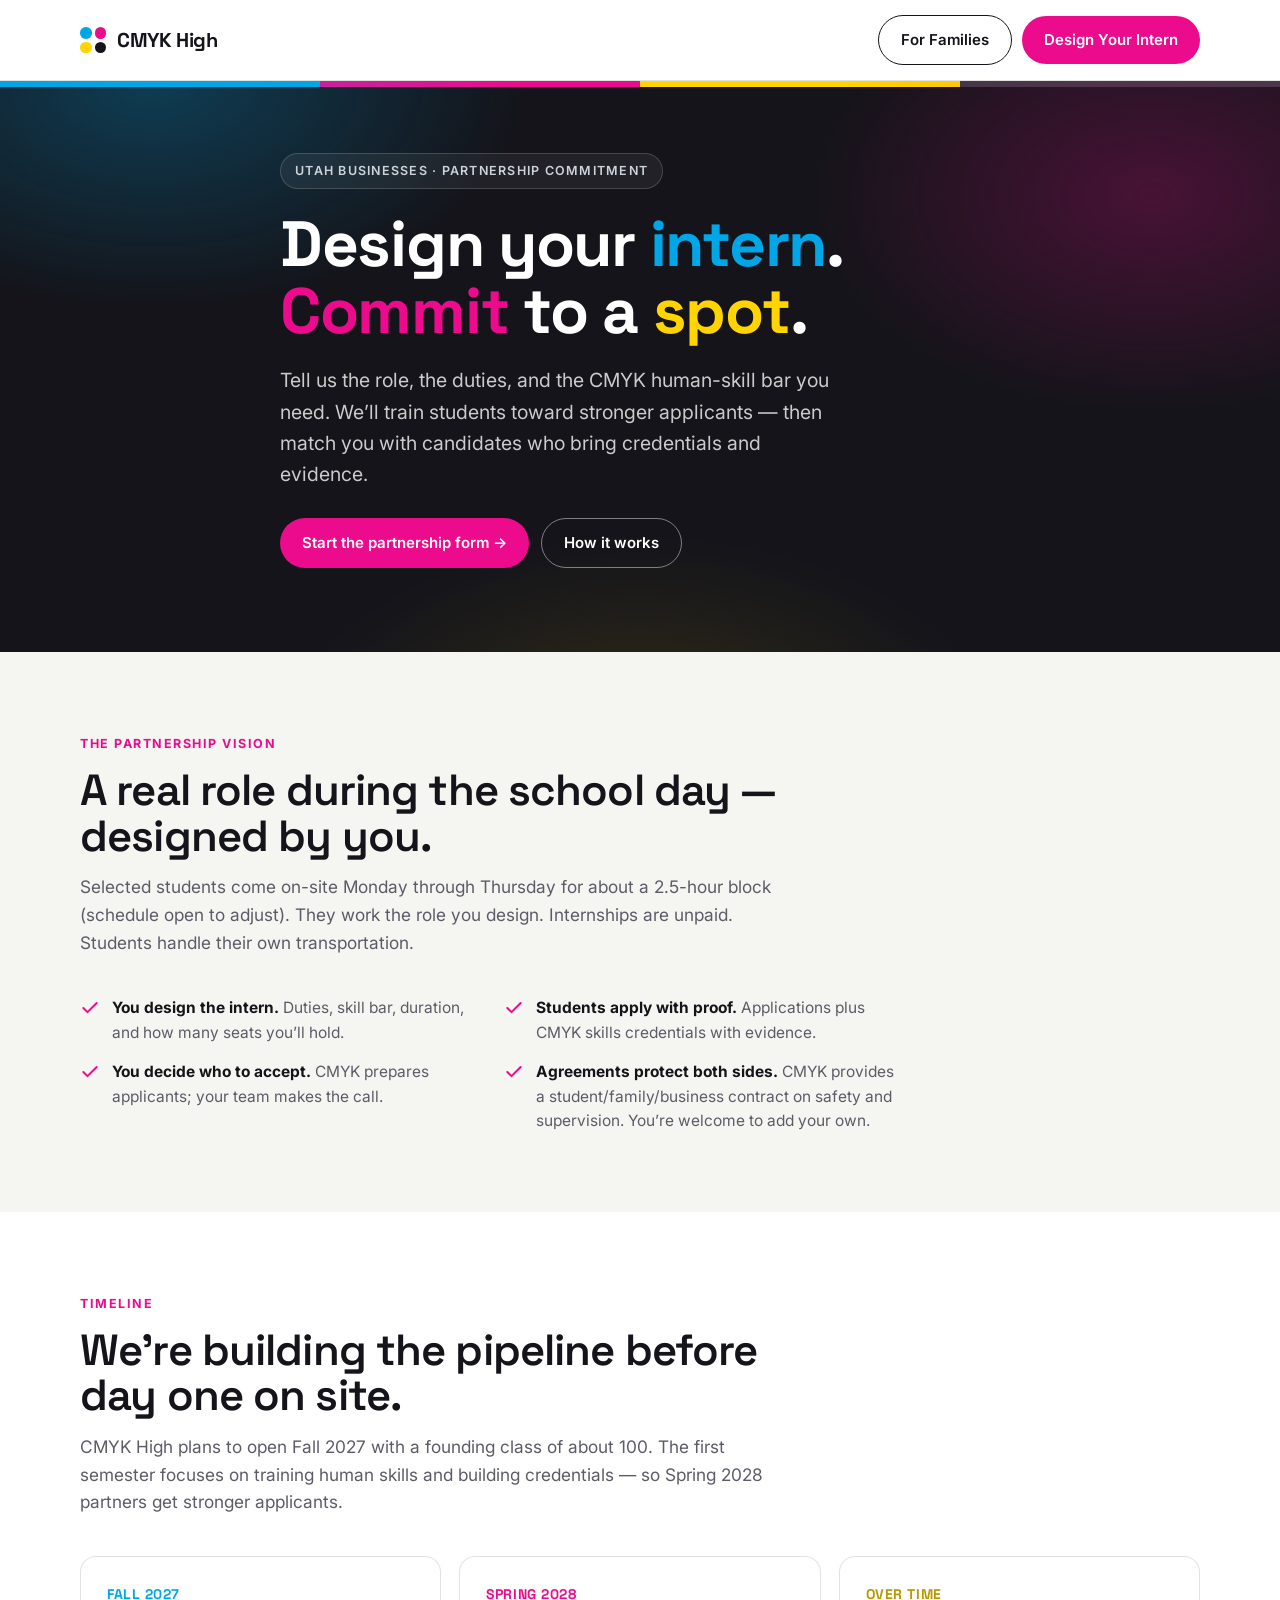
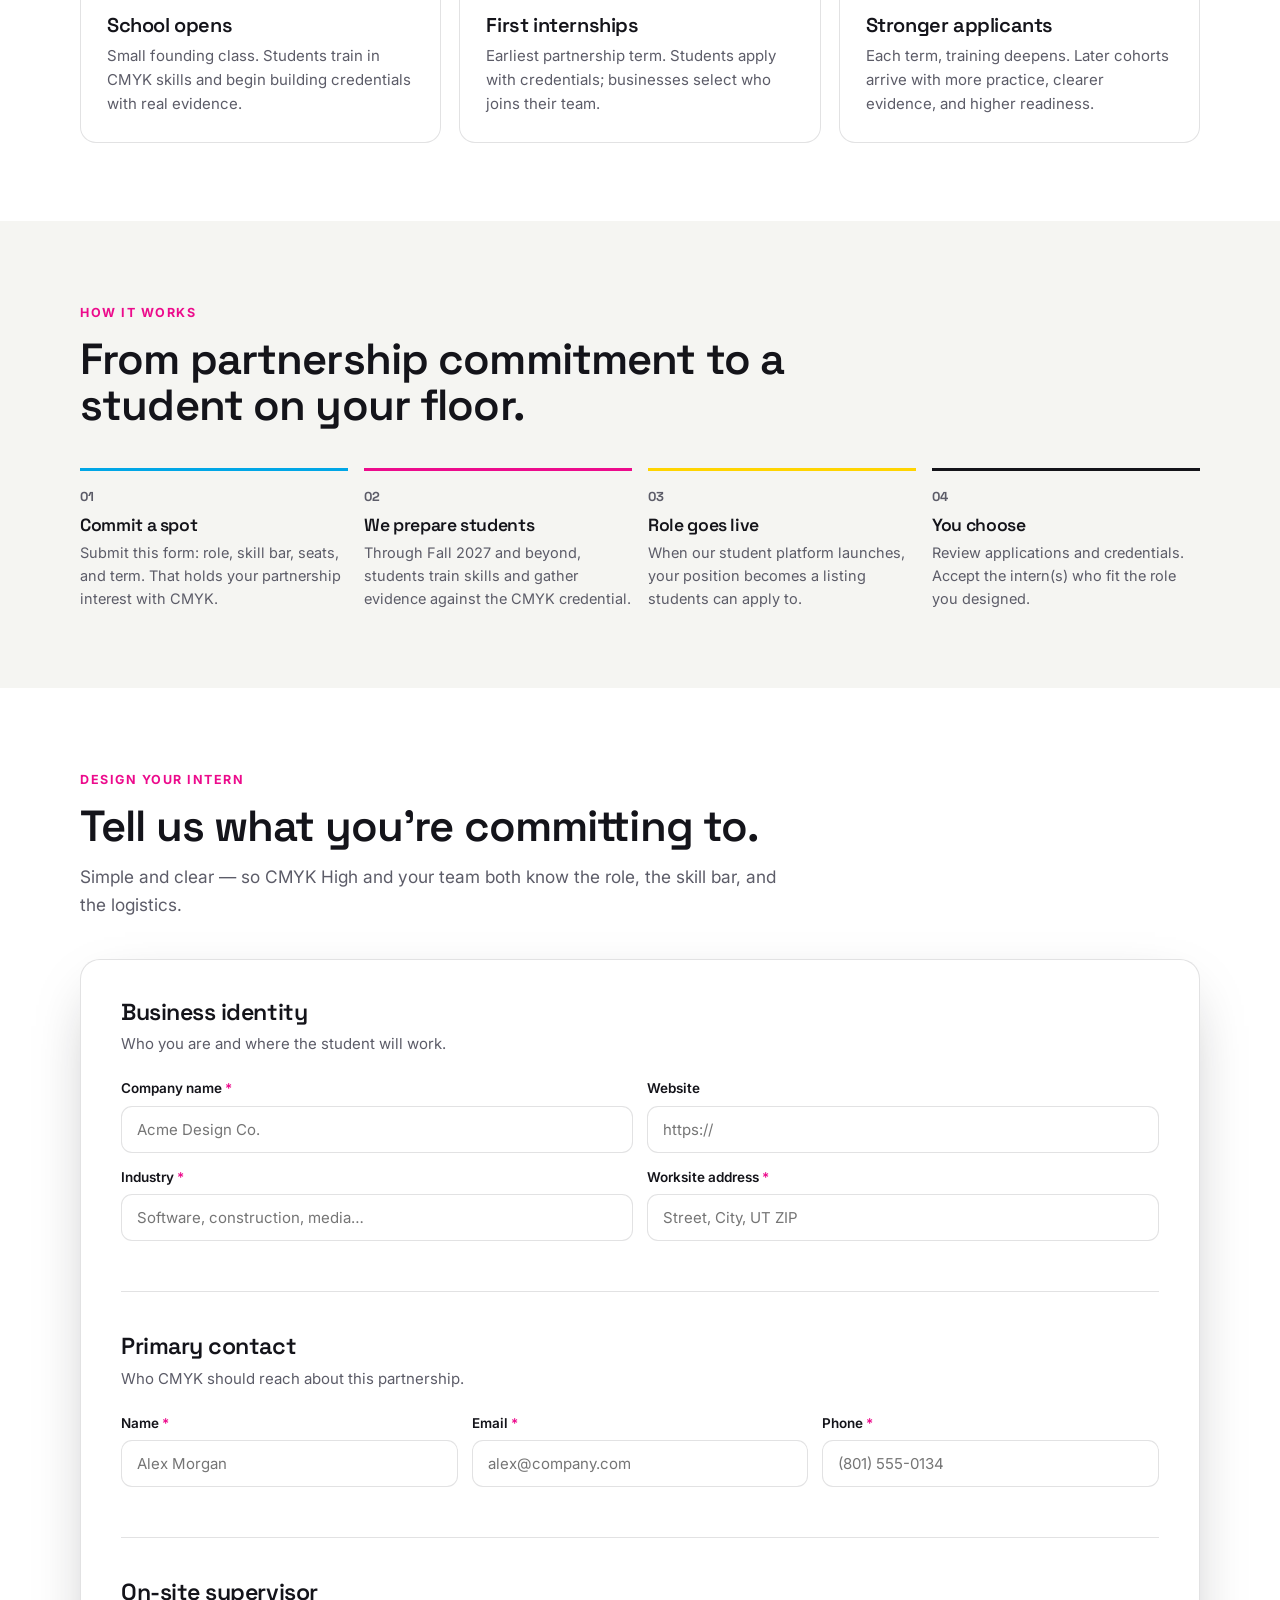
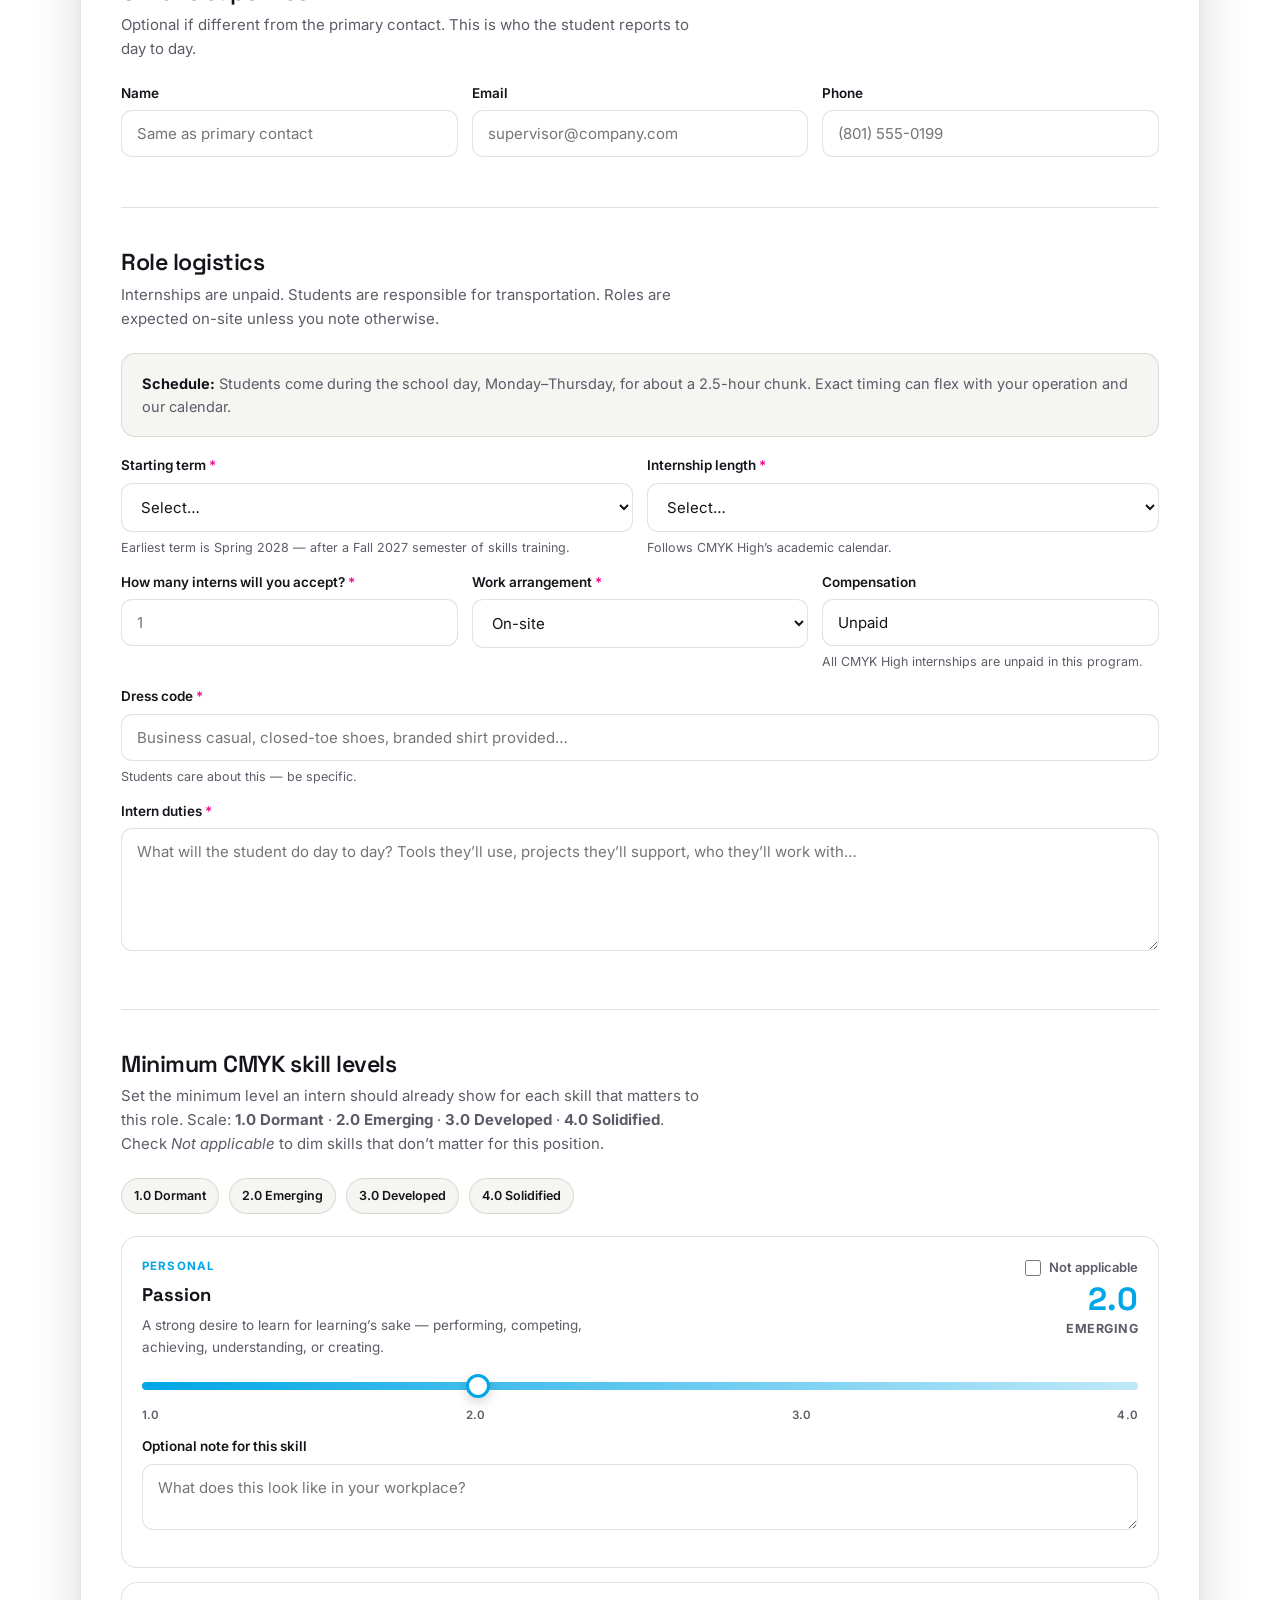
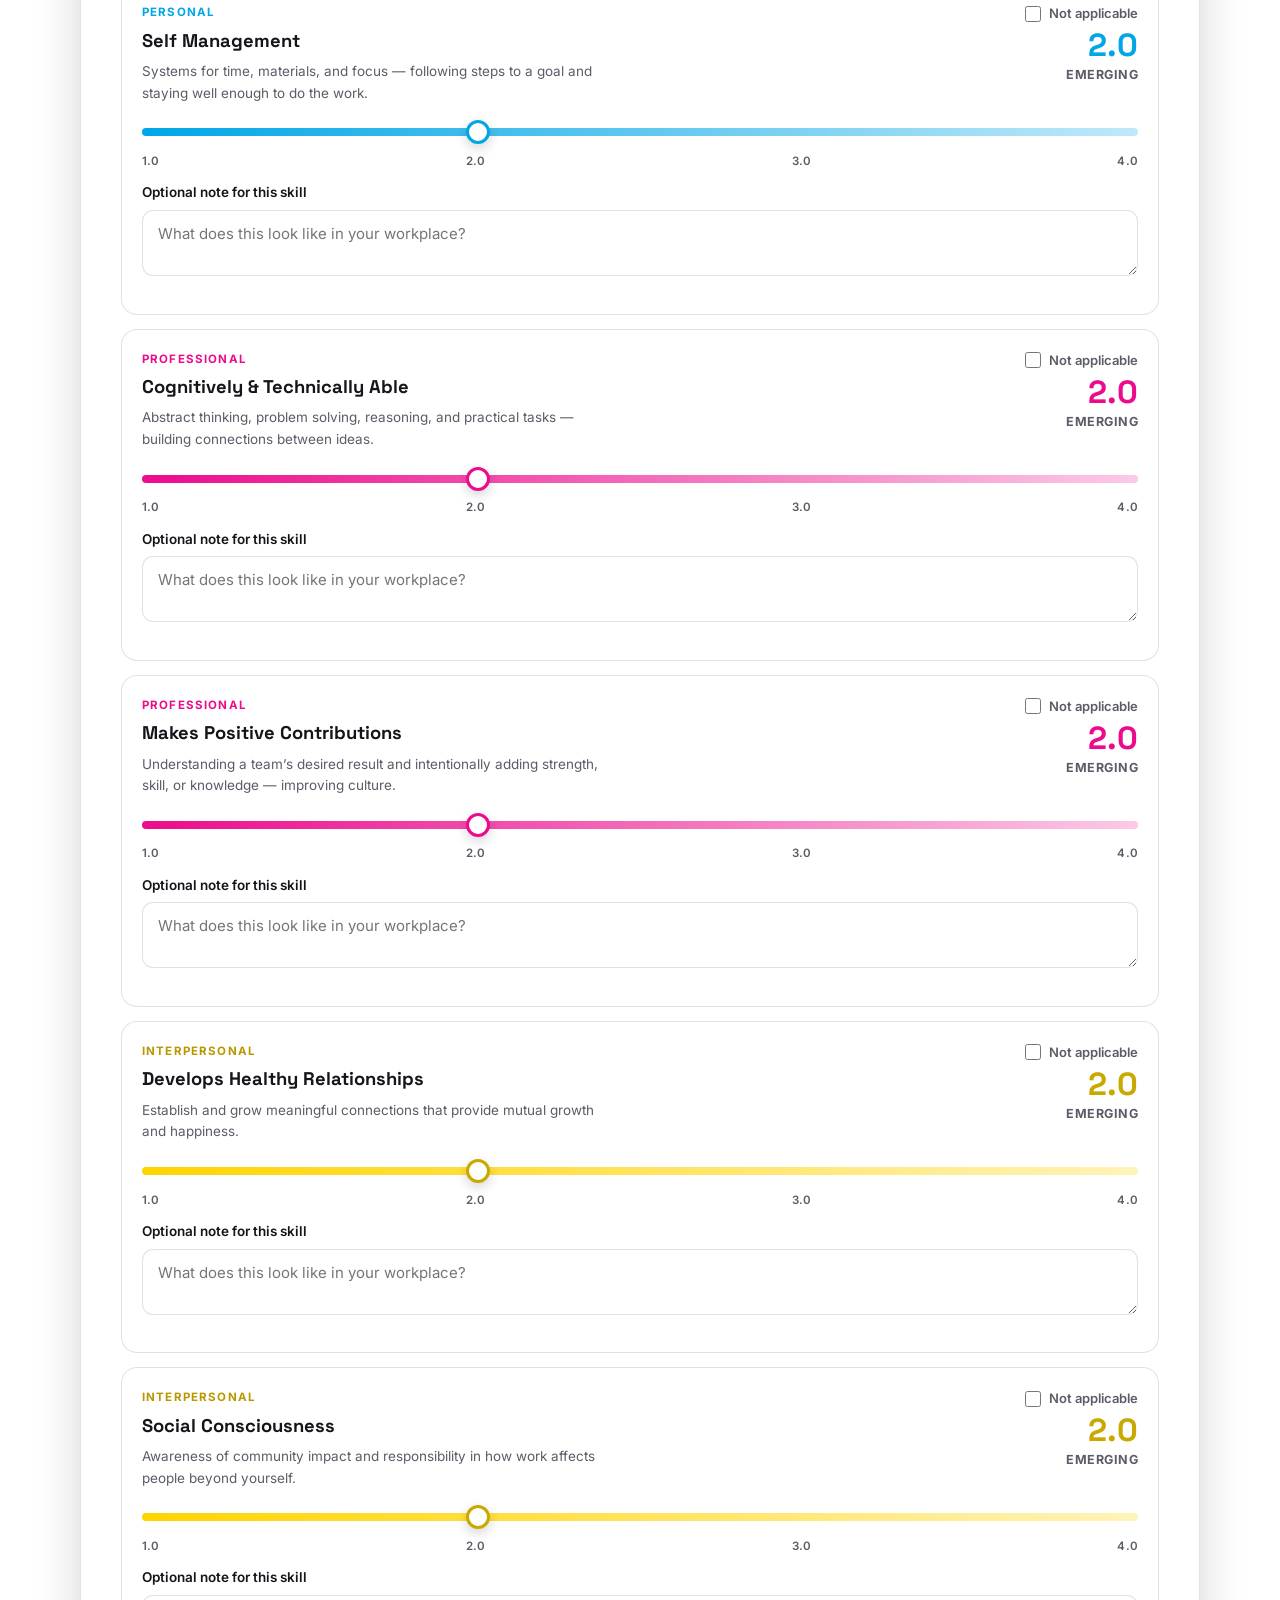
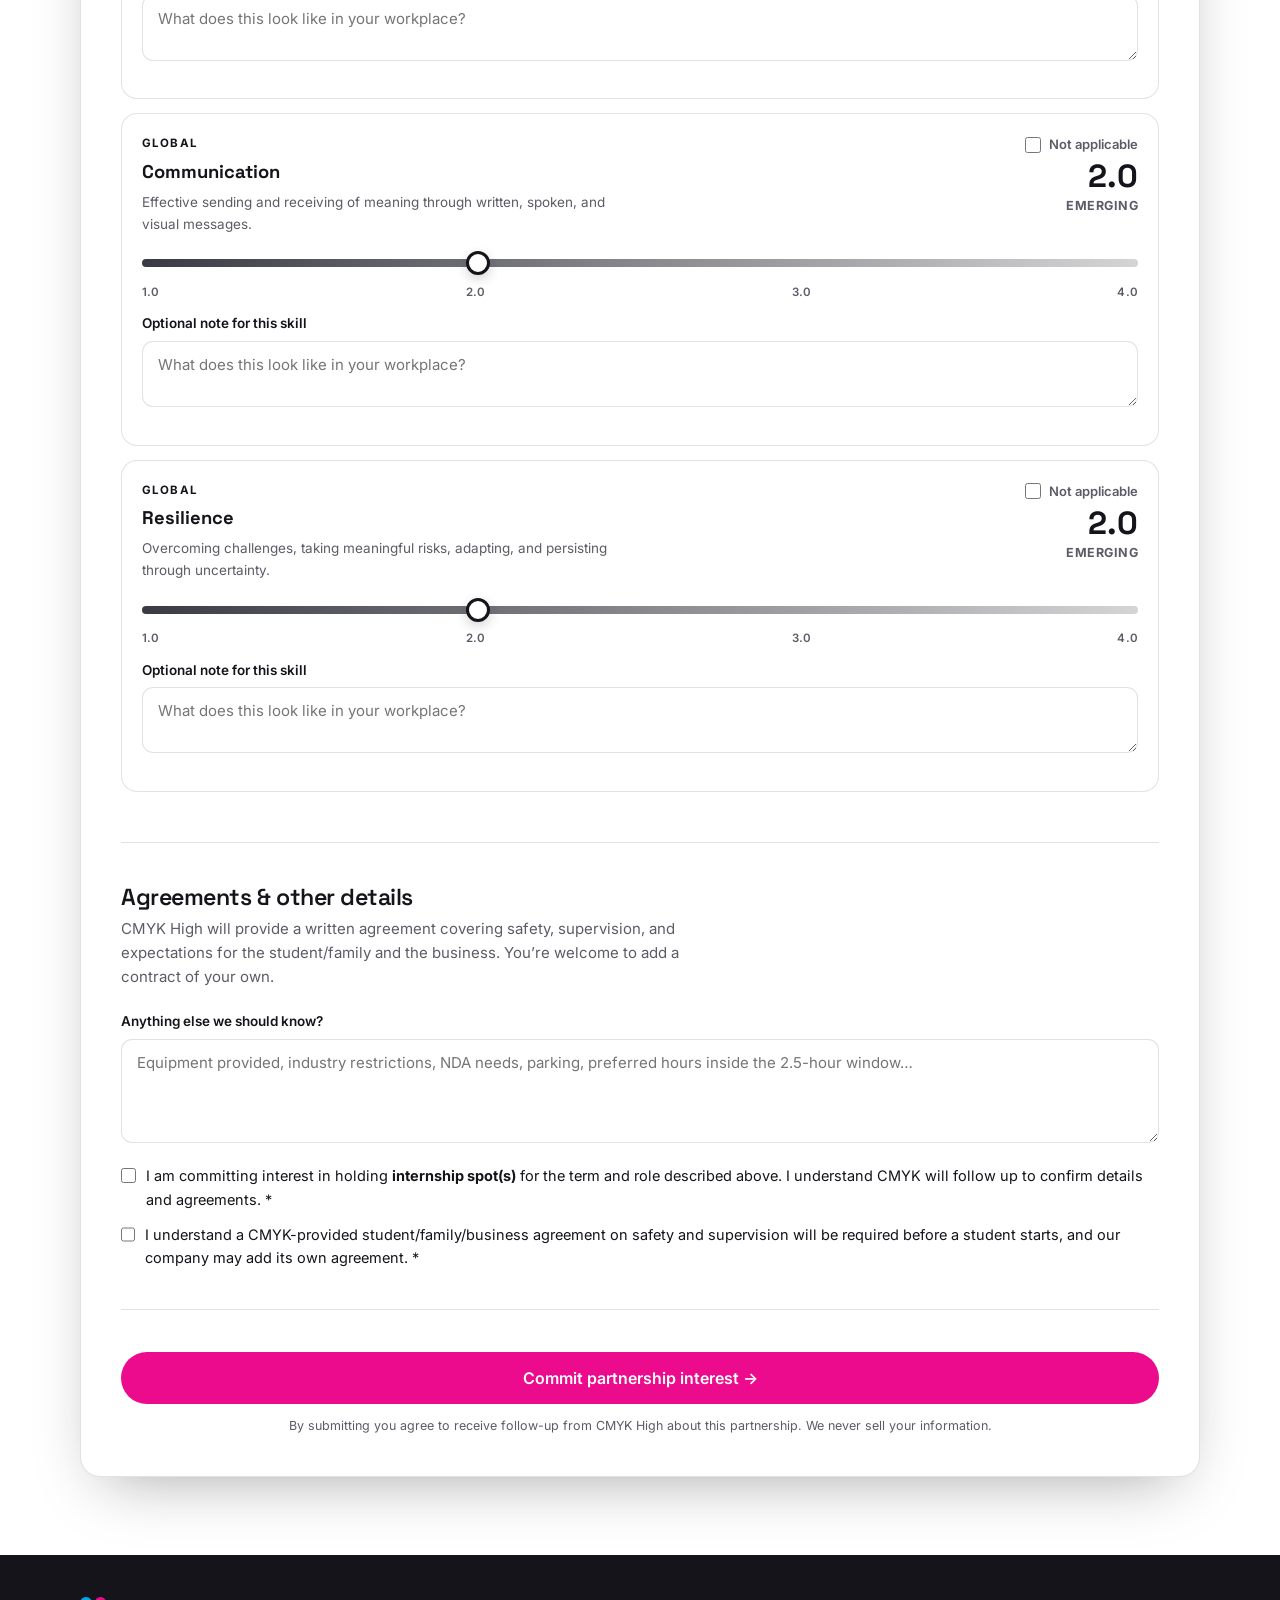
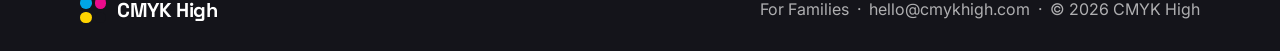
==== business.html @ a4247d94 "Add business partnership page with design-your-intern form Introduce Partner With Us next to the fam" ====
<!DOCTYPE html>
<html lang="en">
<head>
<meta charset="UTF-8" />
<meta name="viewport" content="width=device-width, initial-scale=1.0" />
<title>Partner With Us — Design Your Intern | CMYK High</title>
<link rel="icon" type="image/svg+xml" href="favicon.svg" />
<meta name="description" content="Utah businesses: design a high school intern role around CMYK human skills. Commit to a partnership spot starting Spring 2028." />
<link rel="preconnect" href="https://fonts.googleapis.com" />
<link rel="preconnect" href="https://fonts.gstatic.com" crossorigin />
<link href="https://fonts.googleapis.com/css2?family=Space+Grotesk:wght@400;500;600;700&family=Inter:wght@400;500;600;700&display=swap" rel="stylesheet" />
<style>
  :root {
    --cyan: #00A6E6;
    --magenta: #EC0B8C;
    --yellow: #FFD400;
    --key: #14141a;
    --ink: #14141a;
    --muted: #5c5c68;
    --paper: #ffffff;
    --paper-2: #f5f5f2;
    --line: rgba(20, 20, 26, 0.12);
    --shadow: 0 22px 60px -24px rgba(20, 20, 26, 0.4);
    --radius: 16px;
  }

  * { box-sizing: border-box; margin: 0; padding: 0; }
  html { scroll-behavior: smooth; }
  body {
    font-family: 'Inter', system-ui, -apple-system, sans-serif;
    color: var(--ink); background: var(--paper); line-height: 1.6;
    -webkit-font-smoothing: antialiased;
  }
  h1, h2, h3, .brand { font-family: 'Space Grotesk', system-ui, sans-serif; line-height: 1.05; font-weight: 600; letter-spacing: -0.02em; }
  a { color: inherit; text-decoration: none; }
  .wrap { width: min(1120px, 92vw); margin: 0 auto; }

  .mark { display: inline-grid; grid-template-columns: 1fr 1fr; gap: 3px; width: 26px; height: 26px; flex: none; }
  .mark span { border-radius: 50%; display: block; width: 100%; aspect-ratio: 1; }
  .mark .c { background: var(--cyan); }
  .mark .m { background: var(--magenta); }
  .mark .y { background: var(--yellow); }
  .mark .k { background: var(--key); }

  header.nav { position: sticky; top: 0; z-index: 50; background: rgba(255,255,255,.85); backdrop-filter: blur(12px); border-bottom: 1px solid var(--line); }
  .nav-inner { display: flex; align-items: center; justify-content: space-between; padding: 15px 0; gap: 16px; }
  .brand { display: flex; align-items: center; gap: 11px; font-size: 20px; font-weight: 700; }
  .nav-cta { display: flex; gap: 10px; align-items: center; flex-wrap: wrap; justify-content: flex-end; }
  .btn {
    display: inline-flex; align-items: center; justify-content: center; gap: 8px;
    background: var(--key); color: #fff; padding: 12px 22px; border-radius: 999px;
    font-weight: 600; font-size: 15px; border: none; cursor: pointer;
    transition: transform .15s ease, background .2s ease; font-family: 'Inter', sans-serif;
  }
  .btn:hover { transform: translateY(-1px); }
  .btn.magenta { background: var(--magenta); color: #fff; }
  .btn.ghost { background: transparent; color: var(--ink); border: 1.5px solid var(--ink); }
  .btn.ghost:hover { background: var(--ink); color: #fff; }
  .btn:disabled { opacity: .55; cursor: wait; transform: none; }

  .hero {
    position: relative; overflow: hidden; background: var(--key); color: #fff;
    padding: 72px 0 84px;
  }
  .hero .bars { position: absolute; top: 0; left: 0; right: 0; height: 6px; display: flex; }
  .hero .bars i { flex: 1; }
  .hero .bars .c { background: var(--cyan); } .hero .bars .m { background: var(--magenta); }
  .hero .bars .y { background: var(--yellow); } .hero .bars .k { background: #3a3a44; }
  .hero::after {
    content: ""; position: absolute; inset: 0; pointer-events: none;
    background:
      radial-gradient(620px 380px at 12% 0%, rgba(0,166,230,.28), transparent 60%),
      radial-gradient(560px 360px at 90% 20%, rgba(236,11,140,.24), transparent 62%),
      radial-gradient(640px 400px at 50% 120%, rgba(255,212,0,.14), transparent 58%);
  }
  .hero-inner { position: relative; z-index: 2; max-width: 720px; }
  .eyebrow {
    display: inline-flex; align-items: center; gap: 9px; font-size: 12.5px; font-weight: 600;
    letter-spacing: .1em; text-transform: uppercase; color: #cdd3da;
    background: rgba(255,255,255,.06); border: 1px solid rgba(255,255,255,.16);
    padding: 7px 14px; border-radius: 999px; margin-bottom: 22px;
  }
  .hero h1 { font-size: clamp(2.4rem, 5.5vw, 4rem); font-weight: 700; }
  .hero h1 .c { color: var(--cyan); } .hero h1 .m { color: var(--magenta); } .hero h1 .y { color: var(--yellow); }
  .hero p.lead { margin-top: 20px; font-size: clamp(1.05rem, 1.6vw, 1.22rem); color: rgba(255,255,255,.78); max-width: 46ch; }
  .hero-cta { margin-top: 28px; display: flex; gap: 12px; flex-wrap: wrap; }
  .hero-cta .btn.ghost { color: #fff; border-color: rgba(255,255,255,.45); }
  .hero-cta .btn.ghost:hover { background: #fff; color: var(--ink); }

  section { padding: 78px 0; }
  .band { background: var(--paper-2); }
  .sec-head { max-width: 720px; margin-bottom: 40px; }
  .sec-head .tag { font-size: 12.5px; font-weight: 700; letter-spacing: .12em; text-transform: uppercase; color: var(--magenta); }
  .sec-head h2 { font-size: clamp(1.9rem, 3.4vw, 2.8rem); margin-top: 12px; }
  .sec-head p { font-size: 1.08rem; color: var(--muted); margin-top: 14px; }

  .timeline {
    display: grid; grid-template-columns: repeat(3, 1fr); gap: 18px;
  }
  @media (max-width: 820px) { .timeline { grid-template-columns: 1fr; } }
  .timeline article {
    background: #fff; border: 1px solid var(--line); border-radius: var(--radius); padding: 26px;
    transition: transform .2s ease, box-shadow .2s ease;
  }
  .timeline article:hover { transform: translateY(-2px); box-shadow: var(--shadow); }
  .timeline .when {
    font-family: 'Space Grotesk', sans-serif; font-weight: 700; font-size: 14px;
    letter-spacing: .04em; text-transform: uppercase; margin-bottom: 10px;
  }
  .timeline .when.c { color: var(--cyan); }
  .timeline .when.m { color: var(--magenta); }
  .timeline .when.y { color: #b89700; }
  .timeline h3 { font-size: 1.25rem; margin-bottom: 8px; }
  .timeline p { color: var(--muted); font-size: 15px; }

  .flow {
    display: grid; grid-template-columns: repeat(4, 1fr); gap: 16px;
  }
  @media (max-width: 900px) { .flow { grid-template-columns: 1fr 1fr; } }
  @media (max-width: 520px) { .flow { grid-template-columns: 1fr; } }
  .flow .step {
    border-top: 3px solid var(--key); padding-top: 16px;
  }
  .flow .step:nth-child(1) { border-color: var(--cyan); }
  .flow .step:nth-child(2) { border-color: var(--magenta); }
  .flow .step:nth-child(3) { border-color: var(--yellow); }
  .flow .n { font-family: 'Space Grotesk', sans-serif; font-weight: 700; font-size: 13px; color: var(--muted); margin-bottom: 8px; }
  .flow h3 { font-size: 1.1rem; margin-bottom: 6px; }
  .flow p { font-size: 14.5px; color: var(--muted); }

  .facts {
    display: grid; grid-template-columns: repeat(2, 1fr); gap: 14px 28px;
    max-width: 820px;
  }
  @media (max-width: 640px) { .facts { grid-template-columns: 1fr; } }
  .facts li {
    list-style: none; display: flex; gap: 12px; align-items: flex-start;
    font-size: 15.5px; color: var(--muted);
  }
  .facts b { color: var(--ink); }
  .facts svg { flex: none; width: 20px; height: 20px; margin-top: 2px; color: var(--magenta); }

  .form-shell {
    background: #fff; border: 1px solid var(--line); border-radius: 20px;
    padding: clamp(24px, 4vw, 40px); box-shadow: var(--shadow);
  }
  .form-block { margin-bottom: 42px; padding-bottom: 36px; border-bottom: 1px solid var(--line); }
  .form-block:last-of-type { border-bottom: none; margin-bottom: 24px; padding-bottom: 0; }
  .form-block h3 { font-size: 1.45rem; margin-bottom: 8px; }
  .form-block > .hint { color: var(--muted); font-size: 15px; margin-bottom: 22px; max-width: 65ch; }

  .row2 { display: grid; grid-template-columns: 1fr 1fr; gap: 14px; }
  .row3 { display: grid; grid-template-columns: 1fr 1fr 1fr; gap: 14px; }
  @media (max-width: 720px) { .row2, .row3 { grid-template-columns: 1fr; } }

  .field { margin-bottom: 14px; }
  .field label { display: block; font-size: 13.5px; font-weight: 600; margin-bottom: 6px; }
  .field .req { color: var(--magenta); }
  .field input, .field select, .field textarea {
    width: 100%; padding: 13px 15px; border: 1.5px solid var(--line); border-radius: 11px;
    font-family: inherit; font-size: 15px; color: var(--ink); background: #fff;
    transition: border-color .2s, box-shadow .2s;
  }
  .field input:focus, .field select:focus, .field textarea:focus {
    outline: none; border-color: var(--magenta); box-shadow: 0 0 0 3px rgba(236,11,140,.14);
  }
  .field .note { margin-top: 6px; font-size: 12.5px; color: var(--muted); }
  .check-row {
    display: flex; gap: 10px; align-items: flex-start; margin: 12px 0 4px;
    font-size: 14.5px; color: var(--ink);
  }
  .check-row input { margin-top: 3px; width: 17px; height: 17px; accent-color: var(--magenta); }

  .scale-legend {
    display: flex; flex-wrap: wrap; gap: 10px; margin-bottom: 22px;
  }
  .scale-legend span {
    font-size: 12.5px; font-weight: 600; padding: 7px 12px; border-radius: 999px;
    border: 1px solid var(--line); background: var(--paper-2);
  }

  .skill {
    border: 1px solid var(--line); border-radius: 16px; padding: 20px 20px 16px;
    margin-bottom: 14px; background: #fff;
    transition: opacity .25s ease, background .25s ease, border-color .25s ease;
  }
  .skill.na { opacity: .42; background: var(--paper-2); }
  .skill.na .slider-wrap { pointer-events: none; }
  .skill-top { display: flex; justify-content: space-between; gap: 16px; align-items: flex-start; margin-bottom: 8px; }
  .skill-meta .family {
    font-size: 11.5px; font-weight: 700; letter-spacing: .1em; text-transform: uppercase; margin-bottom: 4px;
  }
  .skill-meta .family.c { color: var(--cyan); }
  .skill-meta .family.m { color: var(--magenta); }
  .skill-meta .family.y { color: #b89700; }
  .skill-meta .family.k { color: var(--key); }
  .skill-meta h4 { font-size: 1.15rem; font-family: 'Space Grotesk', sans-serif; }
  .skill-meta p { margin-top: 6px; font-size: 13.5px; color: var(--muted); max-width: 52ch; }
  .skill-value {
    text-align: right; min-width: 96px;
  }
  .skill-value .num {
    font-family: 'Space Grotesk', sans-serif; font-size: 2rem; font-weight: 700; line-height: 1;
    transition: color .2s;
  }
  .skill.c .skill-value .num { color: var(--cyan); }
  .skill.m .skill-value .num { color: var(--magenta); }
  .skill.y .skill-value .num { color: #c9a800; }
  .skill.k .skill-value .num { color: var(--key); }
  .skill-value .label {
    margin-top: 4px; font-size: 12.5px; font-weight: 700; letter-spacing: .04em; text-transform: uppercase; color: var(--muted);
  }
  .na-toggle {
    display: inline-flex; align-items: center; gap: 8px; font-size: 13px; font-weight: 600; color: var(--muted);
    cursor: pointer; user-select: none; white-space: nowrap;
  }
  .na-toggle input { width: 16px; height: 16px; accent-color: var(--key); }

  .slider-wrap { margin-top: 14px; }
  .slider-wrap input[type="range"] {
    -webkit-appearance: none; appearance: none; width: 100%; height: 8px; border-radius: 999px;
    background: linear-gradient(90deg, #d7d7dc, #d7d7dc);
    outline: none; cursor: pointer;
  }
  .skill.c .slider-wrap input[type="range"] {
    background: linear-gradient(90deg, var(--cyan), rgba(0,166,230,.25));
  }
  .skill.m .slider-wrap input[type="range"] {
    background: linear-gradient(90deg, var(--magenta), rgba(236,11,140,.22));
  }
  .skill.y .slider-wrap input[type="range"] {
    background: linear-gradient(90deg, var(--yellow), rgba(255,212,0,.28));
  }
  .skill.k .slider-wrap input[type="range"] {
    background: linear-gradient(90deg, #3a3a44, rgba(20,20,26,.18));
  }
  .slider-wrap input[type="range"]::-webkit-slider-thumb {
    -webkit-appearance: none; appearance: none; width: 24px; height: 24px; border-radius: 50%;
    background: #fff; border: 3px solid var(--ink); box-shadow: 0 4px 12px rgba(20,20,26,.18);
    transition: transform .15s ease;
  }
  .slider-wrap input[type="range"]::-moz-range-thumb {
    width: 24px; height: 24px; border-radius: 50%;
    background: #fff; border: 3px solid var(--ink); box-shadow: 0 4px 12px rgba(20,20,26,.18);
  }
  .skill.c .slider-wrap input[type="range"]::-webkit-slider-thumb { border-color: var(--cyan); }
  .skill.m .slider-wrap input[type="range"]::-webkit-slider-thumb { border-color: var(--magenta); }
  .skill.y .slider-wrap input[type="range"]::-webkit-slider-thumb { border-color: #c9a800; }
  .skill.k .slider-wrap input[type="range"]::-webkit-slider-thumb { border-color: var(--key); }
  .slider-wrap input[type="range"]:hover::-webkit-slider-thumb { transform: scale(1.08); }
  .ticks {
    display: flex; justify-content: space-between; margin-top: 8px;
    font-size: 11.5px; font-weight: 600; color: var(--muted); letter-spacing: .02em;
  }
  .skill-note { margin-top: 12px; }
  .skill-note textarea { min-height: 64px; resize: vertical; }

  .notice {
    background: var(--paper-2); border: 1px solid var(--line); border-radius: 14px;
    padding: 18px 20px; font-size: 14.5px; color: var(--muted); margin-bottom: 18px;
  }
  .notice strong { color: var(--ink); }

  .form-actions { display: flex; flex-direction: column; gap: 12px; align-items: stretch; }
  .form-actions .btn { width: 100%; padding: 16px; font-size: 16px; }
  .form-note { font-size: 12.5px; color: var(--muted); text-align: center; }

  .form-success { display: none; text-align: center; padding: 36px 12px; }
  .form-success .badge {
    width: 64px; height: 64px; border-radius: 50%; background: rgba(236,11,140,.12);
    color: var(--magenta); display: grid; place-items: center; margin: 0 auto 16px;
  }
  .form-success .badge svg { width: 30px; height: 30px; }
  .form-success h3 { font-size: 1.7rem; }
  .form-success p { color: var(--muted); margin-top: 10px; max-width: 46ch; margin-left: auto; margin-right: auto; }

  footer { background: var(--key); color: rgba(255,255,255,.66); padding: 42px 0 28px; }
  .foot-inner { display: flex; justify-content: space-between; gap: 20px; flex-wrap: wrap; align-items: center; }
  footer .brand { color: #fff; }
  footer a:hover { color: var(--cyan); }
</style>
</head>
<body>

<header class="nav">
  <div class="wrap nav-inner">
    <a href="index.html" class="brand">
      <span class="mark"><span class="c"></span><span class="m"></span><span class="y"></span><span class="k"></span></span>
      <span class="name">CMYK High</span>
    </a>
    <div class="nav-cta">
      <a href="index.html" class="btn ghost">For Families</a>
      <a href="#design" class="btn magenta">Design Your Intern</a>
    </div>
  </div>
</header>

<section class="hero">
  <div class="bars"><i class="c"></i><i class="m"></i><i class="y"></i><i class="k"></i></div>
  <div class="wrap hero-inner">
    <span class="eyebrow">Utah businesses · Partnership commitment</span>
    <h1>Design your <span class="c">intern</span>. <span class="m">Commit</span> to a <span class="y">spot</span>.</h1>
    <p class="lead">Tell us the role, the duties, and the CMYK human-skill bar you need. We’ll train students toward stronger applicants — then match you with candidates who bring credentials and evidence.</p>
    <div class="hero-cta">
      <a href="#design" class="btn magenta">Start the partnership form →</a>
      <a href="#how-it-works" class="btn ghost">How it works</a>
    </div>
  </div>
</section>

<section class="band" id="vision">
  <div class="wrap">
    <div class="sec-head">
      <span class="tag">The partnership vision</span>
      <h2>A real role during the school day — designed by you.</h2>
      <p>Selected students come on-site Monday through Thursday for about a 2.5-hour block (schedule open to adjust). They work the role you design. Internships are unpaid. Students handle their own transportation.</p>
    </div>
    <ul class="facts">
      <li>
        <svg viewBox="0 0 24 24" fill="none"><path d="M20 6L9 17l-5-5" stroke="currentColor" stroke-width="2.4" stroke-linecap="round" stroke-linejoin="round"/></svg>
        <span><b>You design the intern.</b> Duties, skill bar, duration, and how many seats you’ll hold.</span>
      </li>
      <li>
        <svg viewBox="0 0 24 24" fill="none"><path d="M20 6L9 17l-5-5" stroke="currentColor" stroke-width="2.4" stroke-linecap="round" stroke-linejoin="round"/></svg>
        <span><b>Students apply with proof.</b> Applications plus CMYK skills credentials with evidence.</span>
      </li>
      <li>
        <svg viewBox="0 0 24 24" fill="none"><path d="M20 6L9 17l-5-5" stroke="currentColor" stroke-width="2.4" stroke-linecap="round" stroke-linejoin="round"/></svg>
        <span><b>You decide who to accept.</b> CMYK prepares applicants; your team makes the call.</span>
      </li>
      <li>
        <svg viewBox="0 0 24 24" fill="none"><path d="M20 6L9 17l-5-5" stroke="currentColor" stroke-width="2.4" stroke-linecap="round" stroke-linejoin="round"/></svg>
        <span><b>Agreements protect both sides.</b> CMYK provides a student/family/business contract on safety and supervision. You’re welcome to add your own.</span>
      </li>
    </ul>
  </div>
</section>

<section id="timeline">
  <div class="wrap">
    <div class="sec-head">
      <span class="tag">Timeline</span>
      <h2>We’re building the pipeline before day one on site.</h2>
      <p>CMYK High plans to open Fall 2027 with a founding class of about 100. The first semester focuses on training human skills and building credentials — so Spring 2028 partners get stronger applicants.</p>
    </div>
    <div class="timeline">
      <article>
        <div class="when c">Fall 2027</div>
        <h3>School opens</h3>
        <p>Small founding class. Students train in CMYK skills and begin building credentials with real evidence.</p>
      </article>
      <article>
        <div class="when m">Spring 2028</div>
        <h3>First internships</h3>
        <p>Earliest partnership term. Students apply with credentials; businesses select who joins their team.</p>
      </article>
      <article>
        <div class="when y">Over time</div>
        <h3>Stronger applicants</h3>
        <p>Each term, training deepens. Later cohorts arrive with more practice, clearer evidence, and higher readiness.</p>
      </article>
    </div>
  </div>
</section>

<section class="band" id="how-it-works">
  <div class="wrap">
    <div class="sec-head">
      <span class="tag">How it works</span>
      <h2>From partnership commitment to a student on your floor.</h2>
    </div>
    <div class="flow">
      <div class="step">
        <div class="n">01</div>
        <h3>Commit a spot</h3>
        <p>Submit this form: role, skill bar, seats, and term. That holds your partnership interest with CMYK.</p>
      </div>
      <div class="step">
        <div class="n">02</div>
        <h3>We prepare students</h3>
        <p>Through Fall 2027 and beyond, students train skills and gather evidence against the CMYK credential.</p>
      </div>
      <div class="step">
        <div class="n">03</div>
        <h3>Role goes live</h3>
        <p>When our student platform launches, your position becomes a listing students can apply to.</p>
      </div>
      <div class="step">
        <div class="n">04</div>
        <h3>You choose</h3>
        <p>Review applications and credentials. Accept the intern(s) who fit the role you designed.</p>
      </div>
    </div>
  </div>
</section>

<section id="design">
  <div class="wrap">
    <div class="sec-head">
      <span class="tag">Design your intern</span>
      <h2>Tell us what you’re committing to.</h2>
      <p>Simple and clear — so CMYK High and your team both know the role, the skill bar, and the logistics.</p>
    </div>

    <div class="form-shell">
      <form id="partnerForm" novalidate>
        <div class="form-block">
          <h3>Business identity</h3>
          <p class="hint">Who you are and where the student will work.</p>
          <div class="row2">
            <div class="field">
              <label for="companyName">Company name <span class="req">*</span></label>
              <input id="companyName" name="companyName" required placeholder="Acme Design Co." />
            </div>
            <div class="field">
              <label for="website">Website</label>
              <input id="website" name="website" type="url" placeholder="https://" />
            </div>
          </div>
          <div class="row2">
            <div class="field">
              <label for="industry">Industry <span class="req">*</span></label>
              <input id="industry" name="industry" required placeholder="Software, construction, media…" />
            </div>
            <div class="field">
              <label for="worksite">Worksite address <span class="req">*</span></label>
              <input id="worksite" name="worksite" required placeholder="Street, City, UT ZIP" />
            </div>
          </div>
        </div>

        <div class="form-block">
          <h3>Primary contact</h3>
          <p class="hint">Who CMYK should reach about this partnership.</p>
          <div class="row3">
            <div class="field">
              <label for="contactName">Name <span class="req">*</span></label>
              <input id="contactName" name="contactName" required placeholder="Alex Morgan" />
            </div>
            <div class="field">
              <label for="contactEmail">Email <span class="req">*</span></label>
              <input id="contactEmail" name="contactEmail" type="email" required placeholder="alex@company.com" />
            </div>
            <div class="field">
              <label for="contactPhone">Phone <span class="req">*</span></label>
              <input id="contactPhone" name="contactPhone" type="tel" required placeholder="(801) 555-0134" />
            </div>
          </div>
        </div>

        <div class="form-block">
          <h3>On-site supervisor</h3>
          <p class="hint">Optional if different from the primary contact. This is who the student reports to day to day.</p>
          <div class="row3">
            <div class="field">
              <label for="supervisorName">Name</label>
              <input id="supervisorName" name="supervisorName" placeholder="Same as primary contact" />
            </div>
            <div class="field">
              <label for="supervisorEmail">Email</label>
              <input id="supervisorEmail" name="supervisorEmail" type="email" placeholder="supervisor@company.com" />
            </div>
            <div class="field">
              <label for="supervisorPhone">Phone</label>
              <input id="supervisorPhone" name="supervisorPhone" type="tel" placeholder="(801) 555-0199" />
            </div>
          </div>
        </div>

        <div class="form-block">
          <h3>Role logistics</h3>
          <p class="hint">Internships are unpaid. Students are responsible for transportation. Roles are expected on-site unless you note otherwise.</p>
          <div class="notice">
            <strong>Schedule:</strong> Students come during the school day, Monday–Thursday, for about a 2.5-hour chunk. Exact timing can flex with your operation and our calendar.
          </div>
          <div class="row2">
            <div class="field">
              <label for="startTerm">Starting term <span class="req">*</span></label>
              <select id="startTerm" name="startTerm" required>
                <option value="" disabled selected>Select…</option>
                <option>Spring 2028</option>
                <option>Fall 2028</option>
                <option>Spring 2029</option>
                <option>Fall 2029</option>
                <option>Spring 2030</option>
                <option>Fall 2030</option>
                <option>Spring 2031</option>
                <option>Fall 2031</option>
              </select>
              <p class="note">Earliest term is Spring 2028 — after a Fall 2027 semester of skills training.</p>
            </div>
            <div class="field">
              <label for="duration">Internship length <span class="req">*</span></label>
              <select id="duration" name="duration" required>
                <option value="" disabled selected>Select…</option>
                <option value="Quarter (9 weeks)">Quarter (9 weeks)</option>
                <option value="Semester (18 weeks)">Semester (18 weeks)</option>
              </select>
              <p class="note">Follows CMYK High’s academic calendar.</p>
            </div>
          </div>
          <div class="row3">
            <div class="field">
              <label for="internCount">How many interns will you accept? <span class="req">*</span></label>
              <input id="internCount" name="internCount" type="number" min="1" max="50" step="1" required placeholder="1" />
            </div>
            <div class="field">
              <label for="locationType">Work arrangement <span class="req">*</span></label>
              <select id="locationType" name="locationType" required>
                <option value="On-site" selected>On-site</option>
                <option value="Mostly on-site / hybrid">Mostly on-site / hybrid</option>
                <option value="Remote (exception)">Remote (exception)</option>
              </select>
            </div>
            <div class="field">
              <label for="compensation">Compensation</label>
              <input id="compensation" name="compensation" value="Unpaid" readonly />
              <p class="note">All CMYK High internships are unpaid in this program.</p>
            </div>
          </div>
          <div class="field">
            <label for="dressCode">Dress code <span class="req">*</span></label>
            <input id="dressCode" name="dressCode" required placeholder="Business casual, closed-toe shoes, branded shirt provided…" />
            <p class="note">Students care about this — be specific.</p>
          </div>
          <div class="field">
            <label for="duties">Intern duties <span class="req">*</span></label>
            <textarea id="duties" name="duties" rows="5" required placeholder="What will the student do day to day? Tools they’ll use, projects they’ll support, who they’ll work with…"></textarea>
          </div>
        </div>

        <div class="form-block">
          <h3>Minimum CMYK skill levels</h3>
          <p class="hint">Set the minimum level an intern should already show for each skill that matters to this role. Scale: <strong>1.0 Dormant</strong> · <strong>2.0 Emerging</strong> · <strong>3.0 Developed</strong> · <strong>4.0 Solidified</strong>. Check <em>Not applicable</em> to dim skills that don’t matter for this position.</p>
          <div class="scale-legend">
            <span>1.0 Dormant</span>
            <span>2.0 Emerging</span>
            <span>3.0 Developed</span>
            <span>4.0 Solidified</span>
          </div>
          <div id="skillsRoot"></div>
        </div>

        <div class="form-block">
          <h3>Agreements &amp; other details</h3>
          <p class="hint">CMYK High will provide a written agreement covering safety, supervision, and expectations for the student/family and the business. You’re welcome to add a contract of your own.</p>
          <div class="field">
            <label for="otherInfo">Anything else we should know?</label>
            <textarea id="otherInfo" name="otherInfo" rows="4" placeholder="Equipment provided, industry restrictions, NDA needs, parking, preferred hours inside the 2.5-hour window…"></textarea>
          </div>
          <label class="check-row">
            <input type="checkbox" id="commitSpot" name="commitSpot" required />
            <span>I am committing interest in holding <strong>internship spot(s)</strong> for the term and role described above. I understand CMYK will follow up to confirm details and agreements. <span class="req">*</span></span>
          </label>
          <label class="check-row">
            <input type="checkbox" id="agreeContract" name="agreeContract" required />
            <span>I understand a CMYK-provided student/family/business agreement on safety and supervision will be required before a student starts, and our company may add its own agreement. <span class="req">*</span></span>
          </label>
        </div>

        <div class="form-actions">
          <button type="submit" class="btn magenta" id="submitBtn">Commit partnership interest →</button>
          <p class="form-note">By submitting you agree to receive follow-up from CMYK High about this partnership. We never sell your information.</p>
        </div>
      </form>

      <div class="form-success" id="formSuccess">
        <div class="badge">
          <svg viewBox="0 0 24 24" fill="none"><path d="M20 6L9 17l-5-5" stroke="currentColor" stroke-width="2.6" stroke-linecap="round" stroke-linejoin="round"/></svg>
        </div>
        <h3>Partnership interest received.</h3>
        <p>Thanks — we’ve logged your role design and spot commitment. CMYK High will follow up to confirm details, agreements, and next steps toward a Spring 2028+ placement.</p>
        <p style="margin-top:18px;"><a href="index.html" class="btn ghost">Back to CMYK High</a></p>
      </div>
    </div>
  </div>
</section>

<footer>
  <div class="wrap foot-inner">
    <a href="index.html" class="brand">
      <span class="mark"><span class="c"></span><span class="m"></span><span class="y"></span><span class="k"></span></span>
      <span class="name">CMYK High</span>
    </a>
    <div>
      <a href="index.html">For Families</a>
      &nbsp;·&nbsp;
      <a href="mailto:hello@cmykhigh.com">hello@cmykhigh.com</a>
      &nbsp;·&nbsp;
      <span>© 2026 CMYK High</span>
    </div>
  </div>
</footer>

<script>
(function () {
  var LEVELS = {
    1: 'Dormant',
    2: 'Emerging',
    3: 'Developed',
    4: 'Solidified'
  };

  var SKILLS = [
    {
      id: 'passion',
      family: 'Personal',
      color: 'c',
      name: 'Passion',
      definition: 'A strong desire to learn for learning’s sake — performing, competing, achieving, understanding, or creating.'
    },
    {
      id: 'selfManagement',
      family: 'Personal',
      color: 'c',
      name: 'Self Management',
      definition: 'Systems for time, materials, and focus — following steps to a goal and staying well enough to do the work.'
    },
    {
      id: 'cognitivelyTechnicallyAble',
      family: 'Professional',
      color: 'm',
      name: 'Cognitively & Technically Able',
      definition: 'Abstract thinking, problem solving, reasoning, and practical tasks — building connections between ideas.'
    },
    {
      id: 'makesPositiveContributions',
      family: 'Professional',
      color: 'm',
      name: 'Makes Positive Contributions',
      definition: 'Understanding a team’s desired result and intentionally adding strength, skill, or knowledge — improving culture.'
    },
    {
      id: 'developsHealthyRelationships',
      family: 'Interpersonal',
      color: 'y',
      name: 'Develops Healthy Relationships',
      definition: 'Establish and grow meaningful connections that provide mutual growth and happiness.'
    },
    {
      id: 'socialConsciousness',
      family: 'Interpersonal',
      color: 'y',
      name: 'Social Consciousness',
      definition: 'Awareness of community impact and responsibility in how work affects people beyond yourself.'
    },
    {
      id: 'communication',
      family: 'Global',
      color: 'k',
      name: 'Communication',
      definition: 'Effective sending and receiving of meaning through written, spoken, and visual messages.'
    },
    {
      id: 'resilience',
      family: 'Global',
      color: 'k',
      name: 'Resilience',
      definition: 'Overcoming challenges, taking meaningful risks, adapting, and persisting through uncertainty.'
    }
  ];

  function levelLabel(value) {
    var n = Math.round(Number(value));
    if (n < 1) n = 1;
    if (n > 4) n = 4;
    return LEVELS[n] || '';
  }

  function renderSkills() {
    var root = document.getElementById('skillsRoot');
    root.innerHTML = SKILLS.map(function (skill) {
      return (
        '<div class="skill ' + skill.color + '" data-skill="' + skill.id + '">' +
          '<div class="skill-top">' +
            '<div class="skill-meta">' +
              '<div class="family ' + skill.color + '">' + skill.family + '</div>' +
              '<h4>' + skill.name + '</h4>' +
              '<p>' + skill.definition + '</p>' +
            '</div>' +
            '<div>' +
              '<label class="na-toggle"><input type="checkbox" data-na="' + skill.id + '" /> Not applicable</label>' +
              '<div class="skill-value" data-value-wrap="' + skill.id + '">' +
                '<div class="num" data-num="' + skill.id + '">2.0</div>' +
                '<div class="label" data-label="' + skill.id + '">Emerging</div>' +
              '</div>' +
            '</div>' +
          '</div>' +
          '<div class="slider-wrap">' +
            '<input type="range" min="1" max="4" step="0.1" value="2.0" data-slider="' + skill.id + '" aria-label="' + skill.name + ' minimum level" />' +
            '<div class="ticks"><span>1.0</span><span>2.0</span><span>3.0</span><span>4.0</span></div>' +
          '</div>' +
          '<div class="field skill-note">' +
            '<label for="note-' + skill.id + '">Optional note for this skill</label>' +
            '<textarea id="note-' + skill.id + '" data-note="' + skill.id + '" rows="2" placeholder="What does this look like in your workplace?"></textarea>' +
          '</div>' +
        '</div>'
      );
    }).join('');

    root.querySelectorAll('[data-slider]').forEach(function (slider) {
      var id = slider.getAttribute('data-slider');
      var numEl = root.querySelector('[data-num="' + id + '"]');
      var labelEl = root.querySelector('[data-label="' + id + '"]');
      function sync() {
        var v = Number(slider.value).toFixed(1);
        numEl.textContent = v;
        labelEl.textContent = levelLabel(v);
      }
      slider.addEventListener('input', sync);
      sync();
    });

    root.querySelectorAll('[data-na]').forEach(function (box) {
      box.addEventListener('change', function () {
        var id = box.getAttribute('data-na');
        var card = root.querySelector('[data-skill="' + id + '"]');
        var slider = root.querySelector('[data-slider="' + id + '"]');
        card.classList.toggle('na', box.checked);
        slider.disabled = box.checked;
      });
    });
  }

  function collectSkills() {
    return SKILLS.map(function (skill) {
      var na = document.querySelector('[data-na="' + skill.id + '"]').checked;
      var slider = document.querySelector('[data-slider="' + skill.id + '"]');
      var note = document.querySelector('[data-note="' + skill.id + '"]').value.trim();
      return {
        id: skill.id,
        name: skill.name,
        family: skill.family,
        applicable: !na,
        minimumLevel: na ? null : Number(Number(slider.value).toFixed(1)),
        minimumLabel: na ? 'Not applicable' : levelLabel(slider.value),
        note: note
      };
    });
  }

  renderSkills();

  var form = document.getElementById('partnerForm');
  var success = document.getElementById('formSuccess');
  var submitBtn = document.getElementById('submitBtn');
  var STORAGE_KEY = 'cmyk_business_partners';

  // Google Apps Script Web App endpoint (writes to the business-partners sheet + notification emails).
  // Deploy scripts/business-partner.gs, then paste the /exec URL here.
  var ENDPOINT = '';

  form.addEventListener('submit', function (e) {
    e.preventDefault();
    if (!form.checkValidity()) { form.reportValidity(); return; }

    var applicableSkills = collectSkills().filter(function (s) { return s.applicable; });
    if (applicableSkills.length === 0) {
      alert('Please set a minimum level for at least one CMYK skill (or leave it applicable). A role needs at least one relevant skill.');
      return;
    }

    var entry = {
      type: 'business_partner',
      companyName: form.companyName.value.trim(),
      website: form.website.value.trim(),
      industry: form.industry.value.trim(),
      worksite: form.worksite.value.trim(),
      contactName: form.contactName.value.trim(),
      contactEmail: form.contactEmail.value.trim(),
      contactPhone: form.contactPhone.value.trim(),
      supervisorName: form.supervisorName.value.trim(),
      supervisorEmail: form.supervisorEmail.value.trim(),
      supervisorPhone: form.supervisorPhone.value.trim(),
      startTerm: form.startTerm.value,
      duration: form.duration.value,
      internCount: Number(form.internCount.value),
      locationType: form.locationType.value,
      compensation: 'Unpaid',
      dressCode: form.dressCode.value.trim(),
      duties: form.duties.value.trim(),
      otherInfo: form.otherInfo.value.trim(),
      skills: collectSkills(),
      commitSpot: !!form.commitSpot.checked,
      agreeContract: !!form.agreeContract.checked,
      submittedAt: new Date().toISOString()
    };

    try {
      var existing = JSON.parse(localStorage.getItem(STORAGE_KEY) || '[]');
      existing.push(entry);
      localStorage.setItem(STORAGE_KEY, JSON.stringify(existing));
    } catch (err) {}

    function showSuccess() {
      form.style.display = 'none';
      success.style.display = 'block';
      success.scrollIntoView({ behavior: 'smooth', block: 'center' });
    }

    submitBtn.disabled = true;
    submitBtn.textContent = 'Submitting…';

    if (ENDPOINT) {
      fetch(ENDPOINT, {
        method: 'POST',
        body: JSON.stringify(entry)
      }).then(showSuccess).catch(showSuccess);
    } else {
      showSuccess();
    }
  });
})();
</script>
</body>
</html>
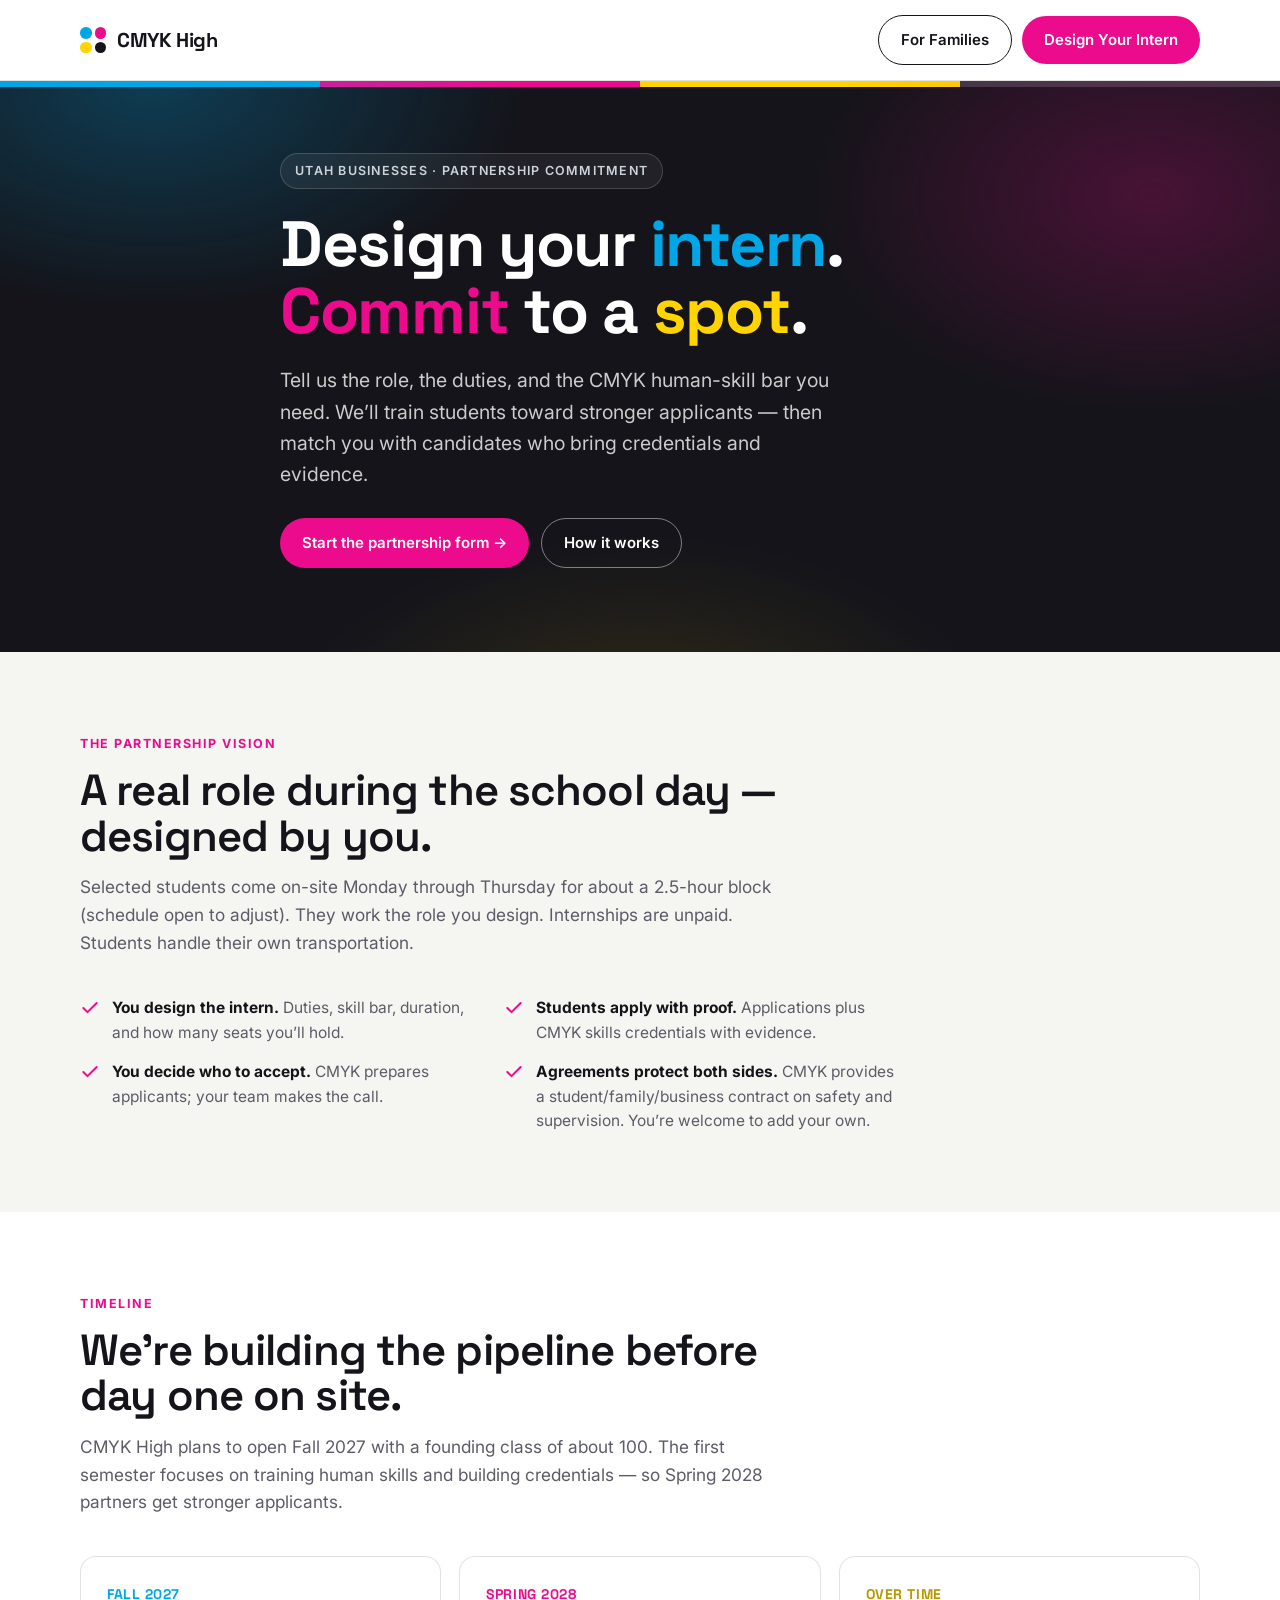
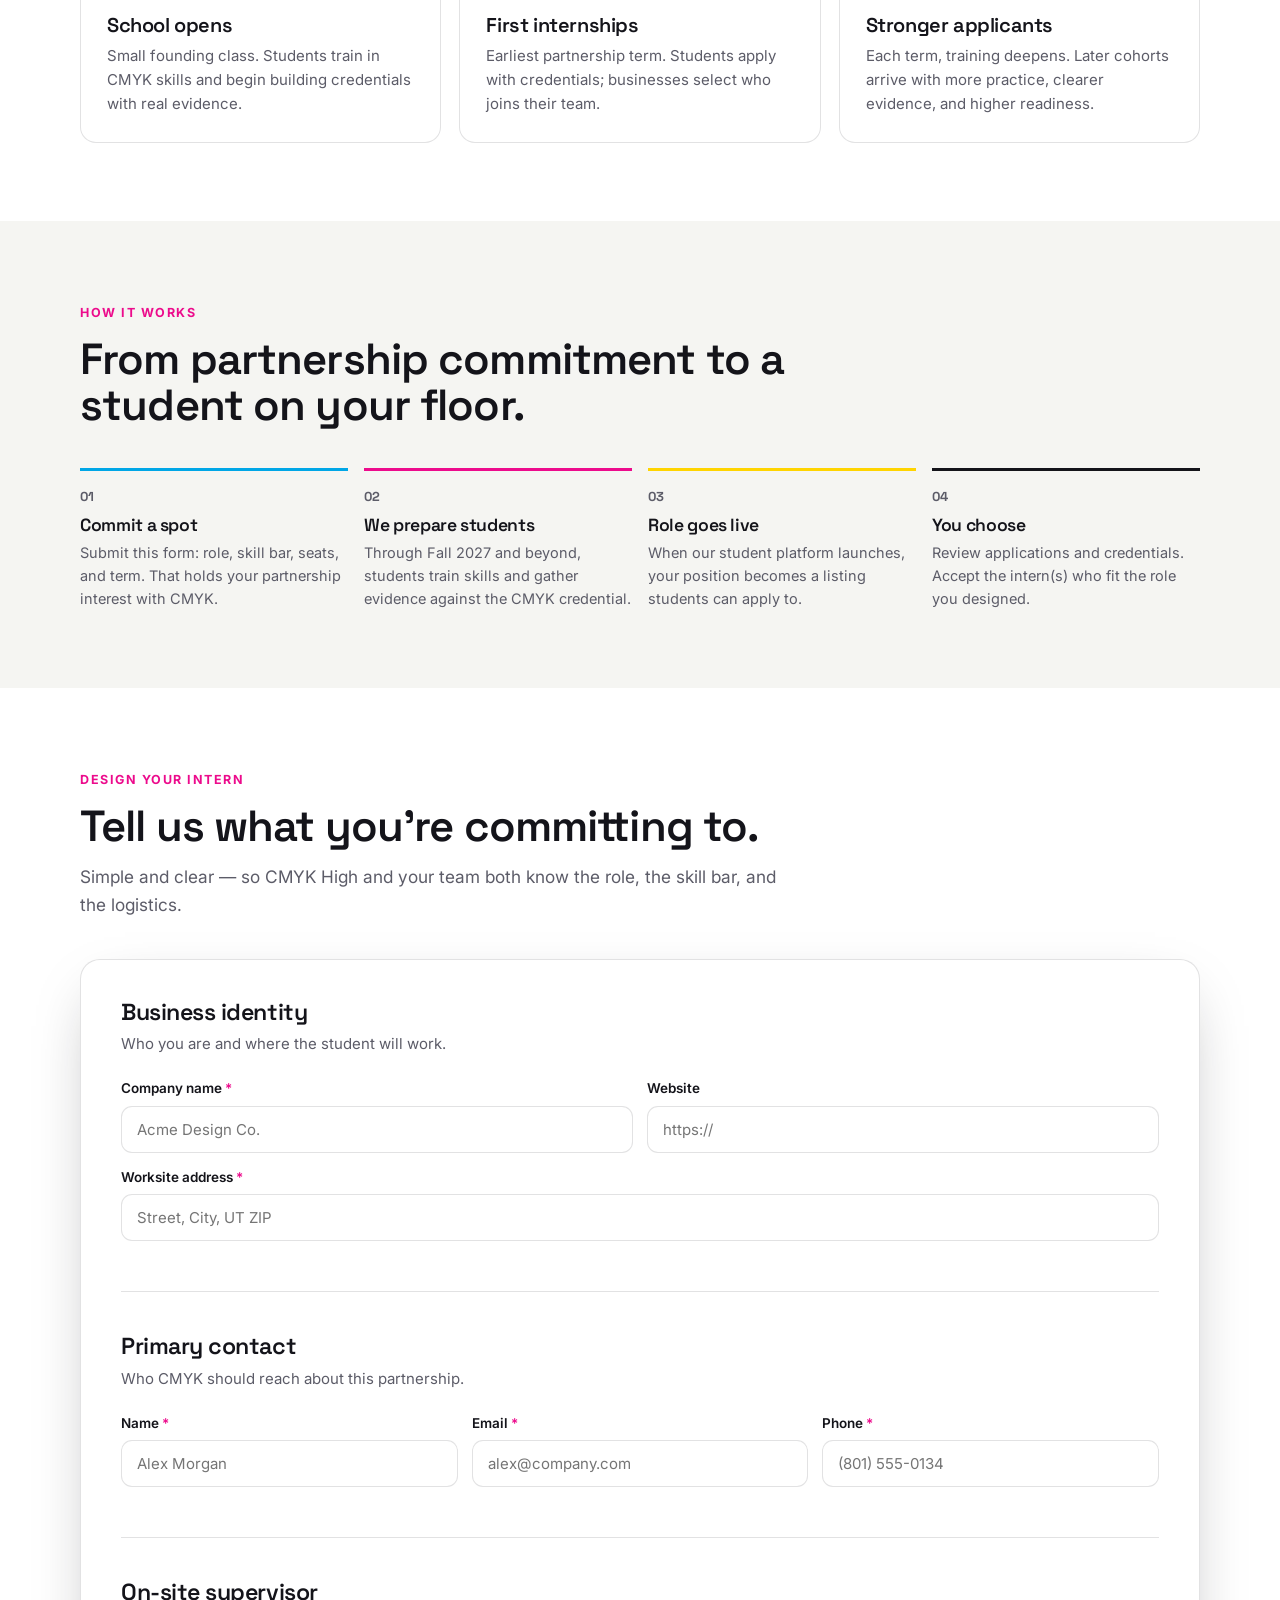
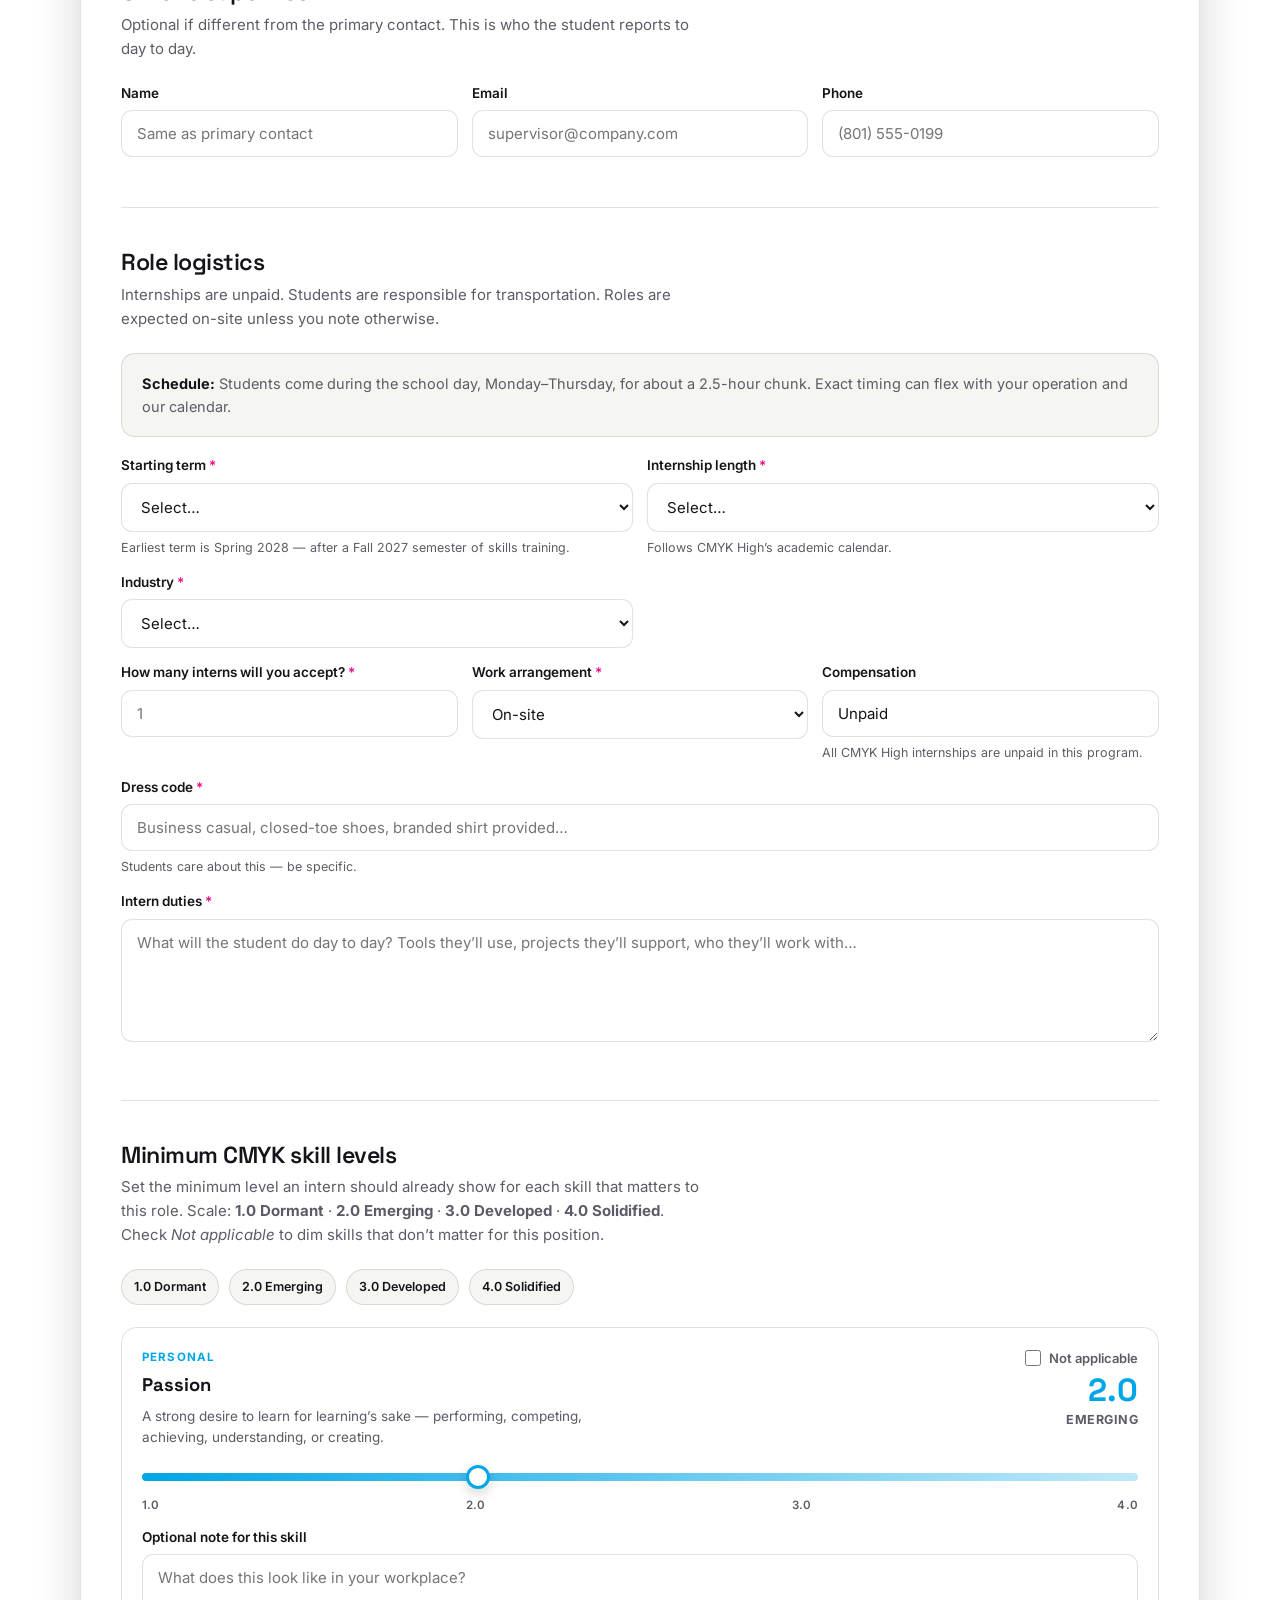
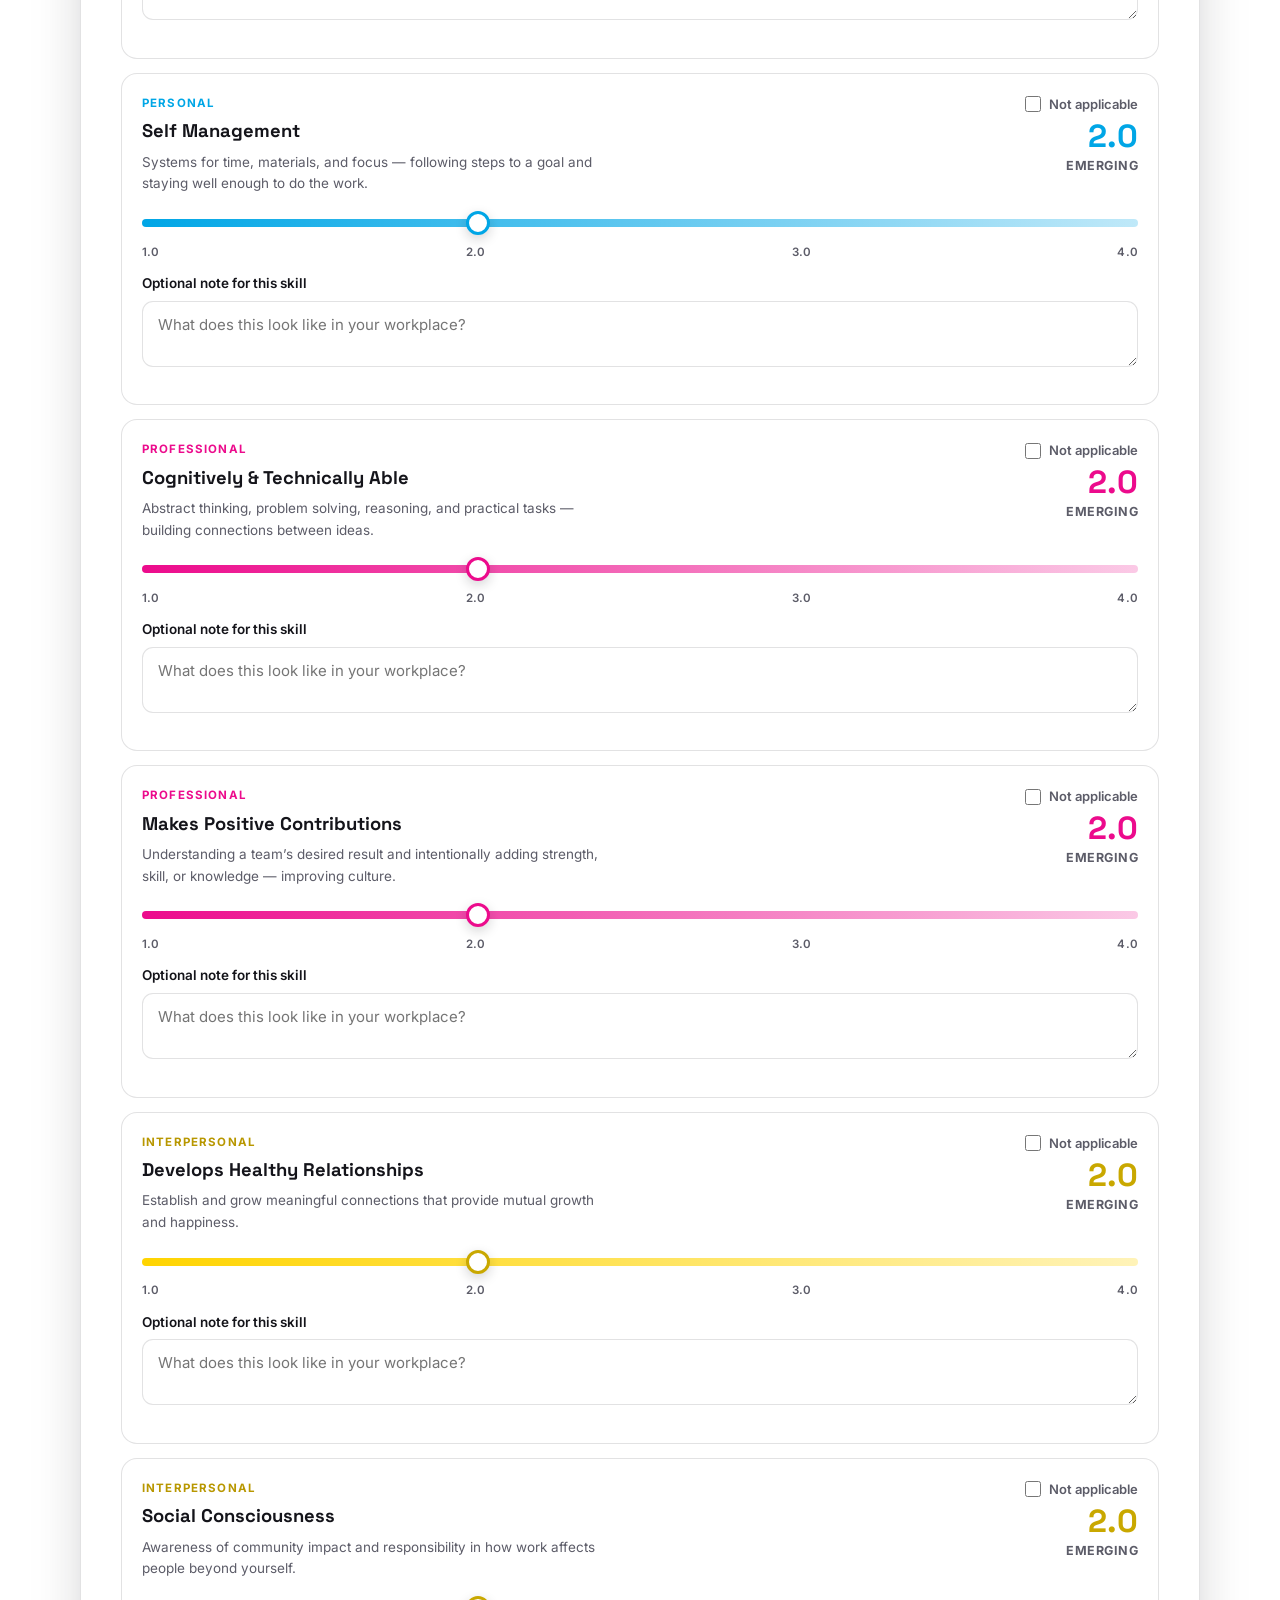
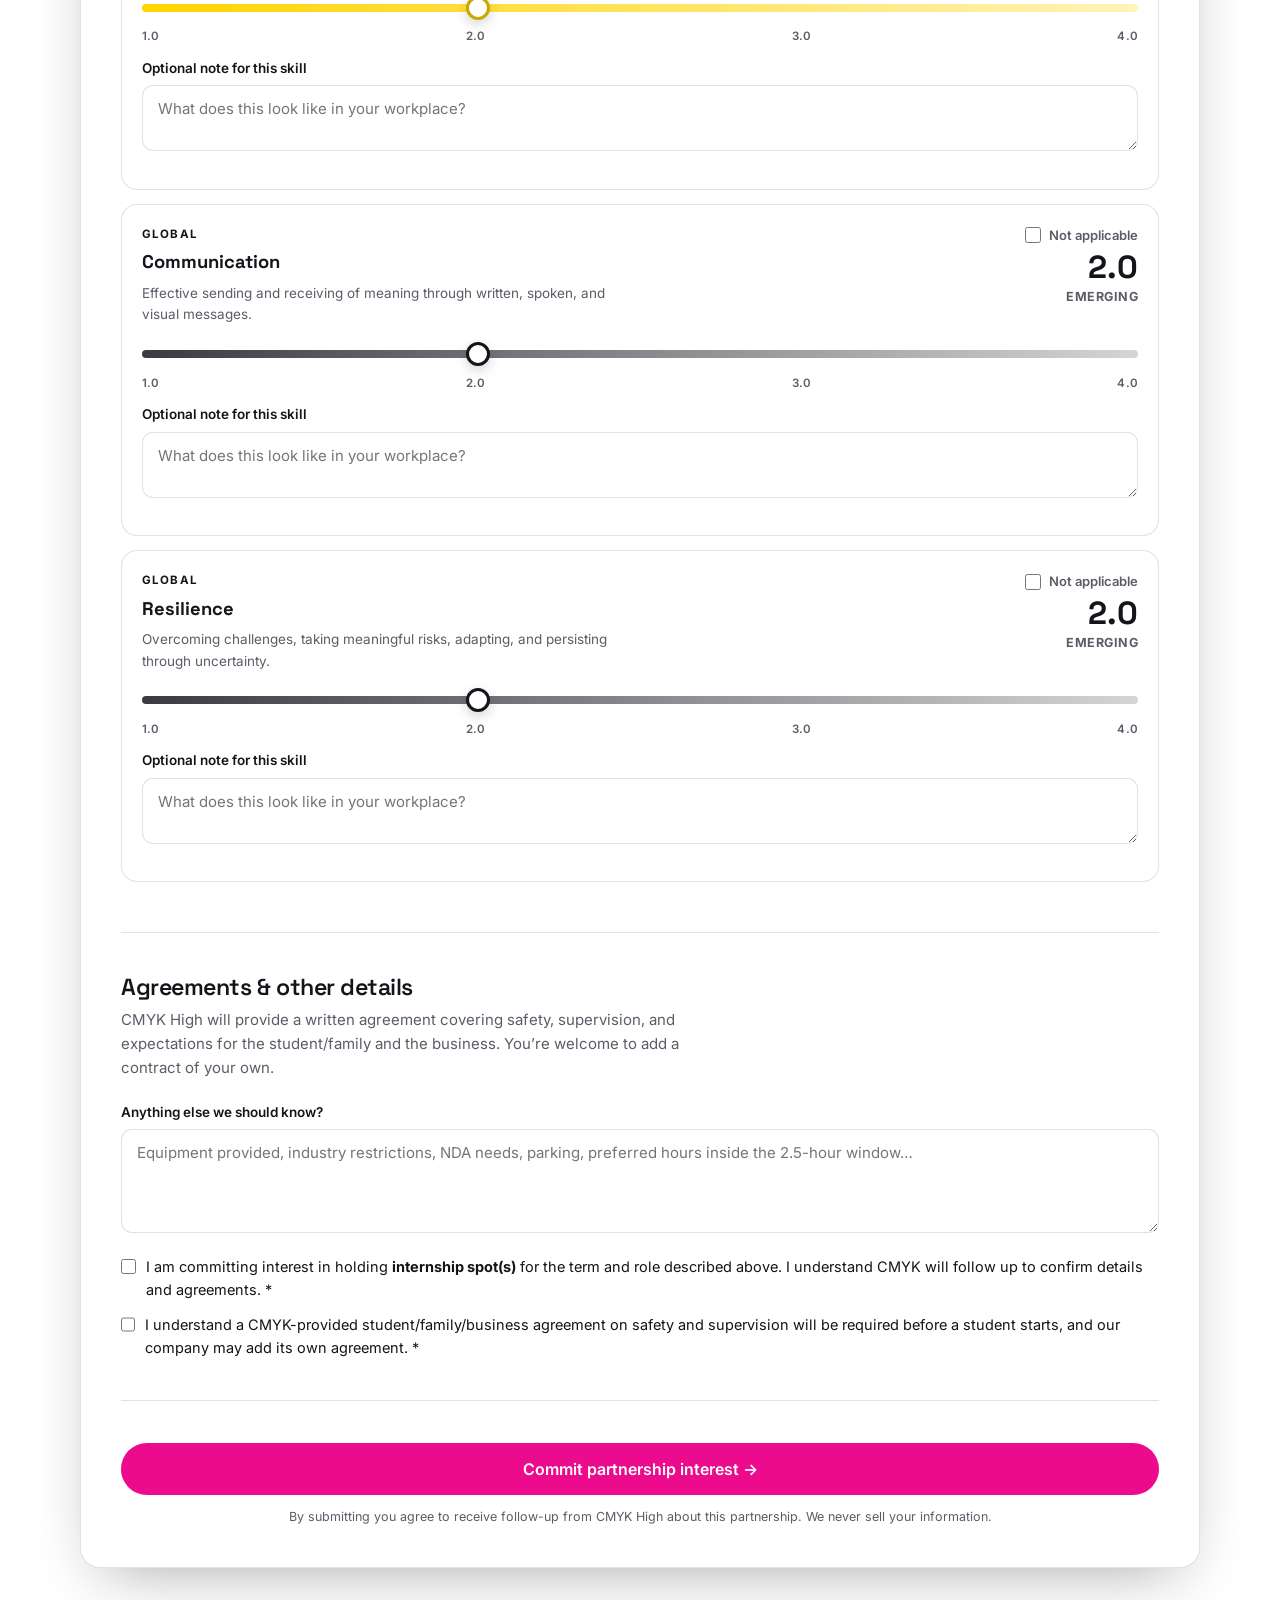
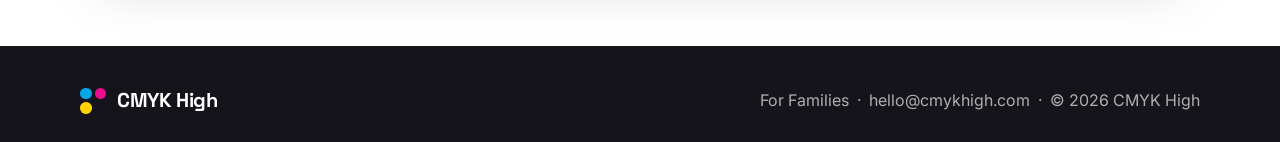
==== commit ffb63115: "Add industry dropdown with Other fill-in on business form Place Industry under internship length as " ====
--- a/business.html
+++ b/business.html
@@ -417,15 +417,9 @@
               <input id="website" name="website" type="url" placeholder="https://" />
             </div>
           </div>
-          <div class="row2">
-            <div class="field">
-              <label for="industry">Industry <span class="req">*</span></label>
-              <input id="industry" name="industry" required placeholder="Software, construction, media…" />
-            </div>
-            <div class="field">
-              <label for="worksite">Worksite address <span class="req">*</span></label>
-              <input id="worksite" name="worksite" required placeholder="Street, City, UT ZIP" />
-            </div>
+          <div class="field">
+            <label for="worksite">Worksite address <span class="req">*</span></label>
+            <input id="worksite" name="worksite" required placeholder="Street, City, UT ZIP" />
           </div>
         </div>
 
@@ -497,6 +491,31 @@
                 <option value="Semester (18 weeks)">Semester (18 weeks)</option>
               </select>
               <p class="note">Follows CMYK High’s academic calendar.</p>
+            </div>
+          </div>
+          <div class="row2">
+            <div class="field">
+              <label for="industry">Industry <span class="req">*</span></label>
+              <select id="industry" name="industry" required>
+                <option value="" disabled selected>Select…</option>
+                <option>Technology / Software</option>
+                <option>Design / Creative / Media</option>
+                <option>Marketing / Advertising</option>
+                <option>Engineering</option>
+                <option>Construction / Skilled Trades</option>
+                <option>Manufacturing</option>
+                <option>Healthcare</option>
+                <option>Finance / Professional Services</option>
+                <option>Education / Nonprofit</option>
+                <option>Retail / Hospitality</option>
+                <option>Government / Public Sector</option>
+                <option>Agriculture / Outdoor / Recreation</option>
+                <option value="Other">Other</option>
+              </select>
+            </div>
+            <div class="field" id="industryOtherField" hidden>
+              <label for="industryOther">Describe your industry <span class="req">*</span></label>
+              <input id="industryOther" name="industryOther" placeholder="Type your industry" />
             </div>
           </div>
           <div class="row3">
@@ -744,7 +763,26 @@
   var form = document.getElementById('partnerForm');
   var success = document.getElementById('formSuccess');
   var submitBtn = document.getElementById('submitBtn');
+  var industrySelect = document.getElementById('industry');
+  var industryOtherField = document.getElementById('industryOtherField');
+  var industryOtherInput = document.getElementById('industryOther');
   var STORAGE_KEY = 'cmyk_business_partners';
+
+  function syncIndustryOther() {
+    var isOther = industrySelect.value === 'Other';
+    industryOtherField.hidden = !isOther;
+    industryOtherInput.required = isOther;
+    if (!isOther) industryOtherInput.value = '';
+  }
+  industrySelect.addEventListener('change', syncIndustryOther);
+  syncIndustryOther();
+
+  function resolvedIndustry() {
+    if (industrySelect.value === 'Other') {
+      return 'Other: ' + industryOtherInput.value.trim();
+    }
+    return industrySelect.value;
+  }
 
   // Google Apps Script Web App endpoint (writes to the business-partners sheet + notification emails).
   // Deploy scripts/business-partner.gs, then paste the /exec URL here.
@@ -753,6 +791,12 @@
   form.addEventListener('submit', function (e) {
     e.preventDefault();
     if (!form.checkValidity()) { form.reportValidity(); return; }
+
+    if (industrySelect.value === 'Other' && !industryOtherInput.value.trim()) {
+      industryOtherInput.focus();
+      industryOtherInput.reportValidity();
+      return;
+    }
 
     var applicableSkills = collectSkills().filter(function (s) { return s.applicable; });
     if (applicableSkills.length === 0) {
@@ -764,7 +808,9 @@
       type: 'business_partner',
       companyName: form.companyName.value.trim(),
       website: form.website.value.trim(),
-      industry: form.industry.value.trim(),
+      industry: resolvedIndustry(),
+      industryCategory: industrySelect.value,
+      industryOther: industrySelect.value === 'Other' ? industryOtherInput.value.trim() : '',
       worksite: form.worksite.value.trim(),
       contactName: form.contactName.value.trim(),
       contactEmail: form.contactEmail.value.trim(),
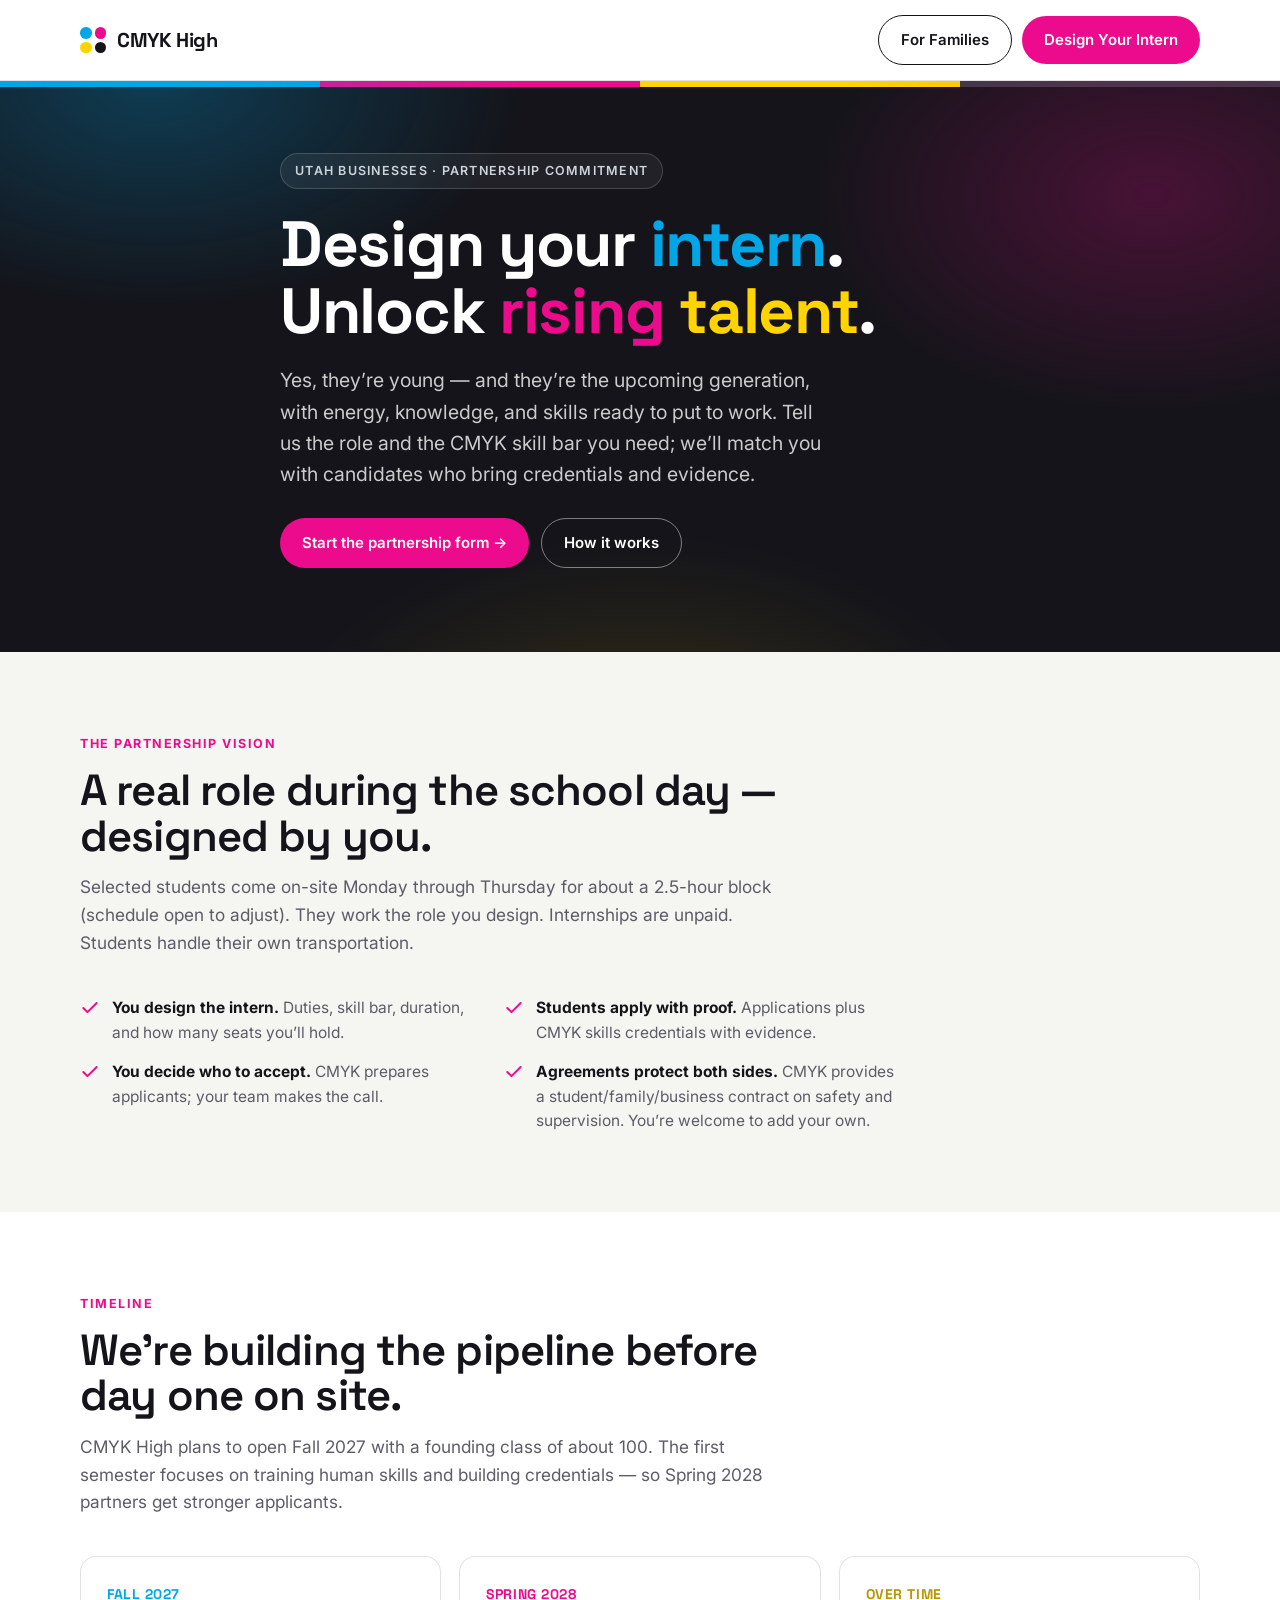
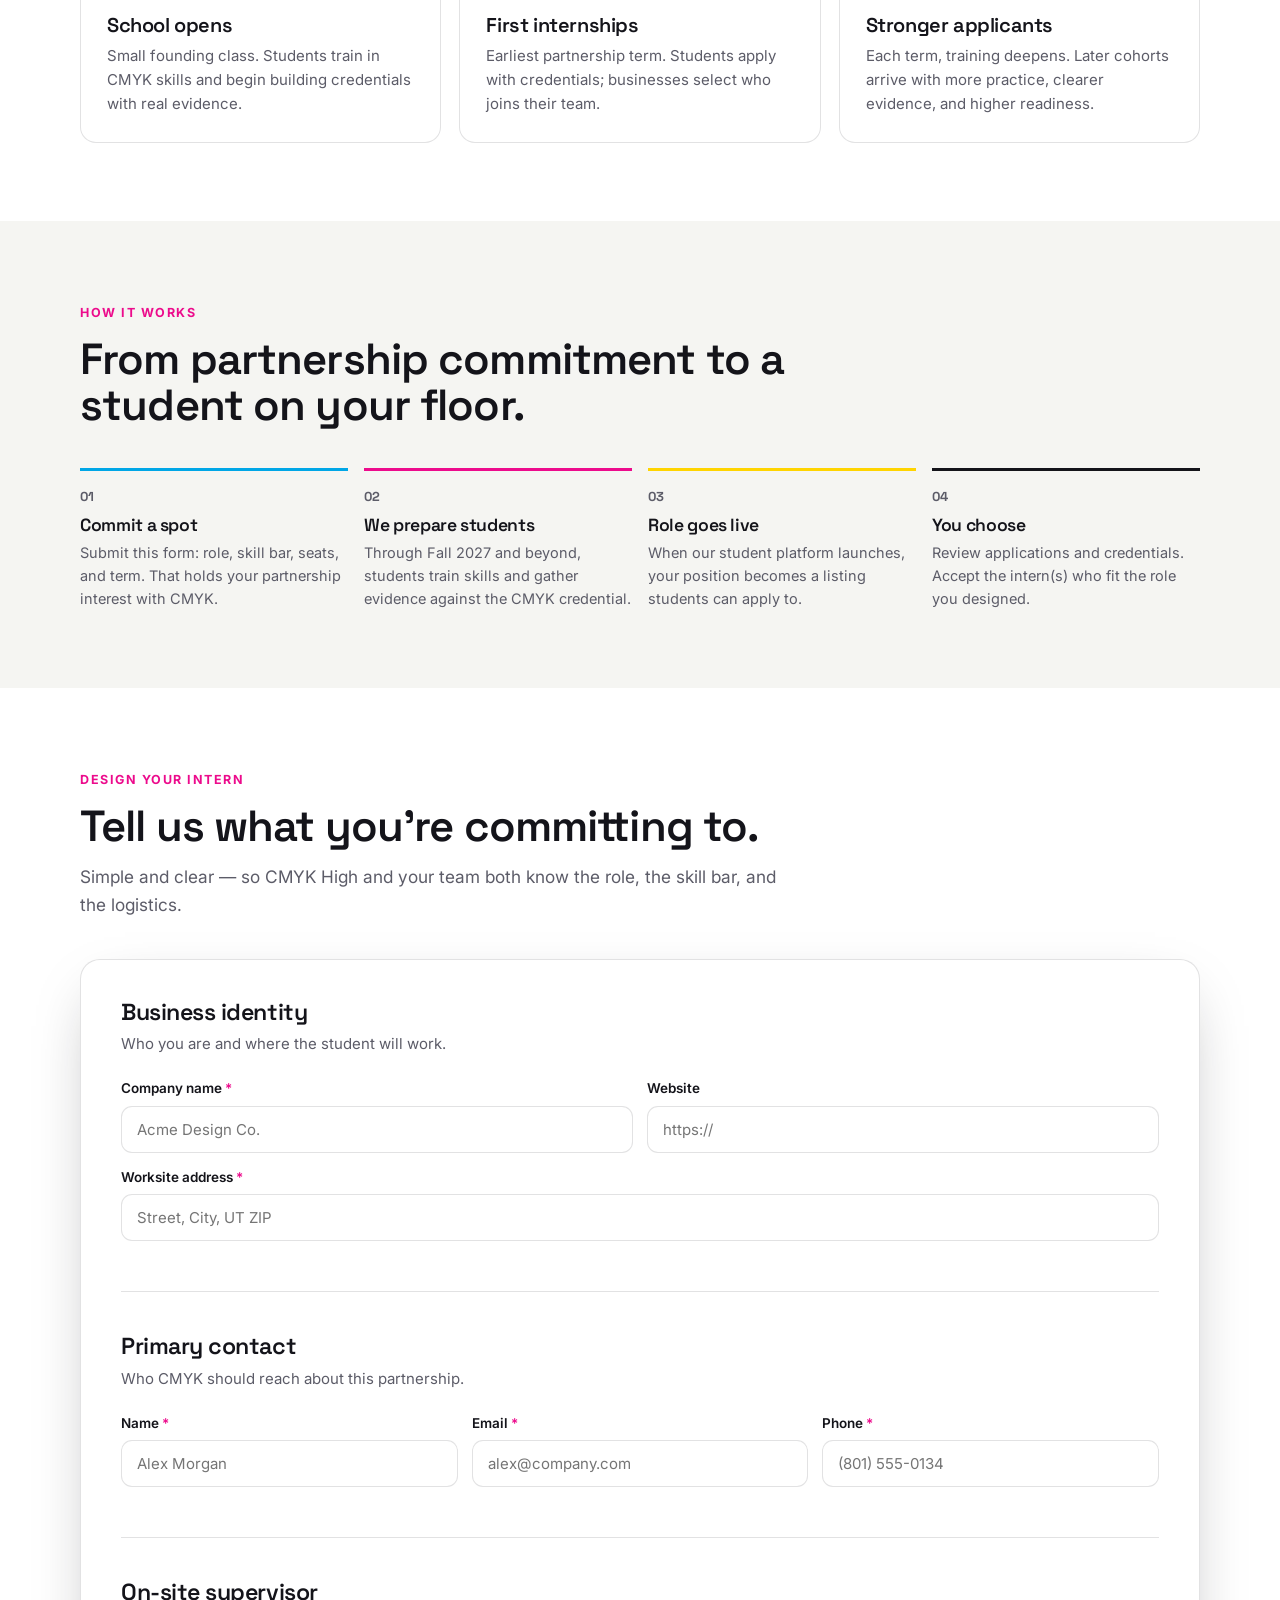
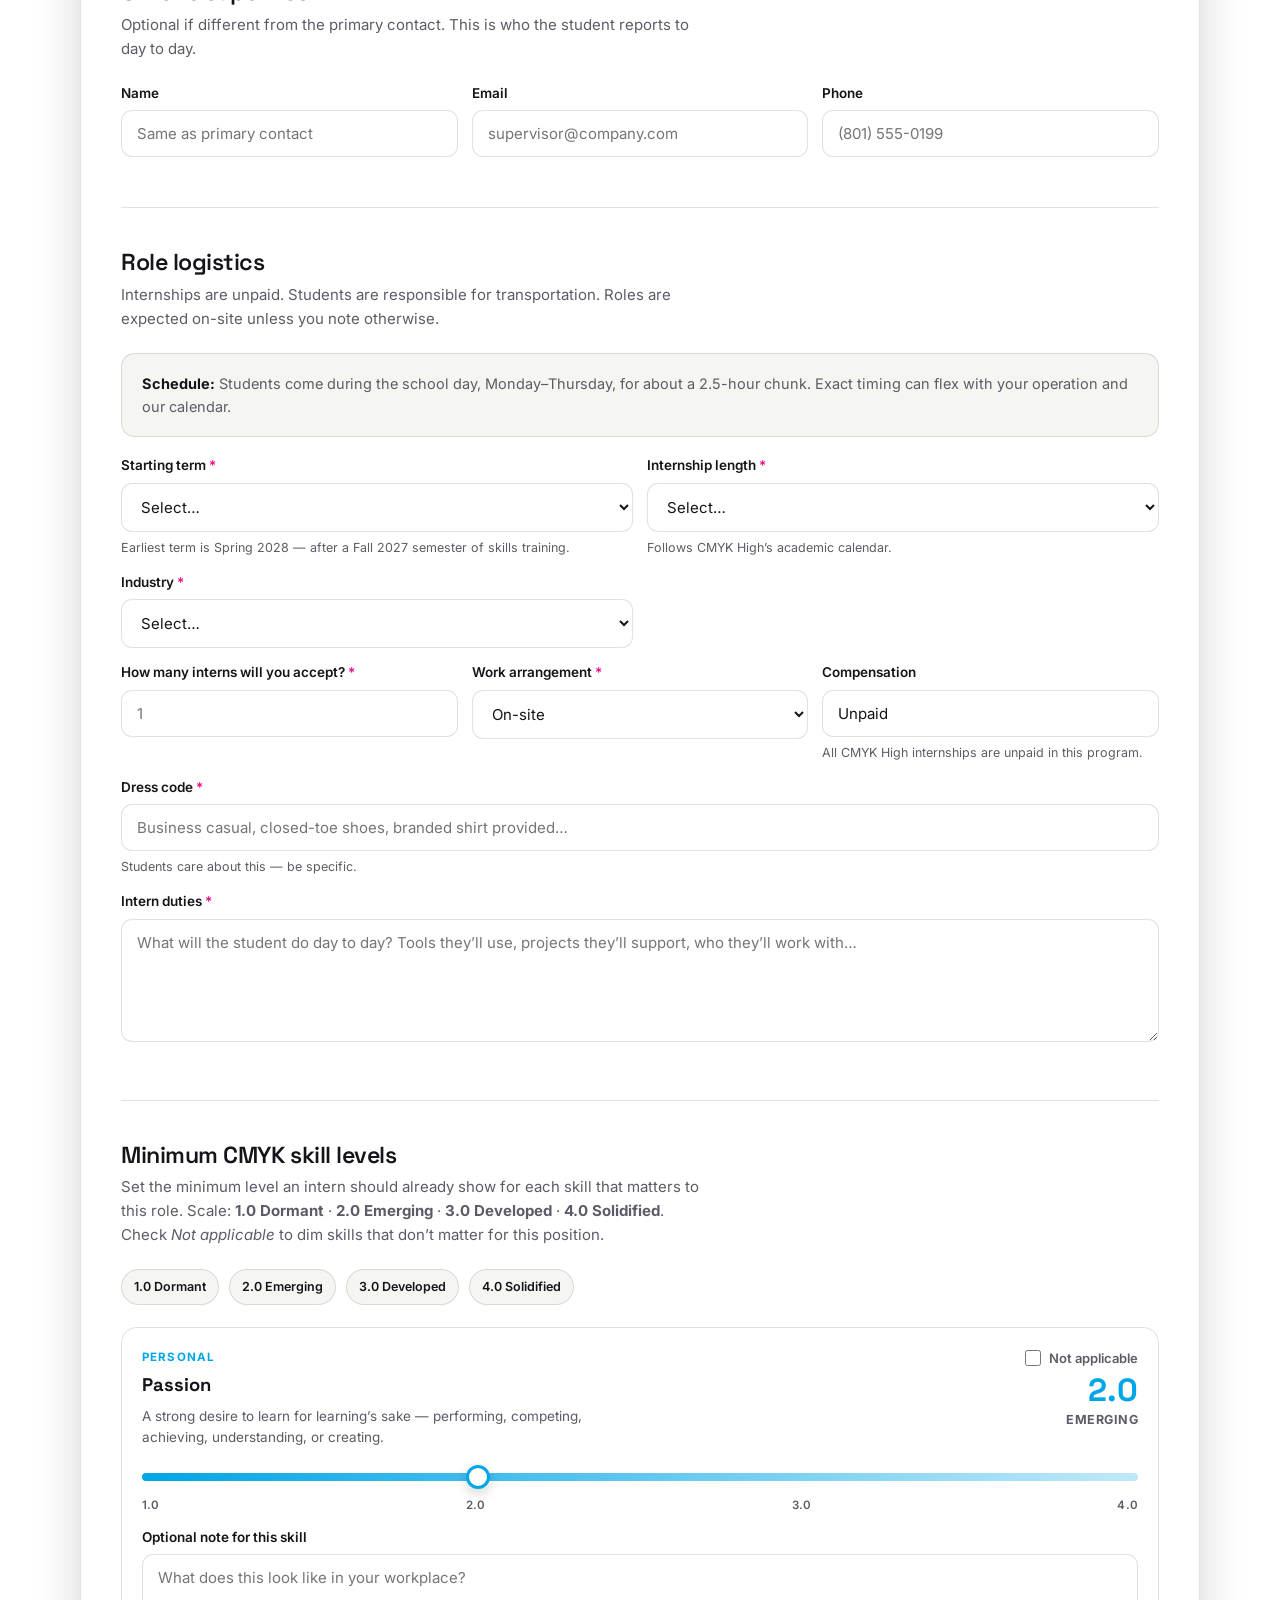
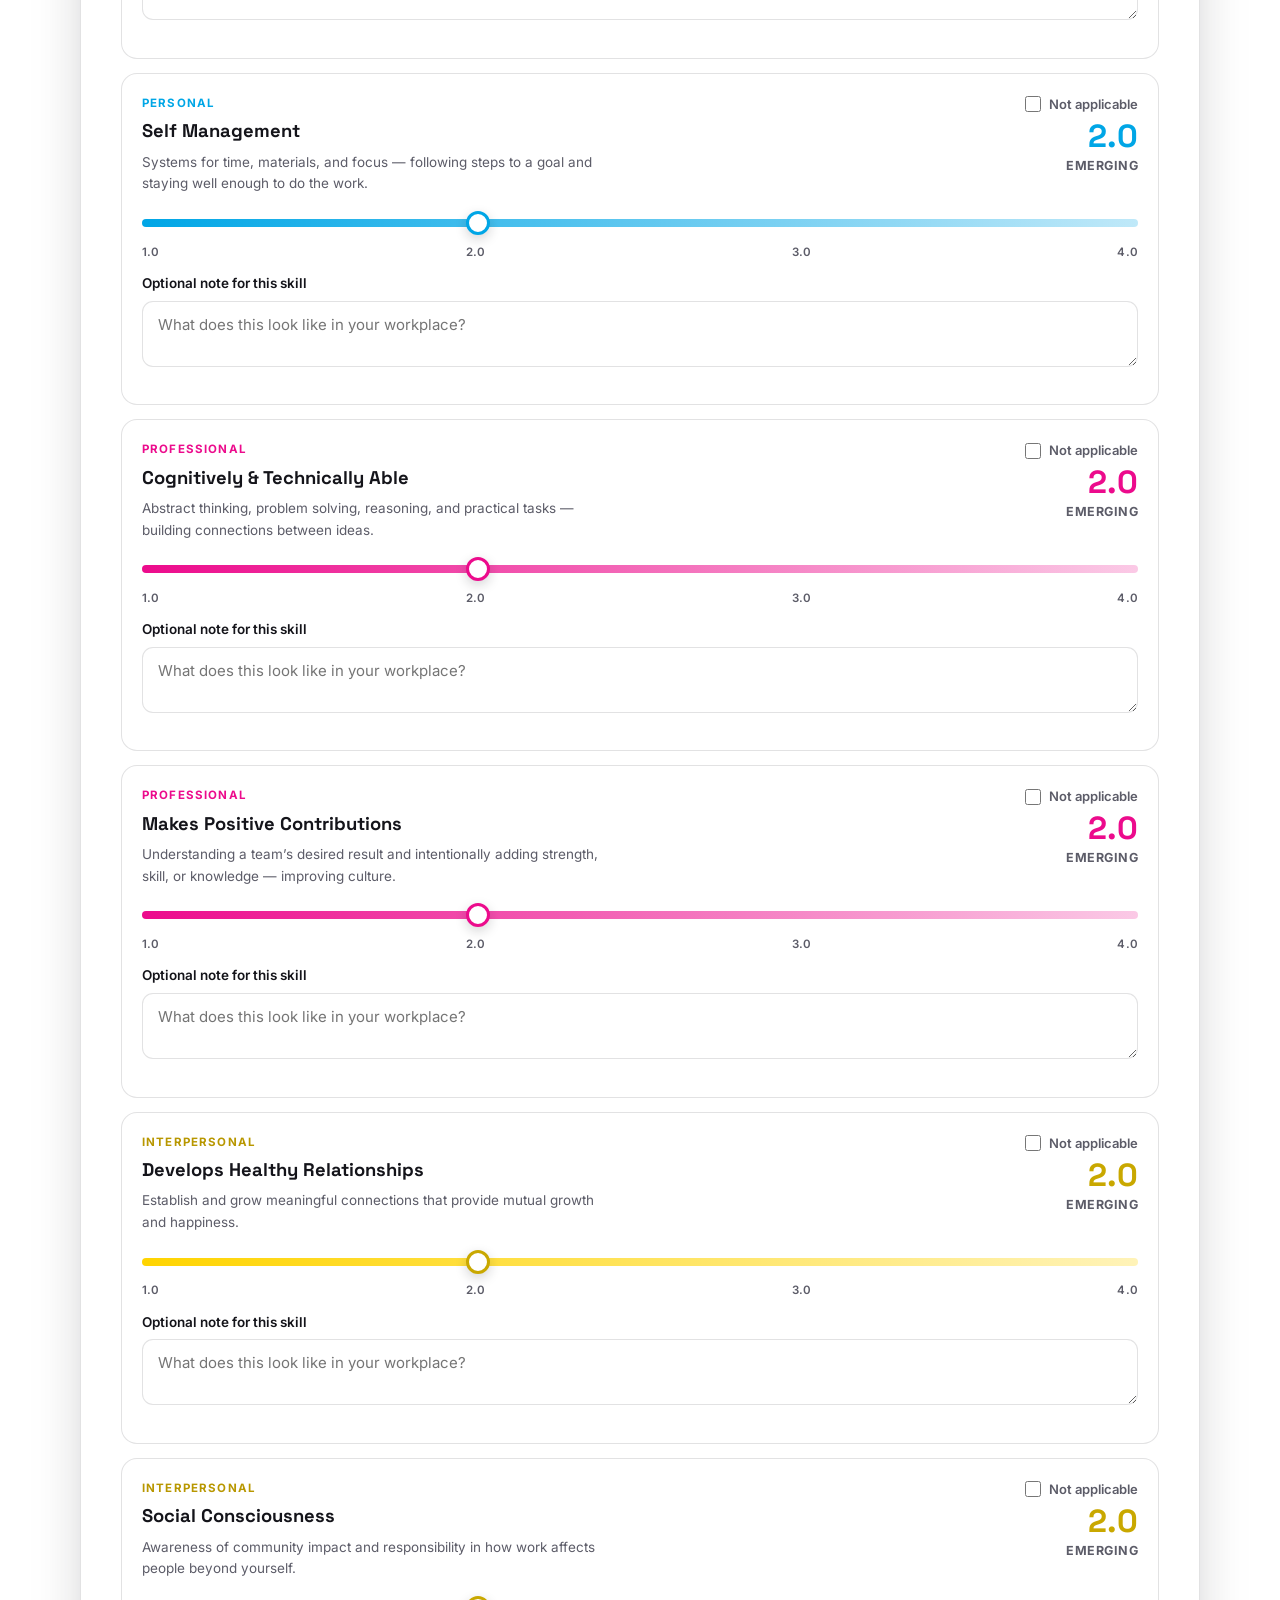
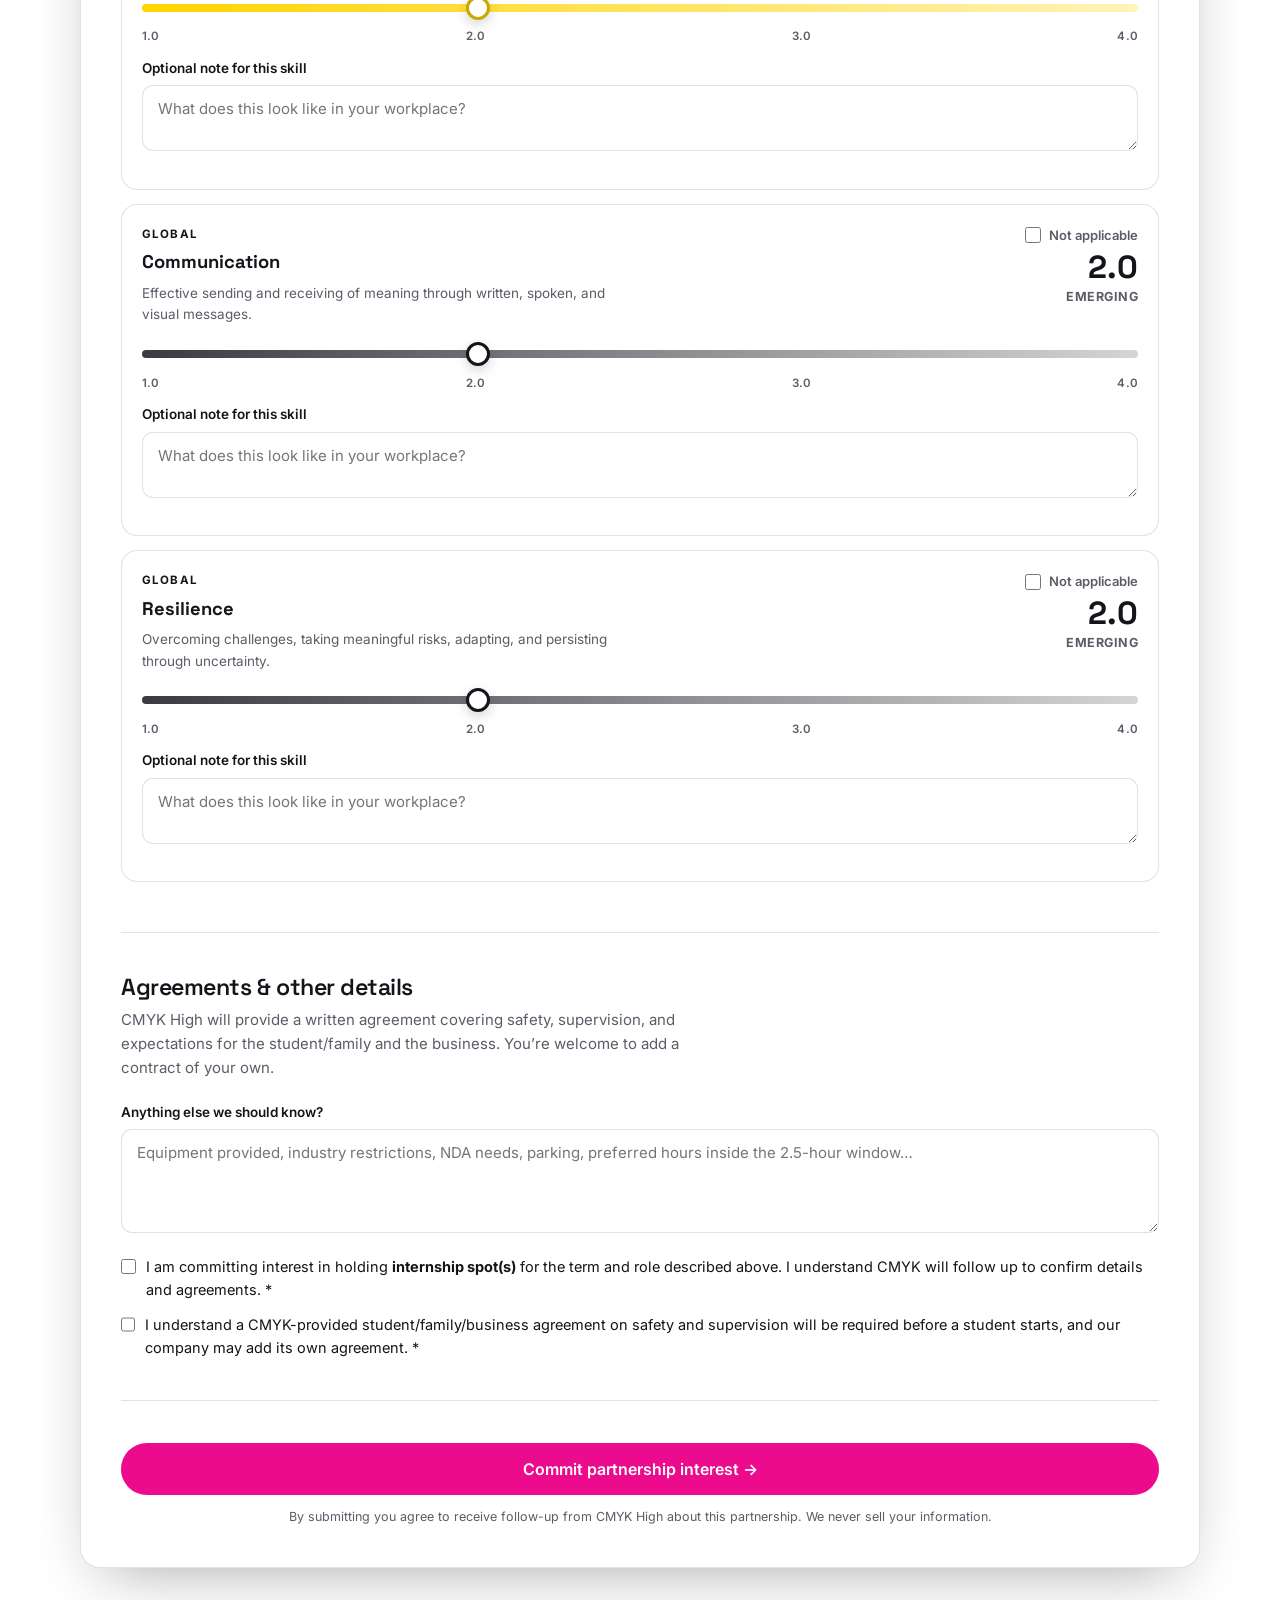
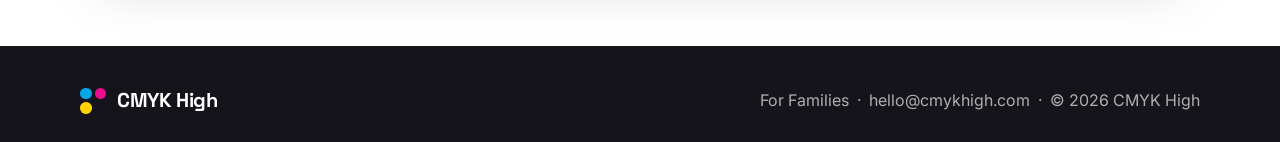
==== commit 49d79129: "Retune business hero around rising talent opportunity Keep “Design your intern” and replace the comm" ====
--- a/business.html
+++ b/business.html
@@ -299,8 +299,8 @@
   <div class="bars"><i class="c"></i><i class="m"></i><i class="y"></i><i class="k"></i></div>
   <div class="wrap hero-inner">
     <span class="eyebrow">Utah businesses · Partnership commitment</span>
-    <h1>Design your <span class="c">intern</span>. <span class="m">Commit</span> to a <span class="y">spot</span>.</h1>
-    <p class="lead">Tell us the role, the duties, and the CMYK human-skill bar you need. We’ll train students toward stronger applicants — then match you with candidates who bring credentials and evidence.</p>
+    <h1>Design your <span class="c">intern</span>. Unlock <span class="m">rising</span> <span class="y">talent</span>.</h1>
+    <p class="lead">Yes, they’re young — and they’re the upcoming generation, with energy, knowledge, and skills ready to put to work. Tell us the role and the CMYK skill bar you need; we’ll match you with candidates who bring credentials and evidence.</p>
     <div class="hero-cta">
       <a href="#design" class="btn magenta">Start the partnership form →</a>
       <a href="#how-it-works" class="btn ghost">How it works</a>
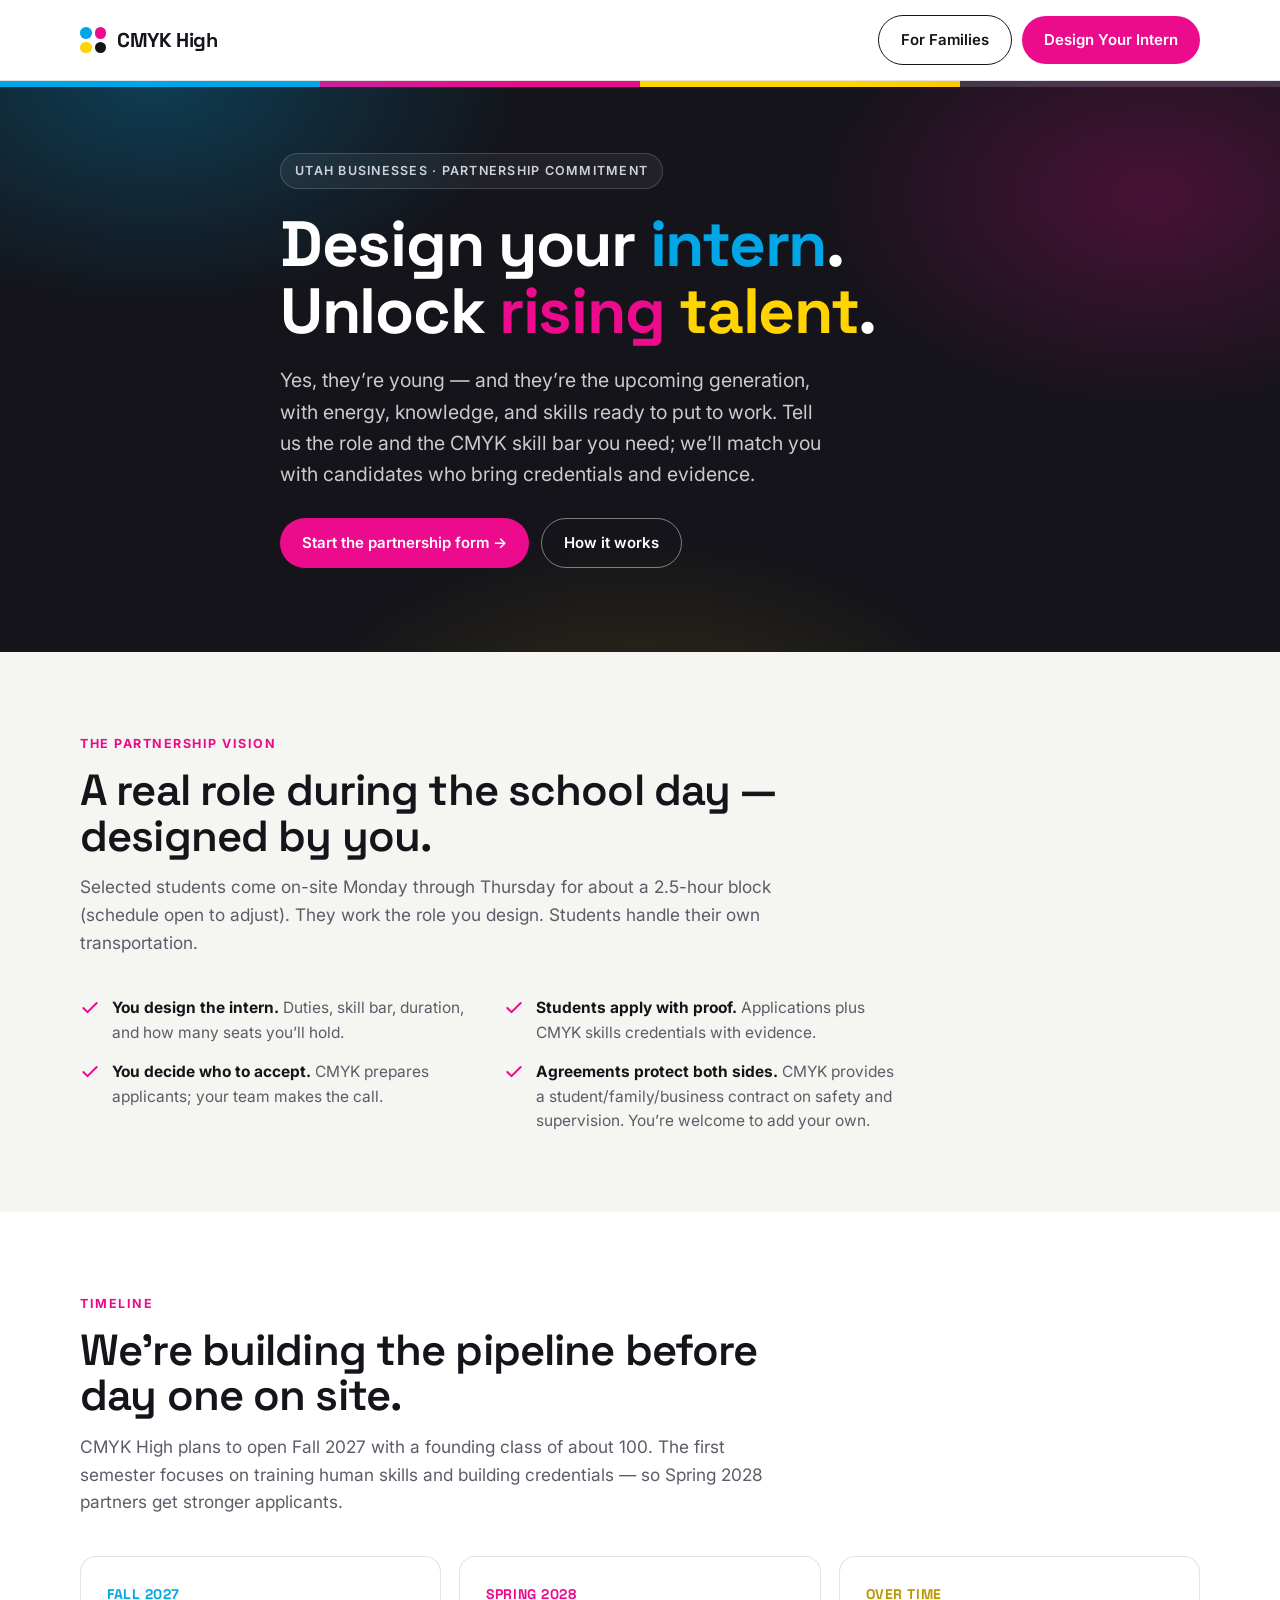
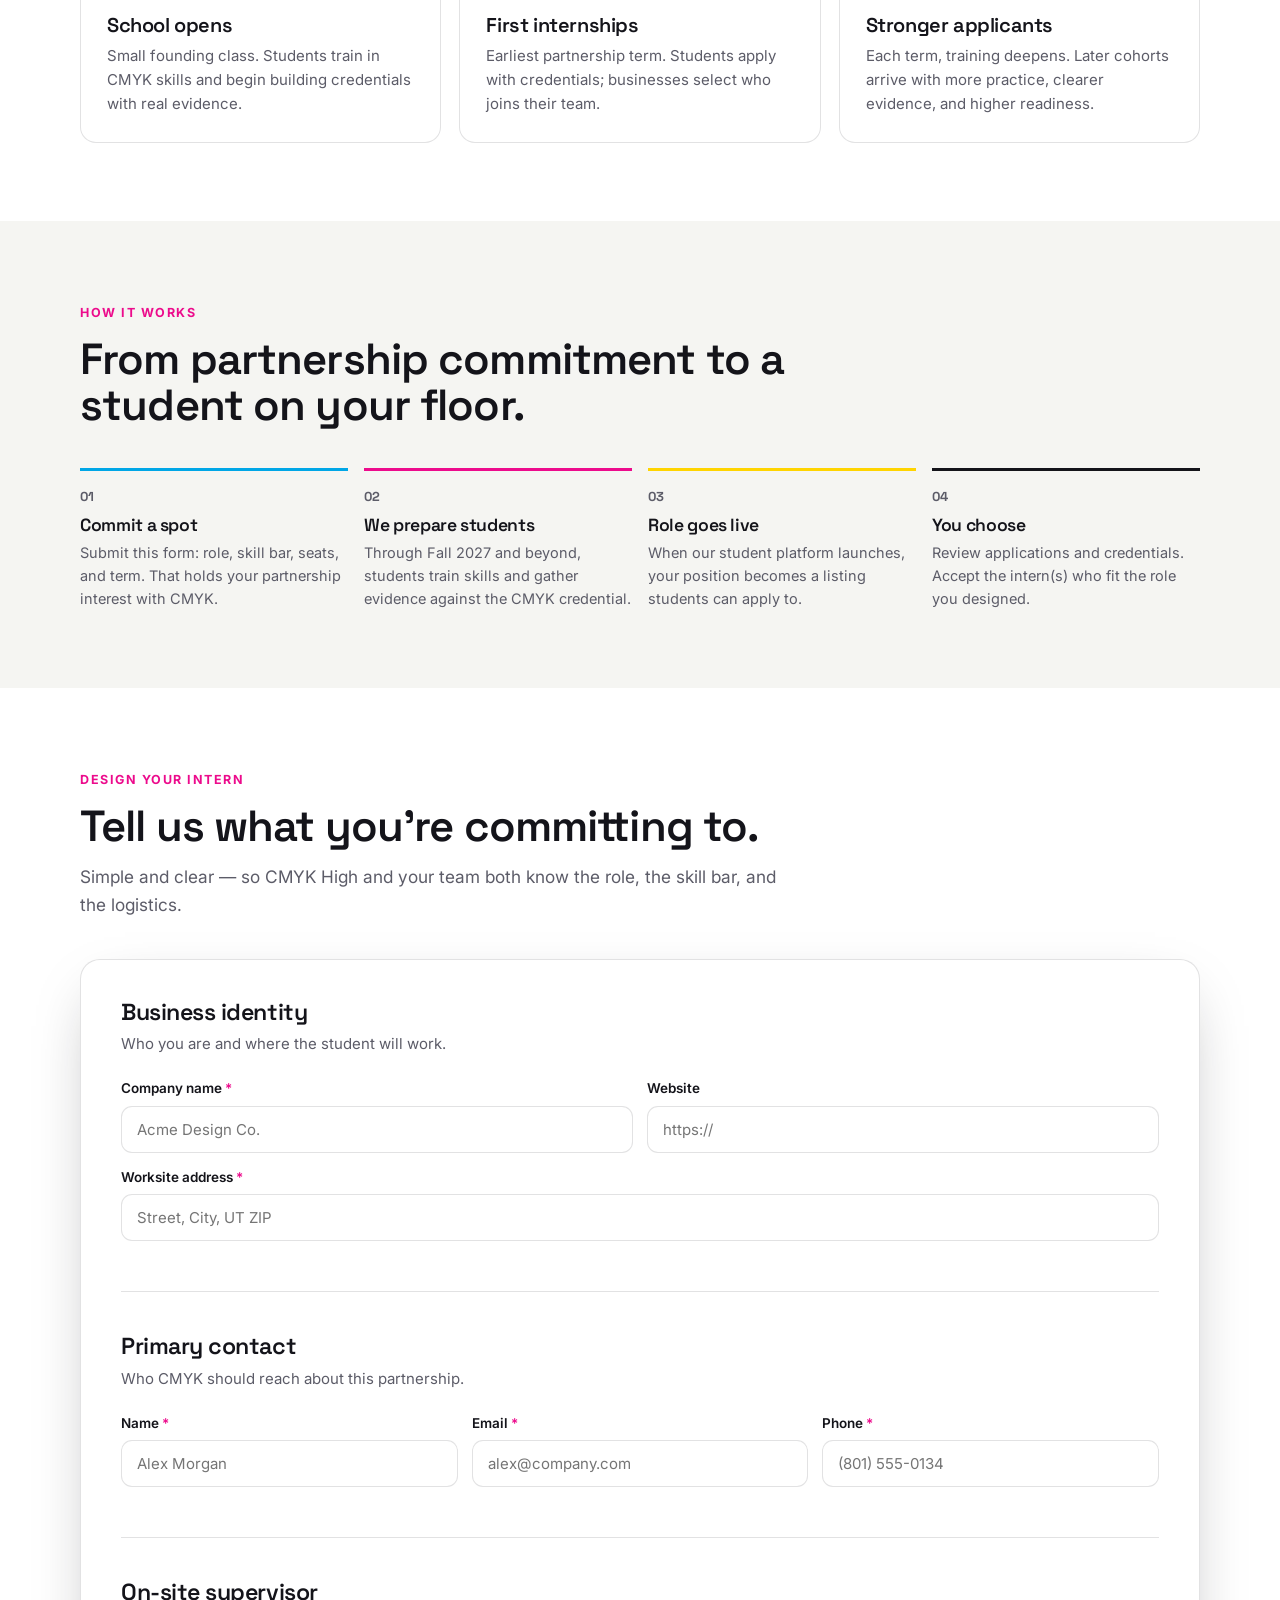
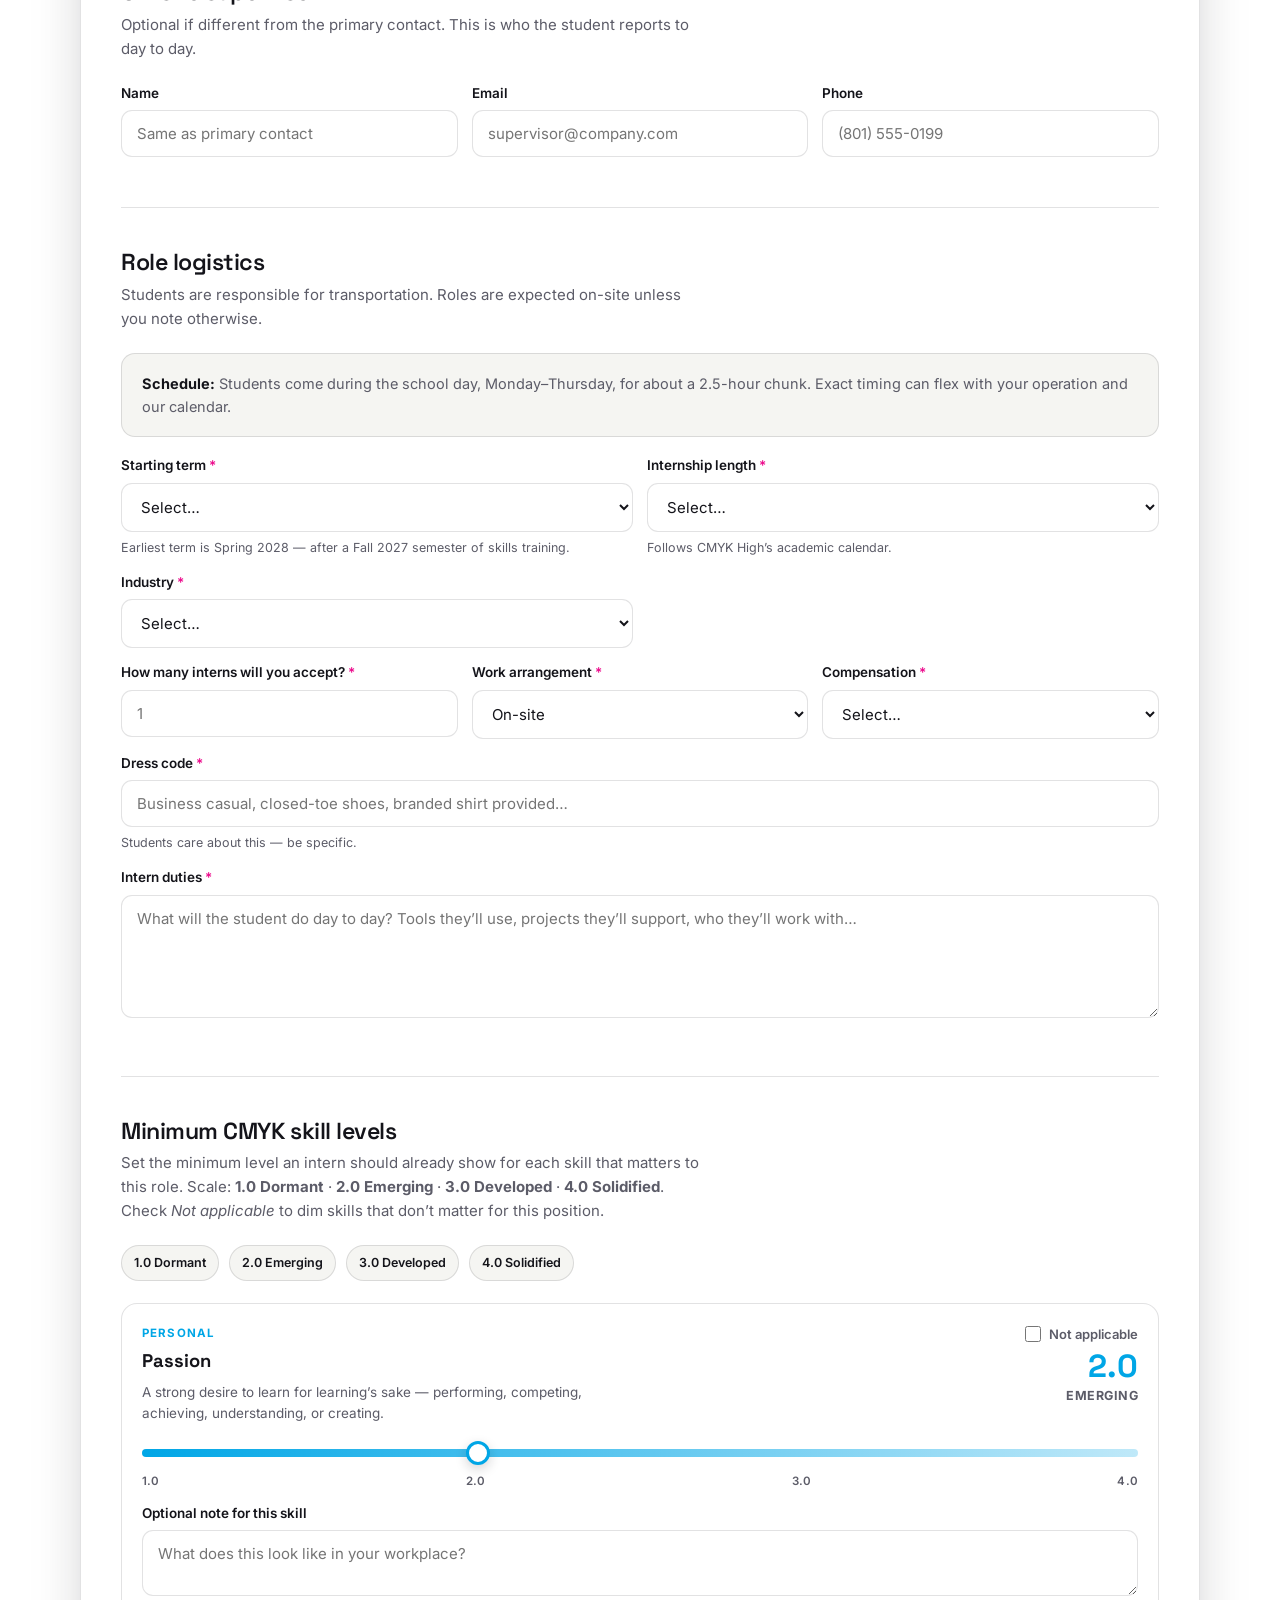
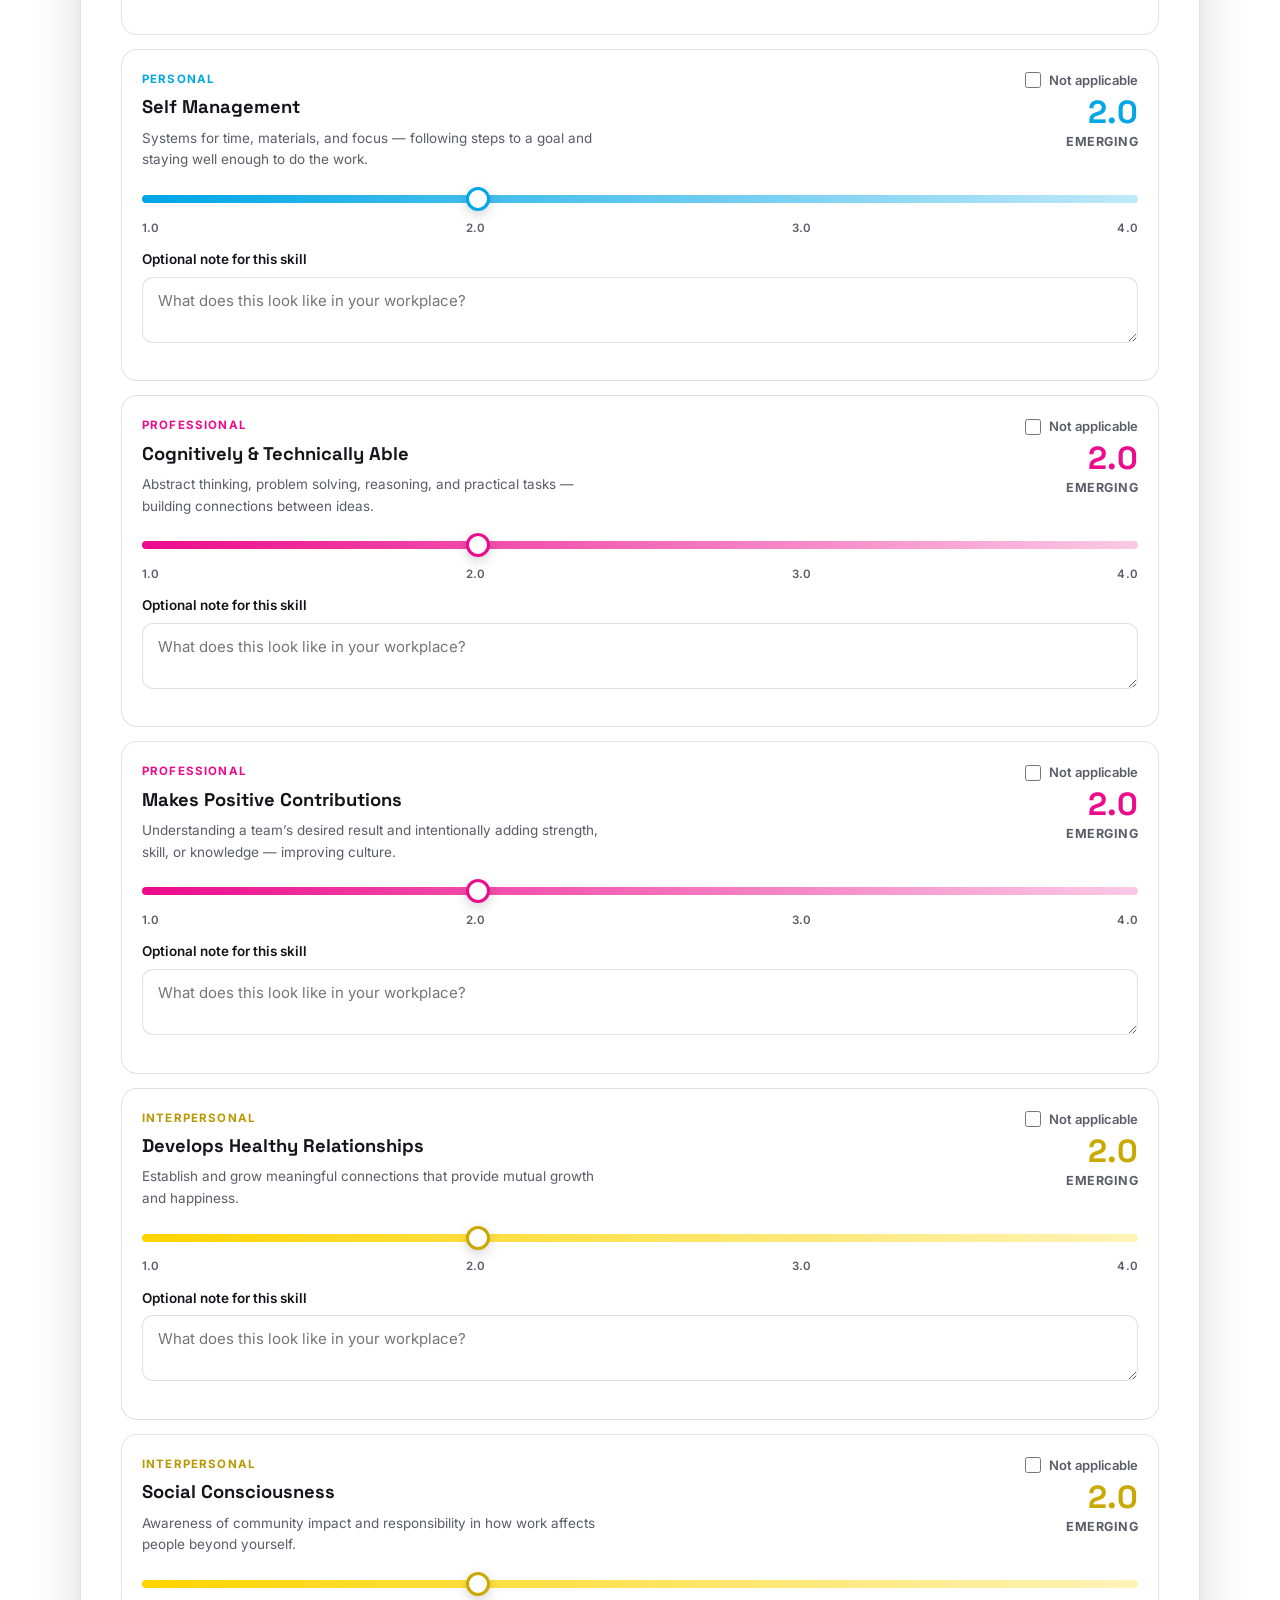
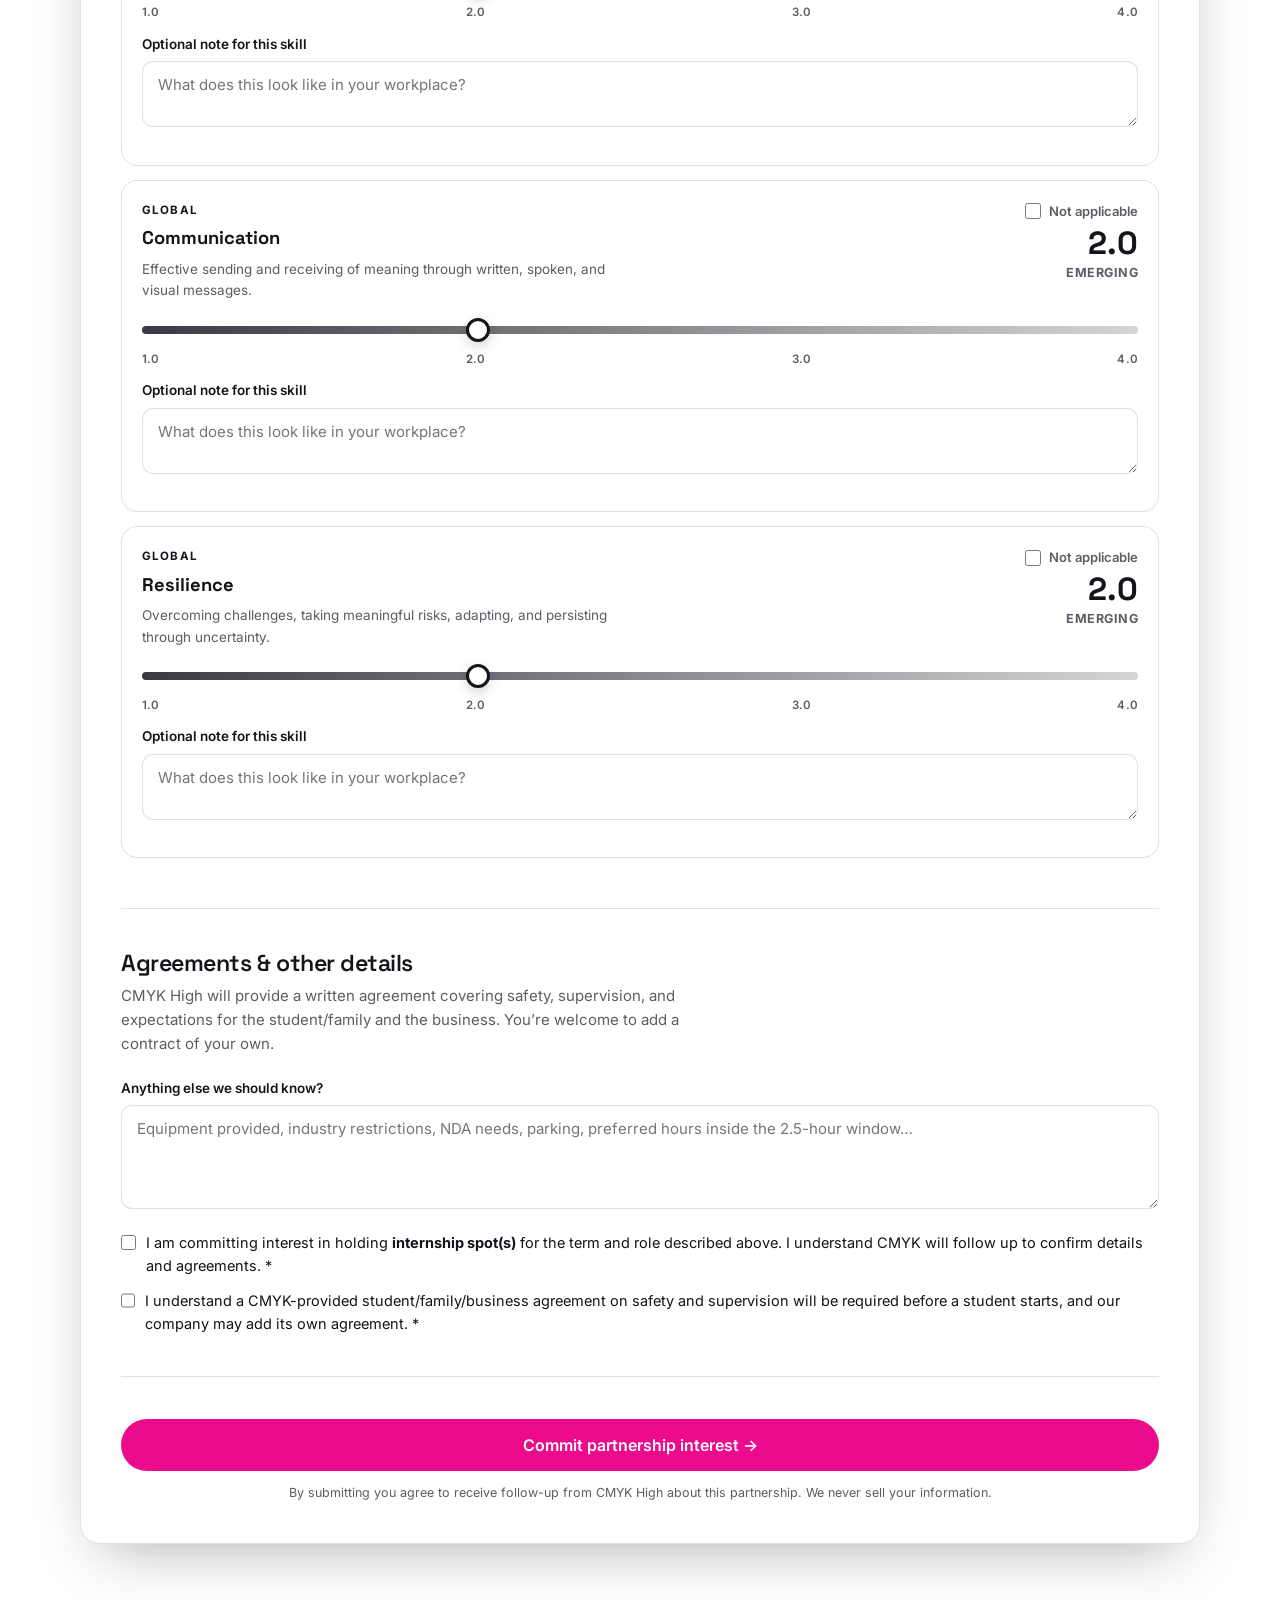
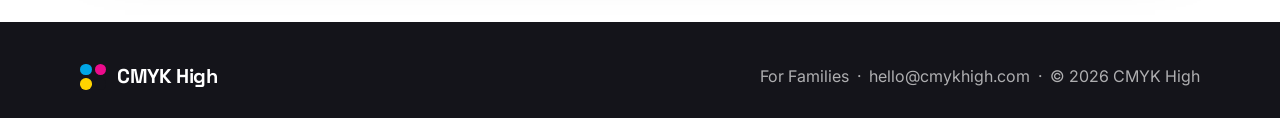
==== commit c0a4e565: "Allow paid or unpaid internships on business form Remove blanket “internships are unpaid” copy and r" ====
--- a/business.html
+++ b/business.html
@@ -5,7 +5,7 @@
 <meta name="viewport" content="width=device-width, initial-scale=1.0" />
 <title>Partner With Us — Design Your Intern | CMYK High</title>
 <link rel="icon" type="image/svg+xml" href="favicon.svg" />
-<meta name="description" content="Utah businesses: design a high school intern role around CMYK human skills. Commit to a partnership spot starting Spring 2028." />
+<meta name="description" content="Utah businesses: design a high school intern role and unlock rising talent with CMYK human skills. Partnerships start Spring 2028." />
 <link rel="preconnect" href="https://fonts.googleapis.com" />
 <link rel="preconnect" href="https://fonts.gstatic.com" crossorigin />
 <link href="https://fonts.googleapis.com/css2?family=Space+Grotesk:wght@400;500;600;700&family=Inter:wght@400;500;600;700&display=swap" rel="stylesheet" />
@@ -313,7 +313,7 @@
     <div class="sec-head">
       <span class="tag">The partnership vision</span>
       <h2>A real role during the school day — designed by you.</h2>
-      <p>Selected students come on-site Monday through Thursday for about a 2.5-hour block (schedule open to adjust). They work the role you design. Internships are unpaid. Students handle their own transportation.</p>
+      <p>Selected students come on-site Monday through Thursday for about a 2.5-hour block (schedule open to adjust). They work the role you design. Students handle their own transportation.</p>
     </div>
     <ul class="facts">
       <li>
@@ -463,7 +463,7 @@
 
         <div class="form-block">
           <h3>Role logistics</h3>
-          <p class="hint">Internships are unpaid. Students are responsible for transportation. Roles are expected on-site unless you note otherwise.</p>
+          <p class="hint">Students are responsible for transportation. Roles are expected on-site unless you note otherwise.</p>
           <div class="notice">
             <strong>Schedule:</strong> Students come during the school day, Monday–Thursday, for about a 2.5-hour chunk. Exact timing can flex with your operation and our calendar.
           </div>
@@ -532,9 +532,14 @@
               </select>
             </div>
             <div class="field">
-              <label for="compensation">Compensation</label>
-              <input id="compensation" name="compensation" value="Unpaid" readonly />
-              <p class="note">All CMYK High internships are unpaid in this program.</p>
+              <label for="compensation">Compensation <span class="req">*</span></label>
+              <select id="compensation" name="compensation" required>
+                <option value="" disabled selected>Select…</option>
+                <option>Paid</option>
+                <option>Unpaid</option>
+                <option>Stipend</option>
+                <option>To be discussed</option>
+              </select>
             </div>
           </div>
           <div class="field">
@@ -822,7 +827,7 @@
       duration: form.duration.value,
       internCount: Number(form.internCount.value),
       locationType: form.locationType.value,
-      compensation: 'Unpaid',
+      compensation: form.compensation.value,
       dressCode: form.dressCode.value.trim(),
       duties: form.duties.value.trim(),
       otherInfo: form.otherInfo.value.trim(),
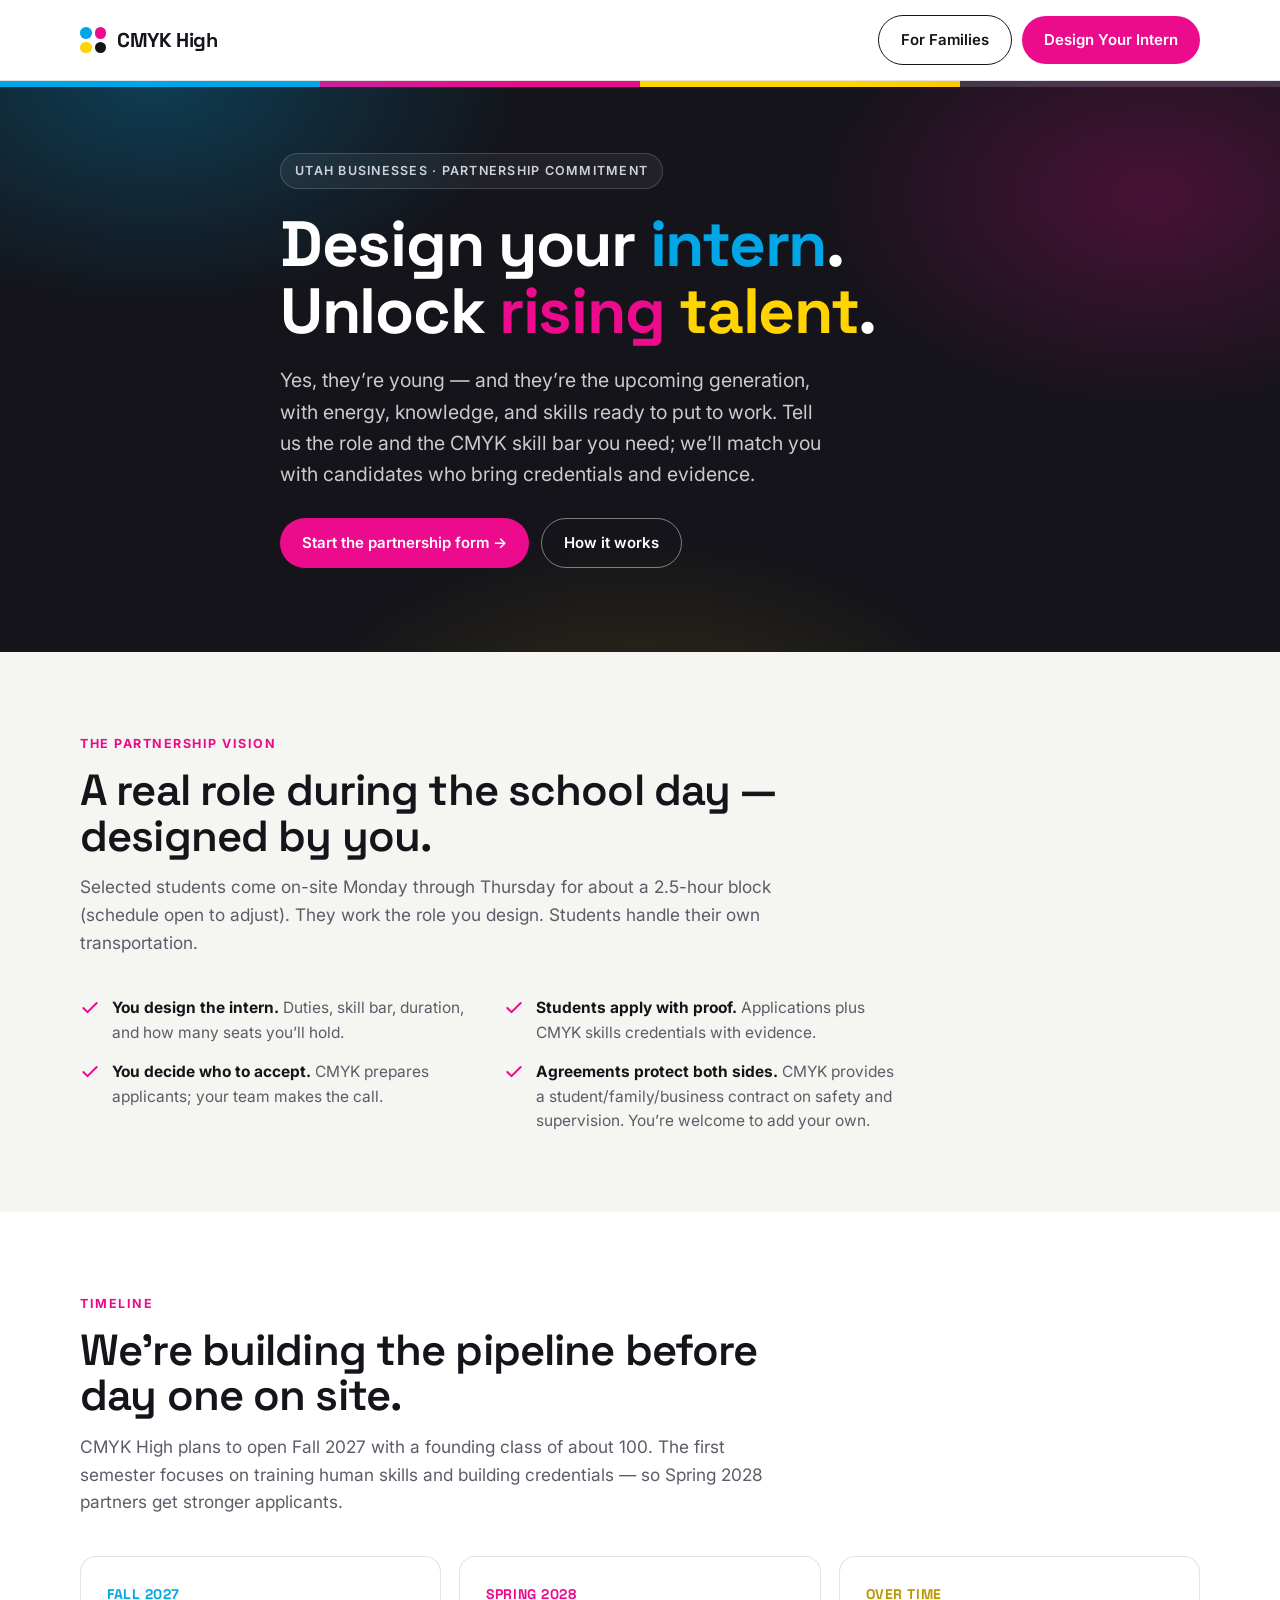
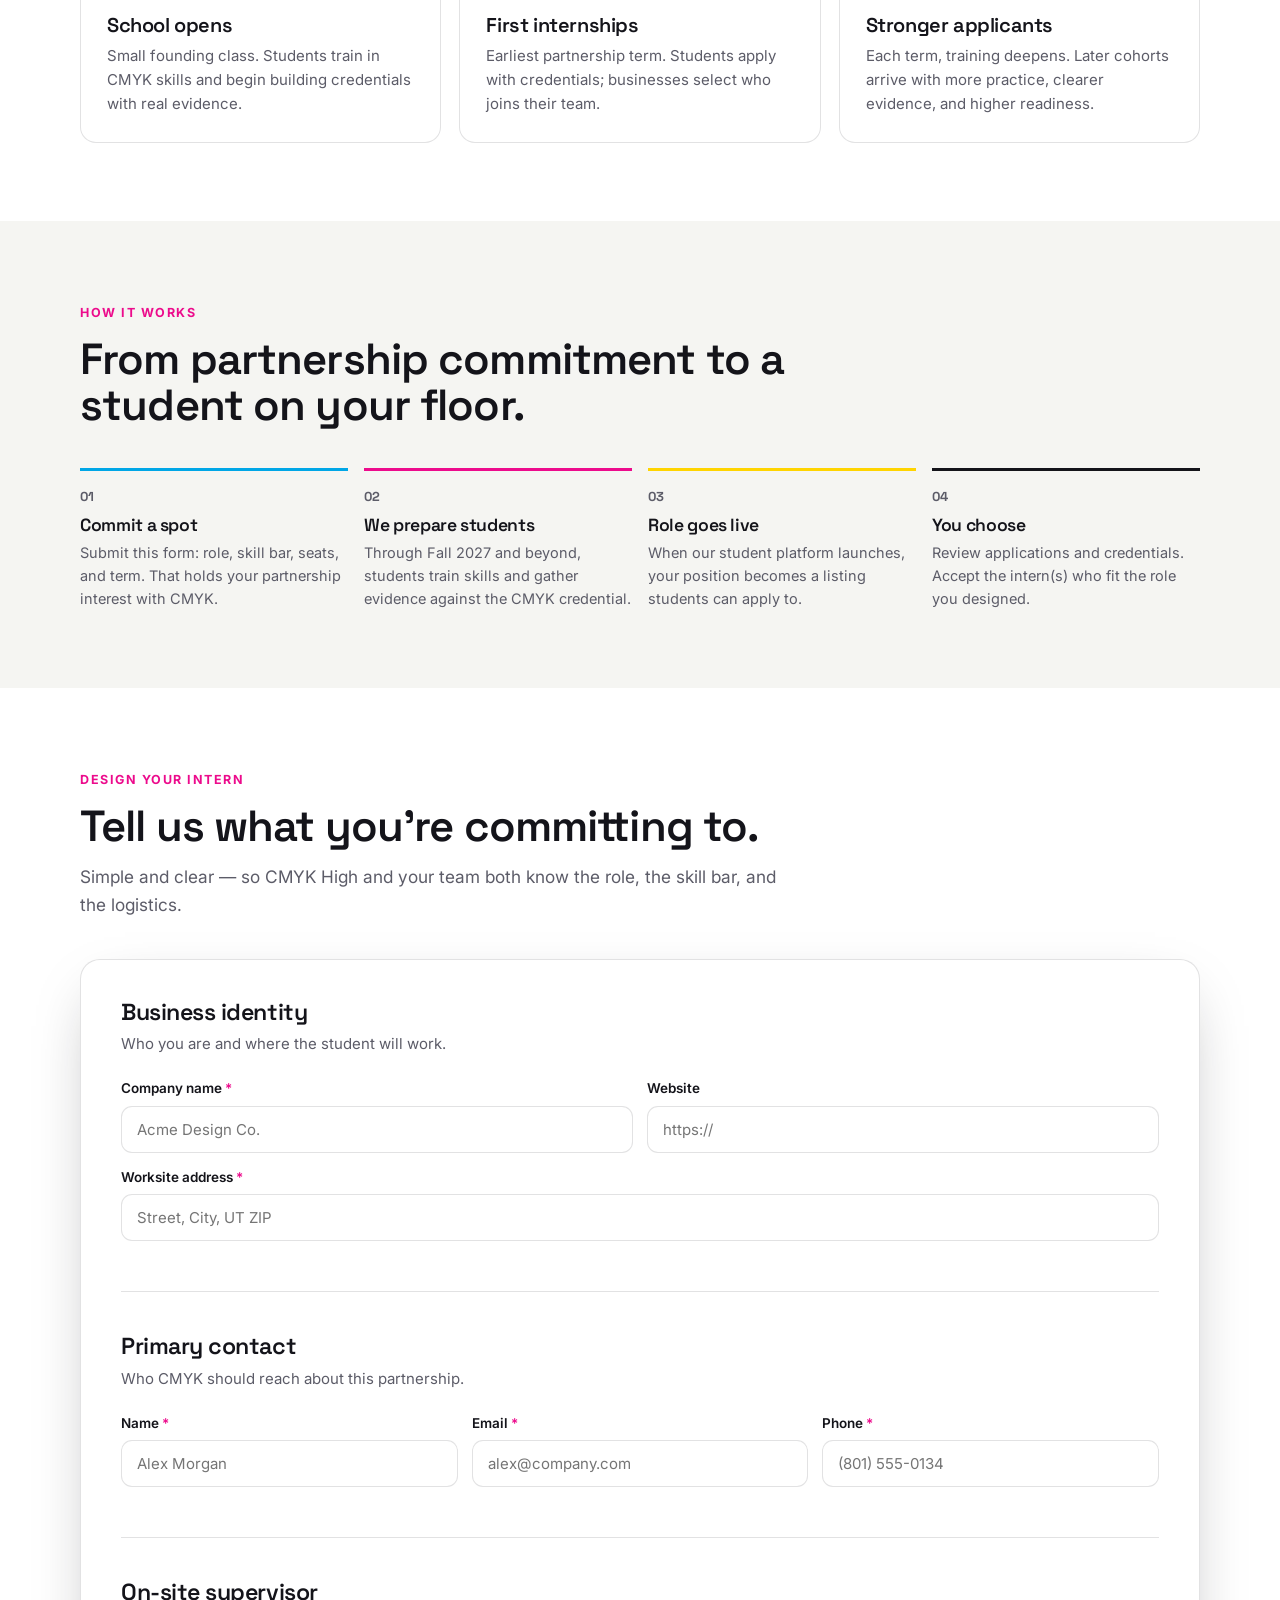
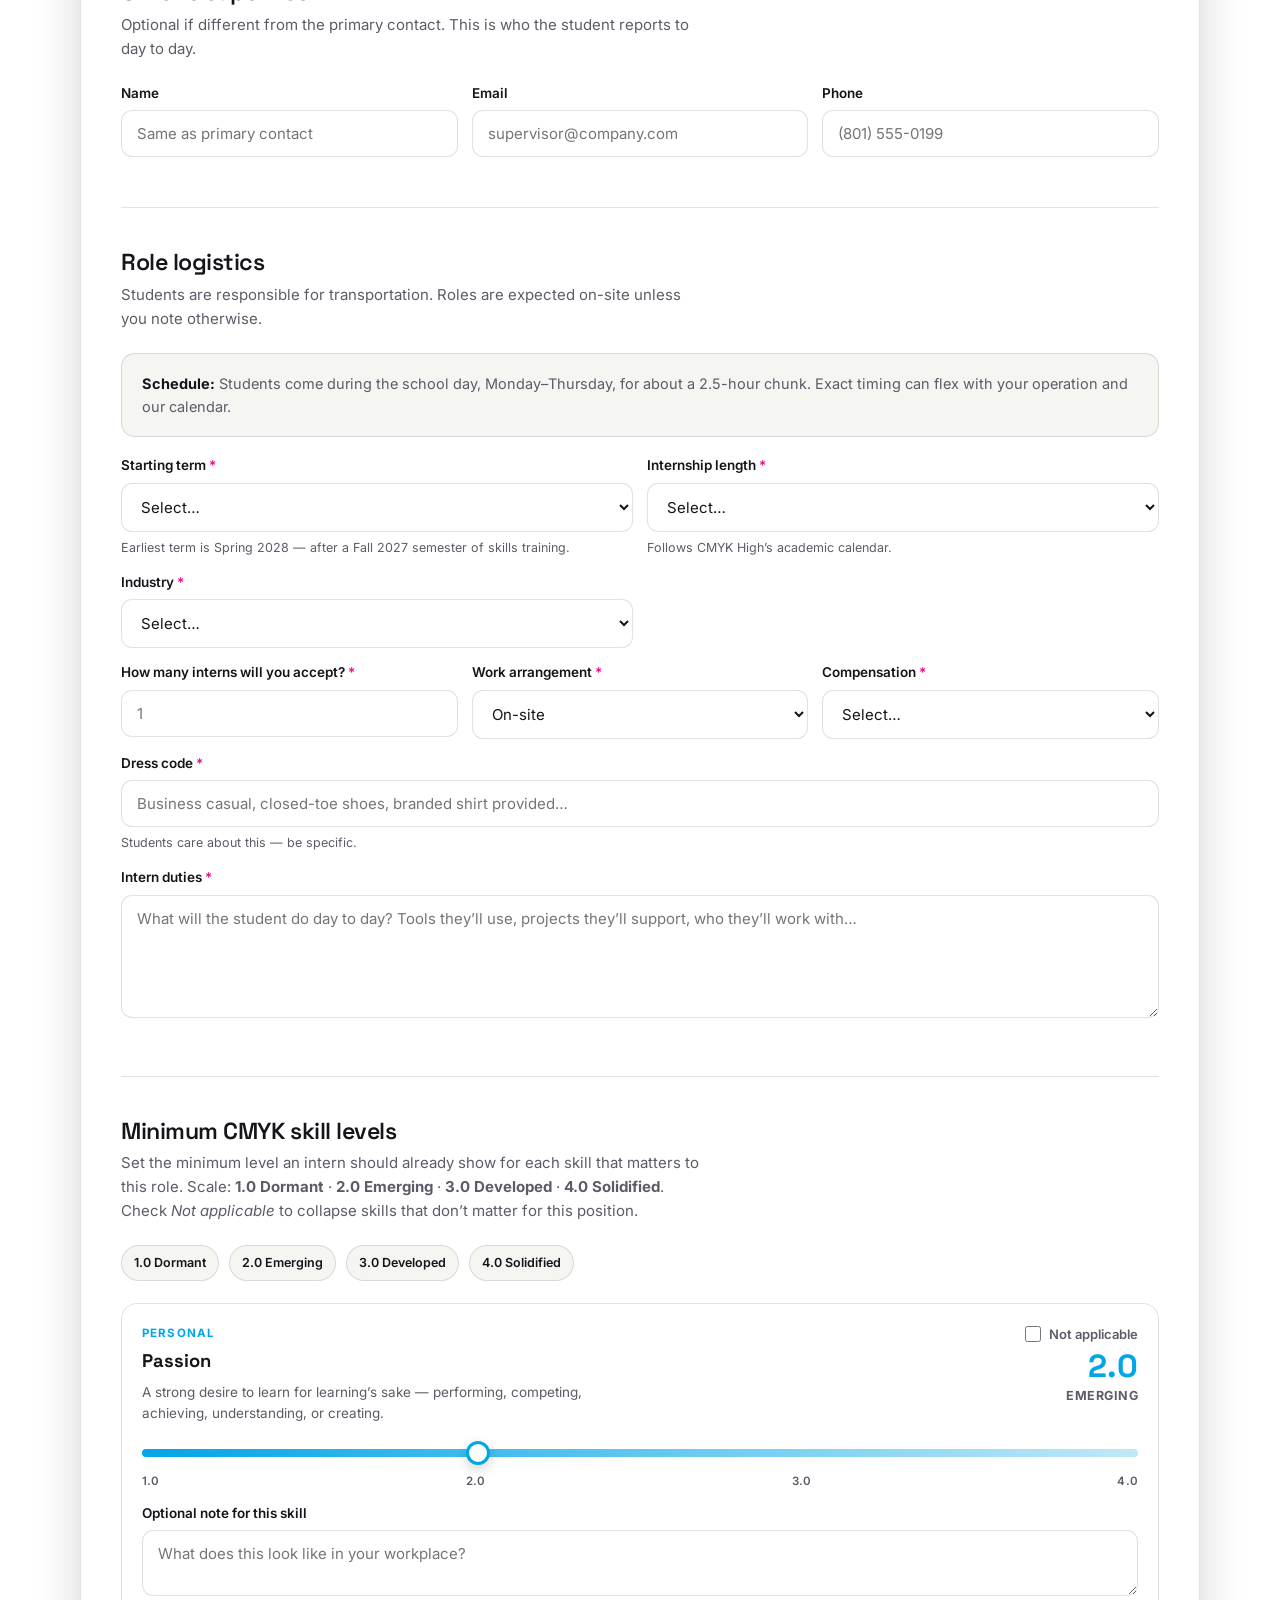
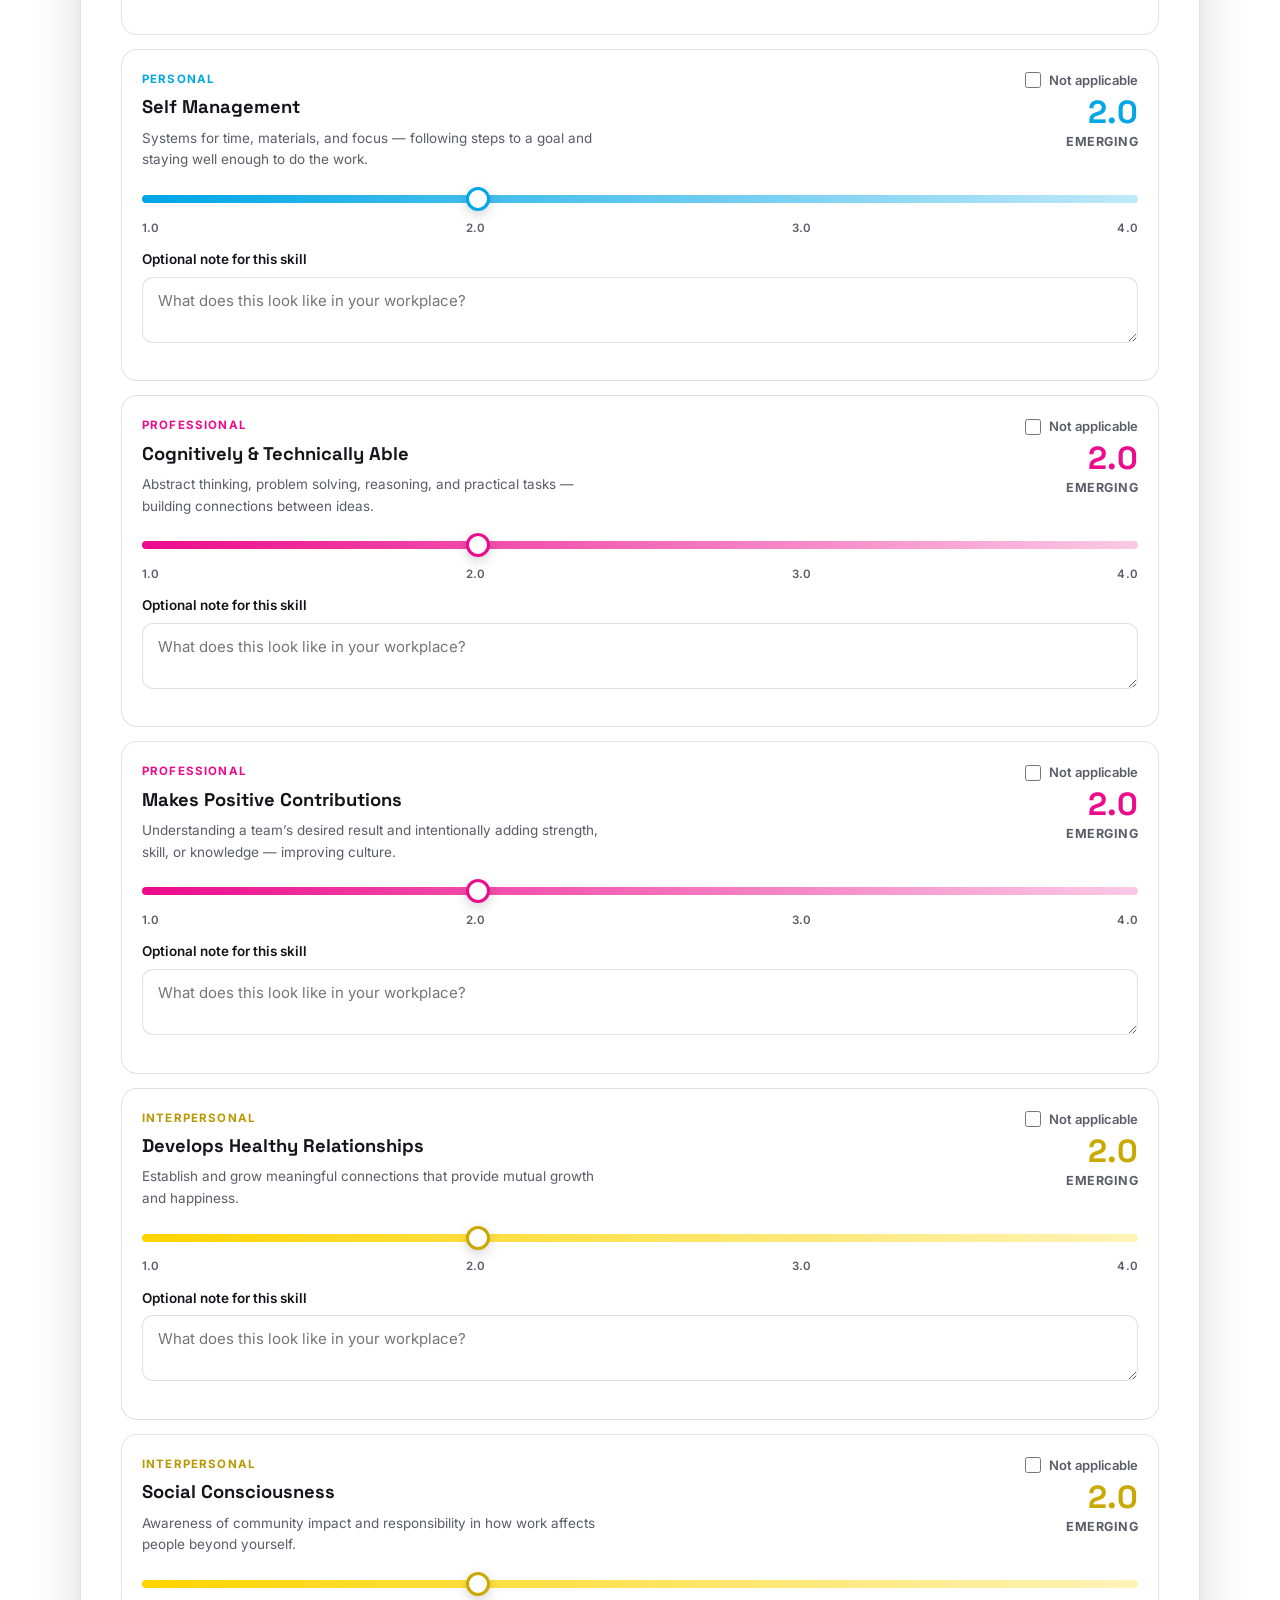
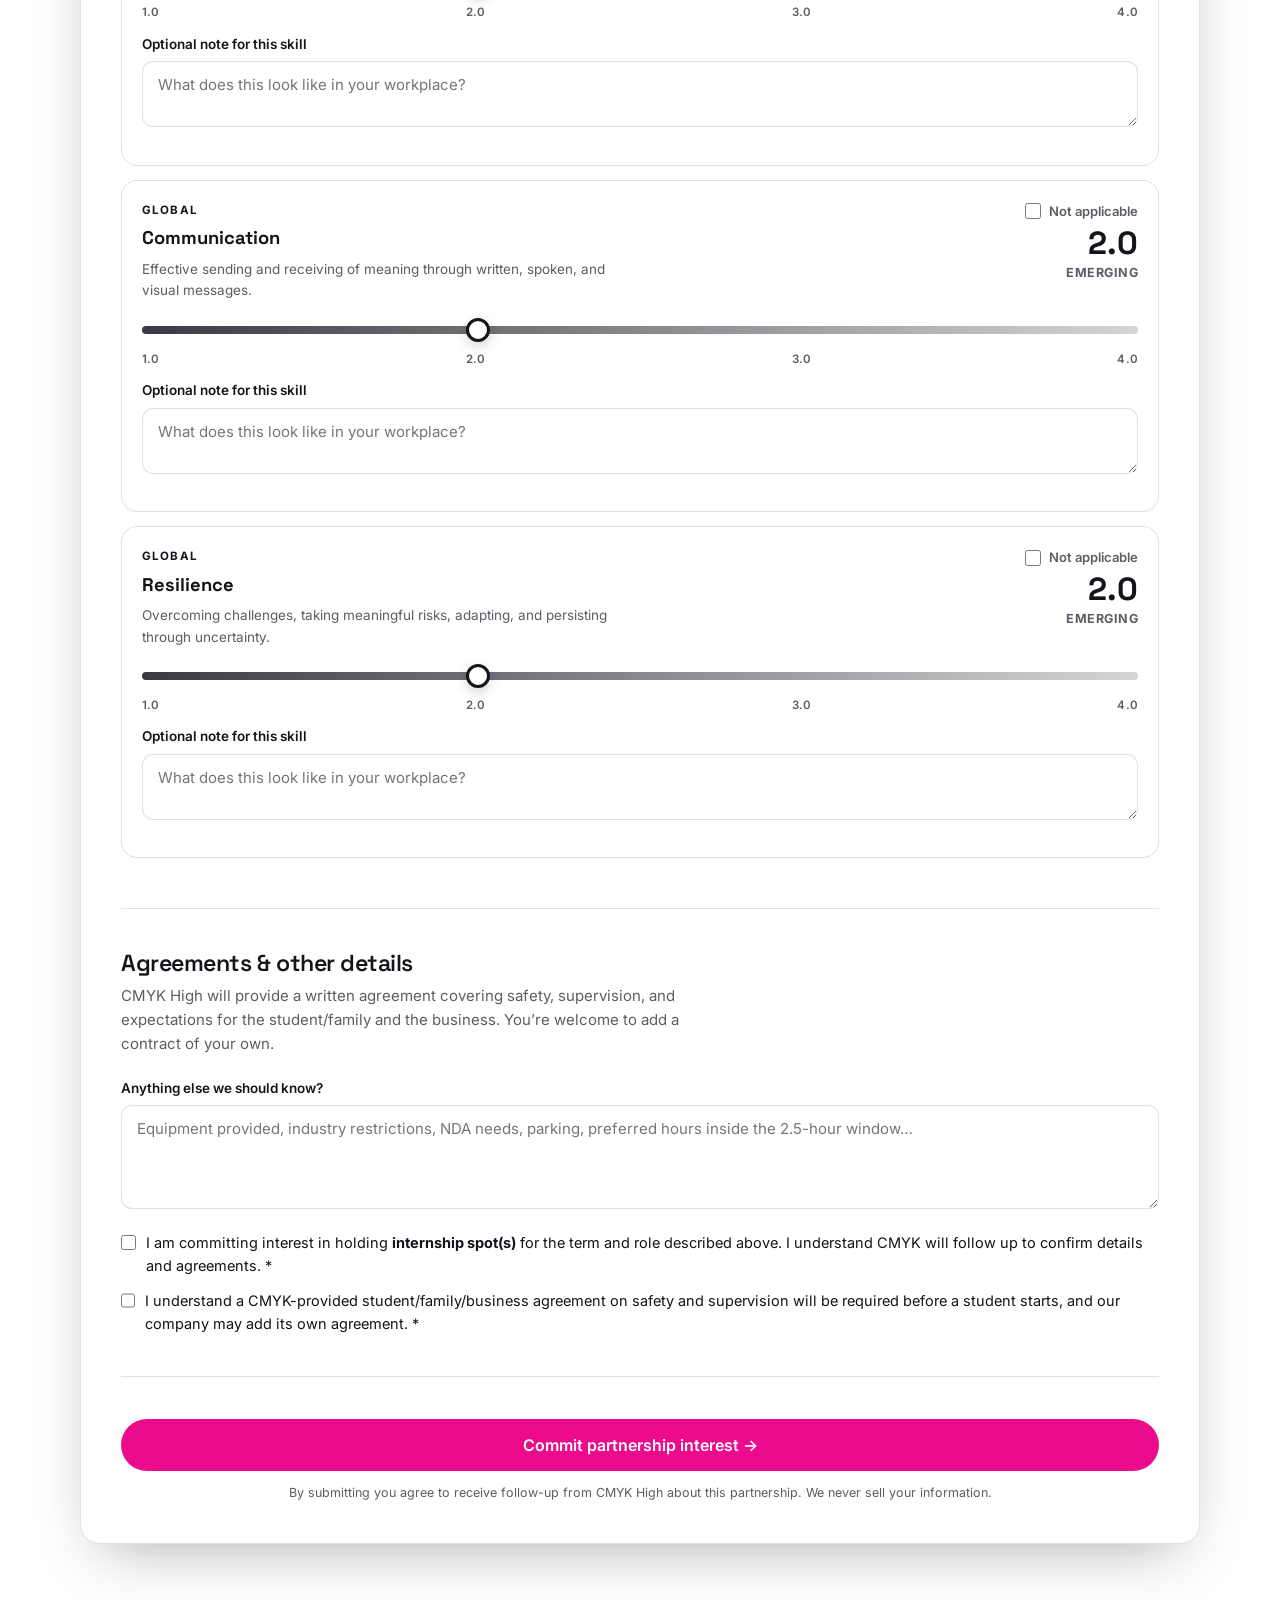
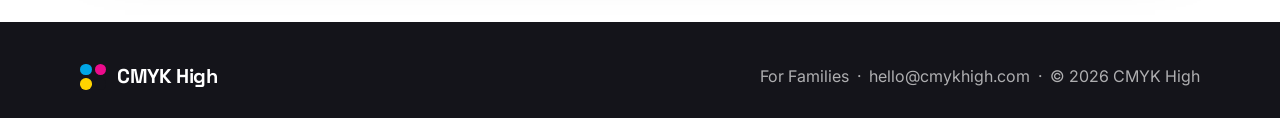
==== commit 8d4ed393: "Collapse N/A skill cards on the business form When Not applicable is checked, minimize the skill car" ====
--- a/business.html
+++ b/business.html
@@ -182,10 +182,27 @@
   .skill {
     border: 1px solid var(--line); border-radius: 16px; padding: 20px 20px 16px;
     margin-bottom: 14px; background: #fff;
-    transition: opacity .25s ease, background .25s ease, border-color .25s ease;
-  }
-  .skill.na { opacity: .42; background: var(--paper-2); }
-  .skill.na .slider-wrap { pointer-events: none; }
+    transition: padding .25s ease, margin .25s ease, background .25s ease, border-color .25s ease, opacity .25s ease;
+  }
+  .skill.na {
+    padding: 12px 16px;
+    margin-bottom: 10px;
+    background: var(--paper-2);
+    opacity: .85;
+  }
+  .skill.na .skill-meta p,
+  .skill.na .skill-value,
+  .skill.na .slider-wrap,
+  .skill.na .skill-note {
+    display: none;
+  }
+  .skill.na .skill-top {
+    align-items: center;
+    margin-bottom: 0;
+  }
+  .skill.na .skill-meta h4 {
+    font-size: 1rem;
+  }
   .skill-top { display: flex; justify-content: space-between; gap: 16px; align-items: flex-start; margin-bottom: 8px; }
   .skill-meta .family {
     font-size: 11.5px; font-weight: 700; letter-spacing: .1em; text-transform: uppercase; margin-bottom: 4px;
@@ -555,7 +572,7 @@
 
         <div class="form-block">
           <h3>Minimum CMYK skill levels</h3>
-          <p class="hint">Set the minimum level an intern should already show for each skill that matters to this role. Scale: <strong>1.0 Dormant</strong> · <strong>2.0 Emerging</strong> · <strong>3.0 Developed</strong> · <strong>4.0 Solidified</strong>. Check <em>Not applicable</em> to dim skills that don’t matter for this position.</p>
+          <p class="hint">Set the minimum level an intern should already show for each skill that matters to this role. Scale: <strong>1.0 Dormant</strong> · <strong>2.0 Emerging</strong> · <strong>3.0 Developed</strong> · <strong>4.0 Solidified</strong>. Check <em>Not applicable</em> to collapse skills that don’t matter for this position.</p>
           <div class="scale-legend">
             <span>1.0 Dormant</span>
             <span>2.0 Emerging</span>
@@ -740,8 +757,11 @@
         var id = box.getAttribute('data-na');
         var card = root.querySelector('[data-skill="' + id + '"]');
         var slider = root.querySelector('[data-slider="' + id + '"]');
+        var note = root.querySelector('[data-note="' + id + '"]');
         card.classList.toggle('na', box.checked);
         slider.disabled = box.checked;
+        if (box.checked && note) note.value = '';
+        box.setAttribute('aria-expanded', box.checked ? 'false' : 'true');
       });
     });
   }
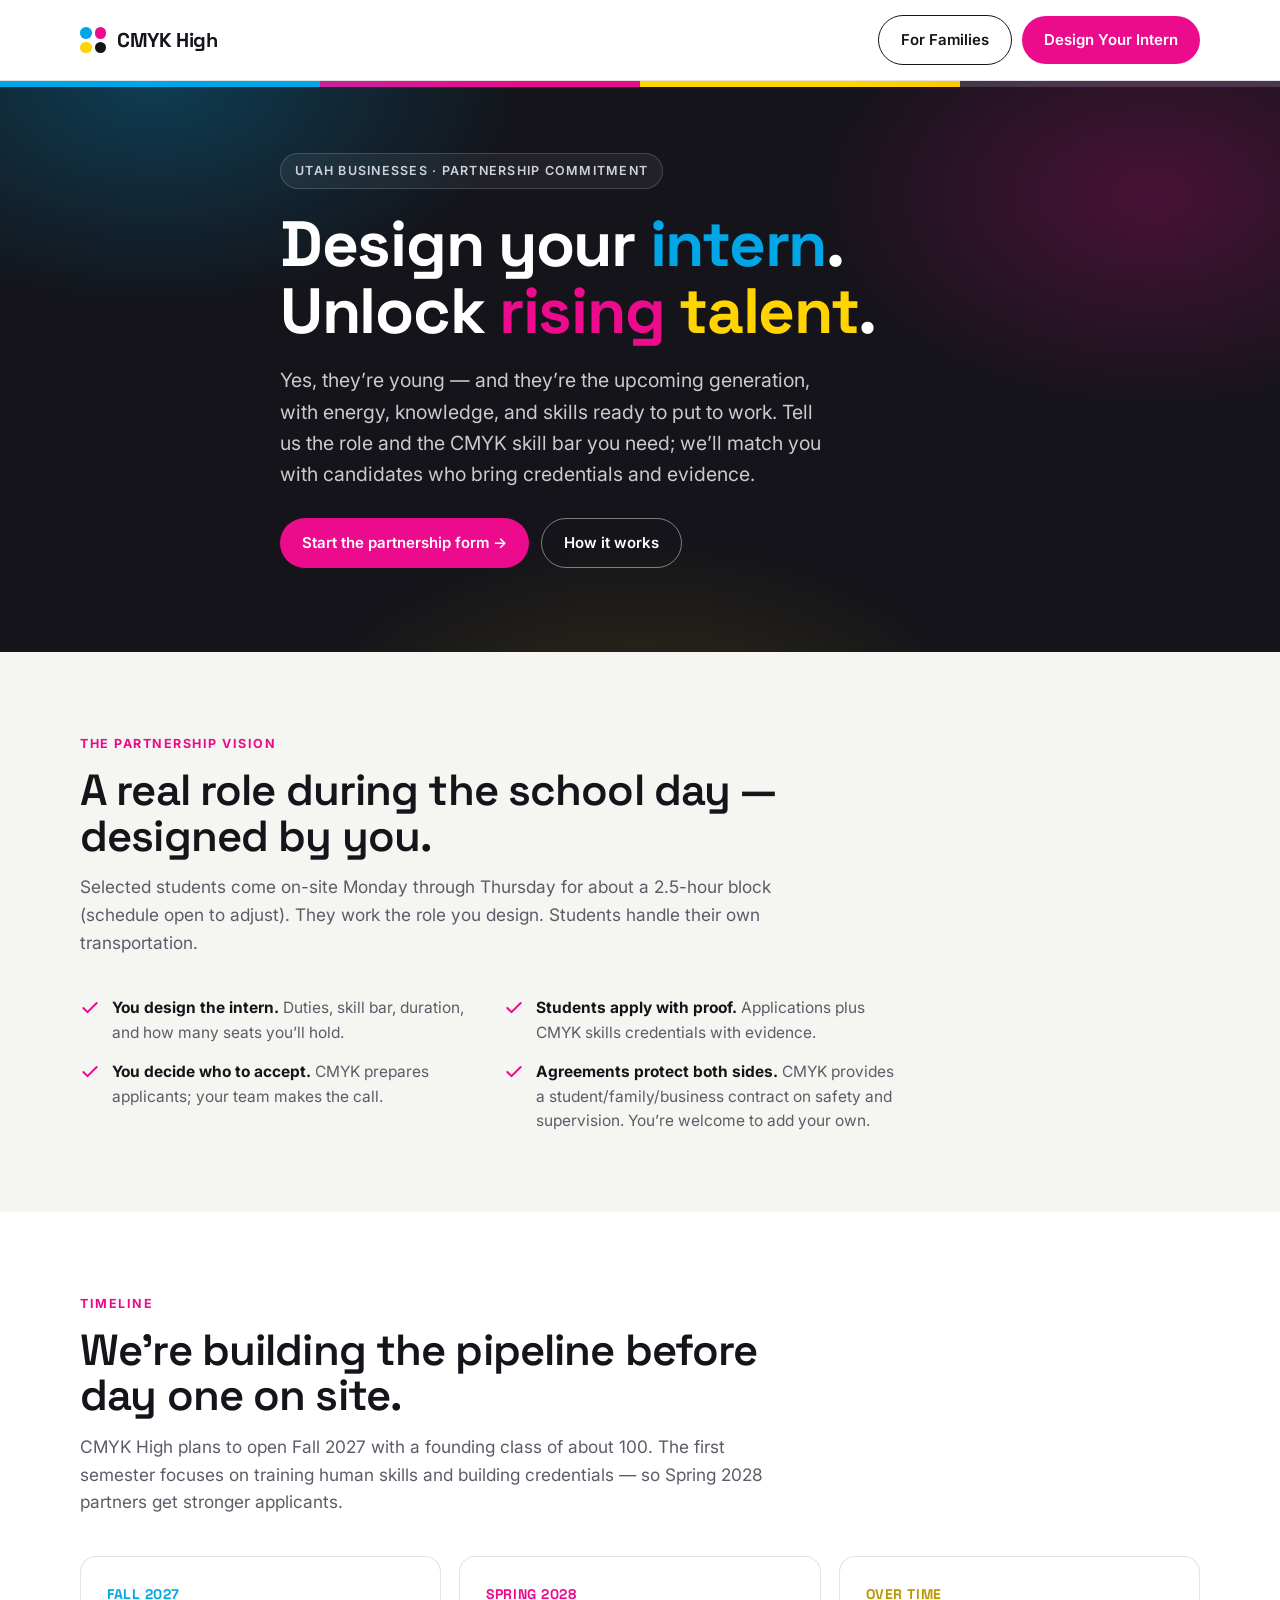
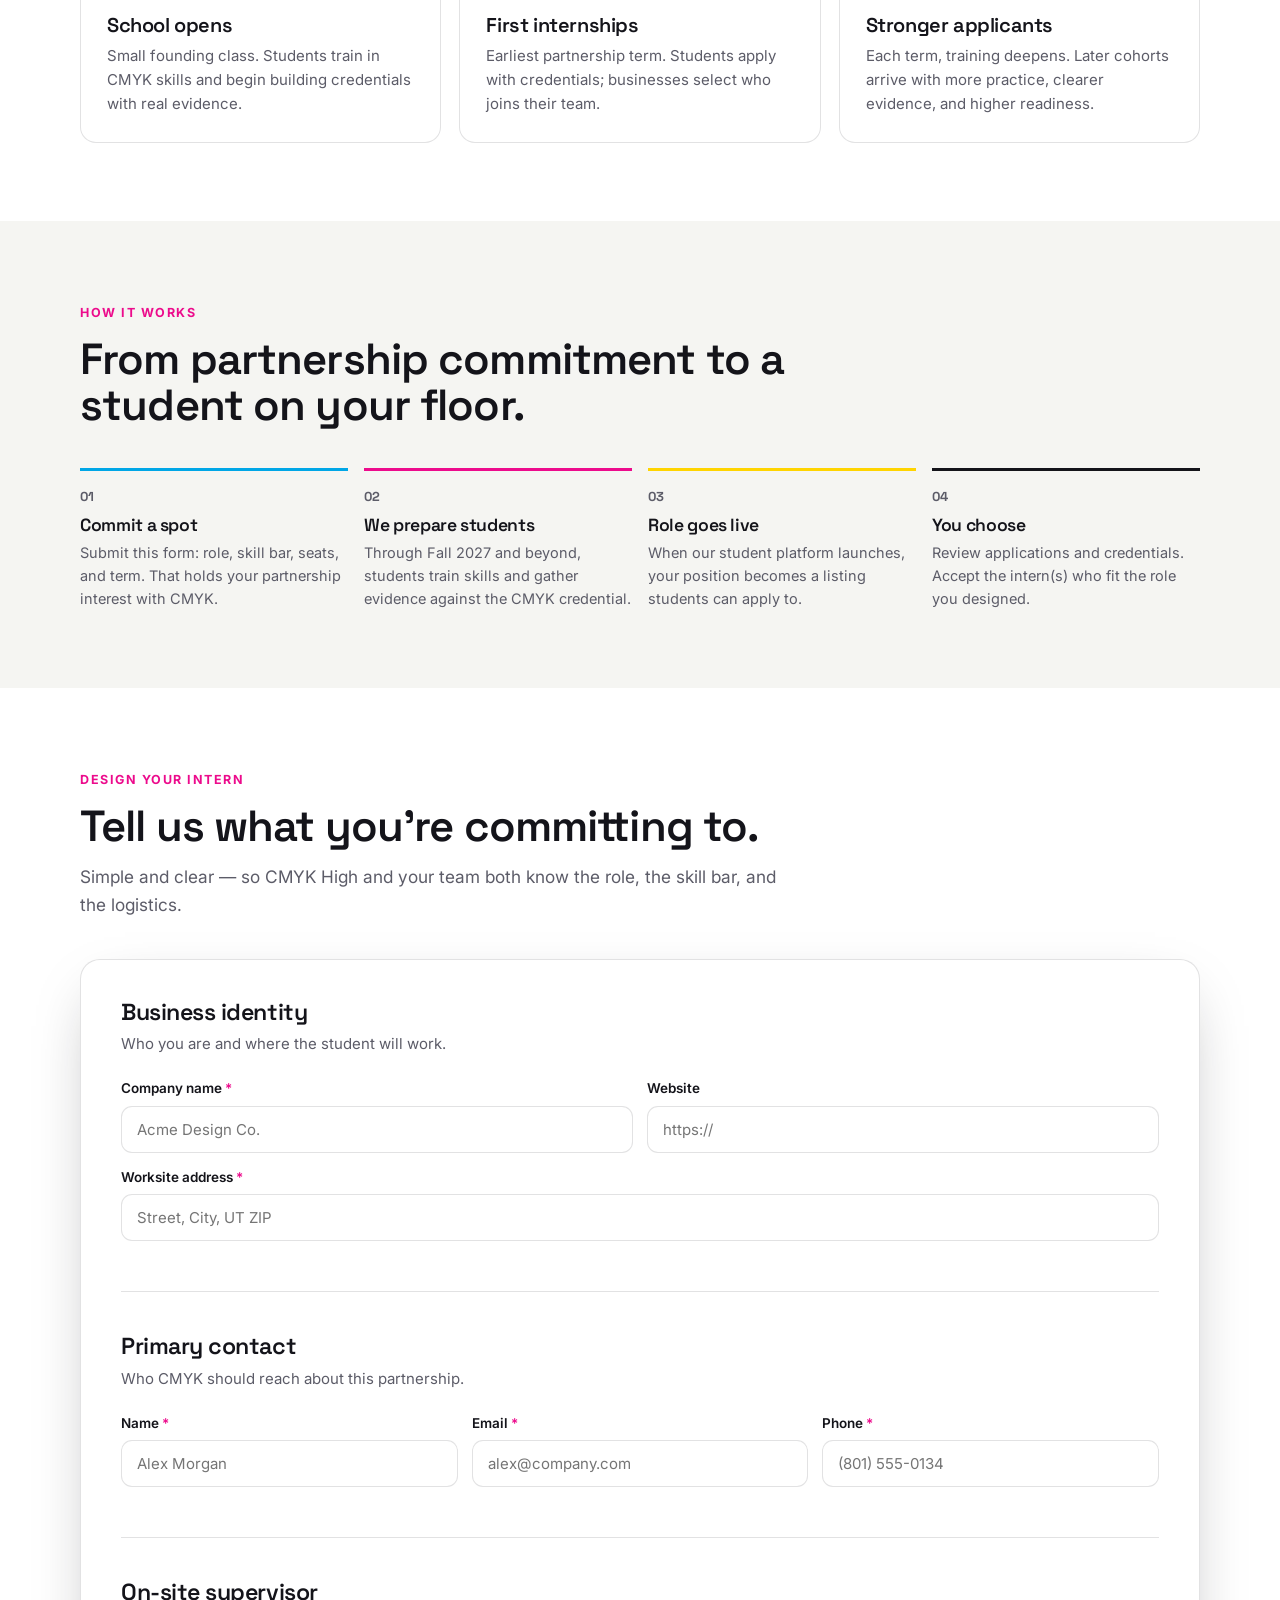
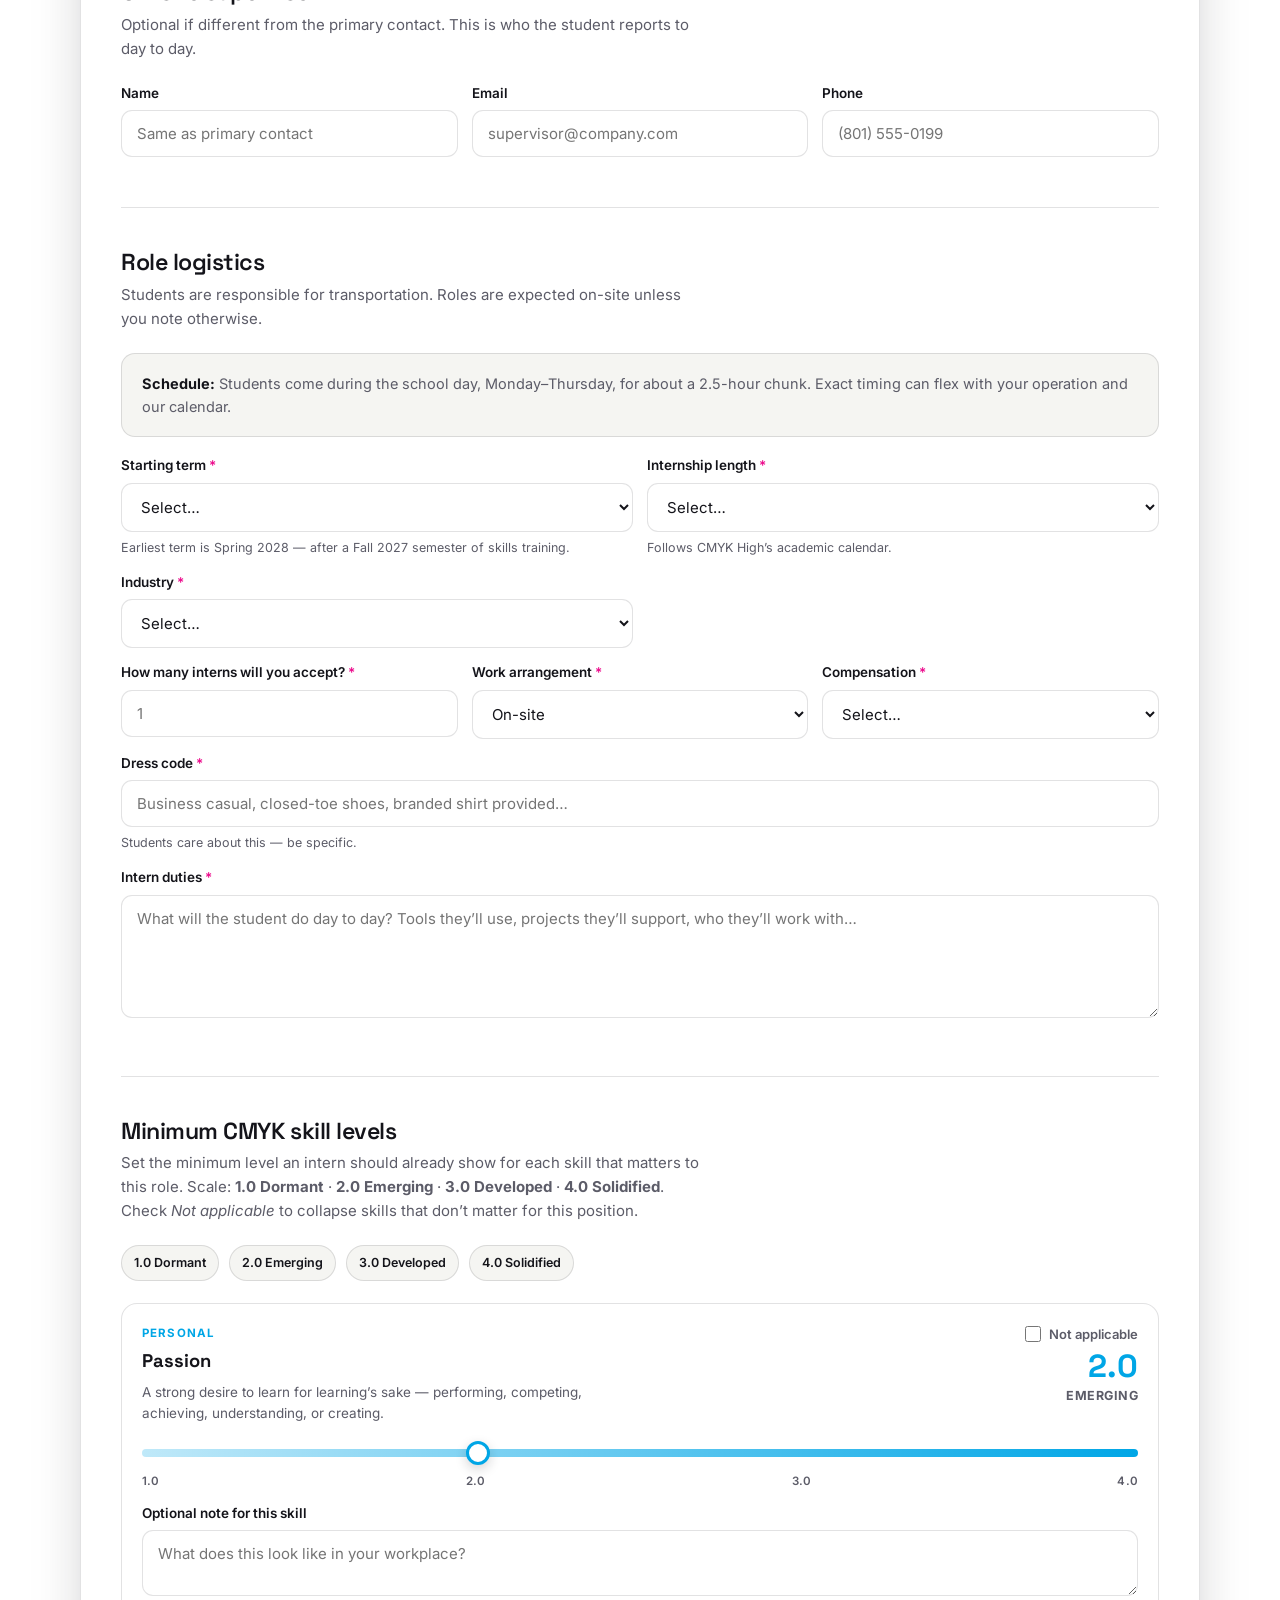
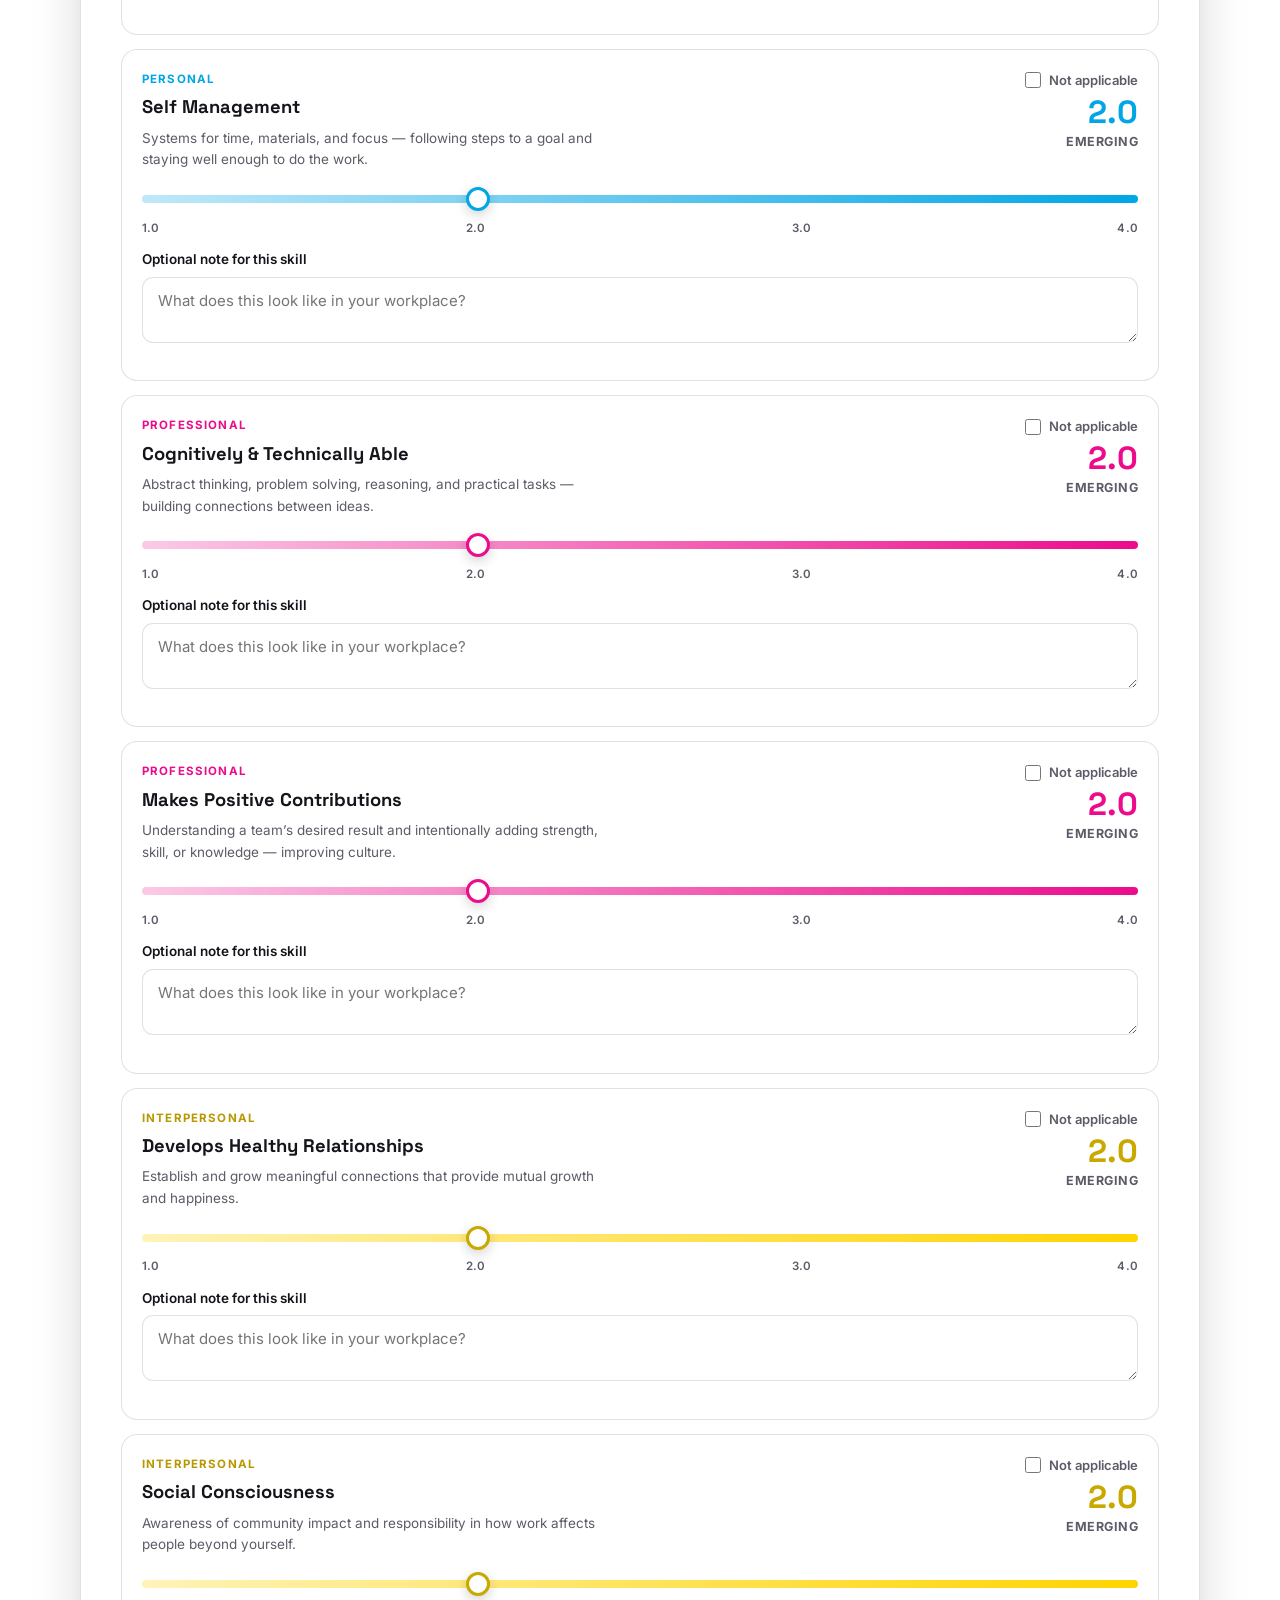
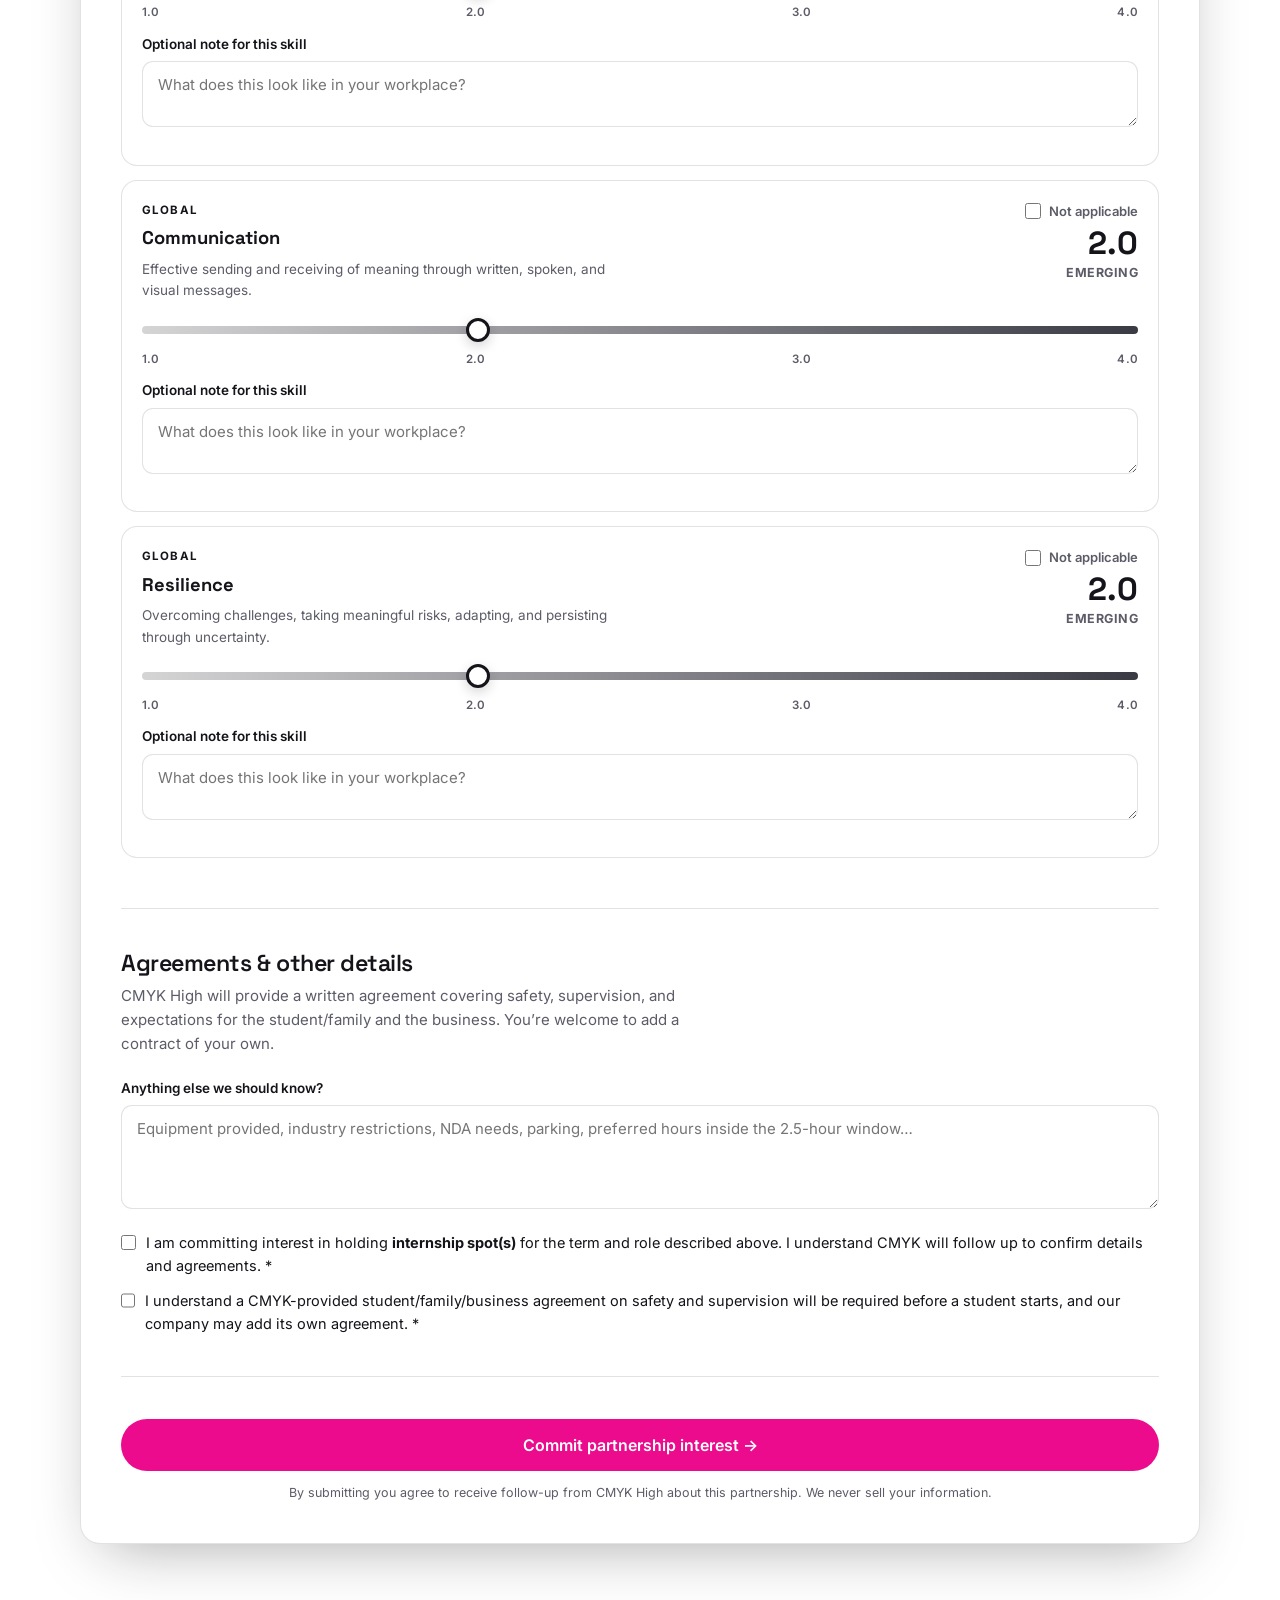
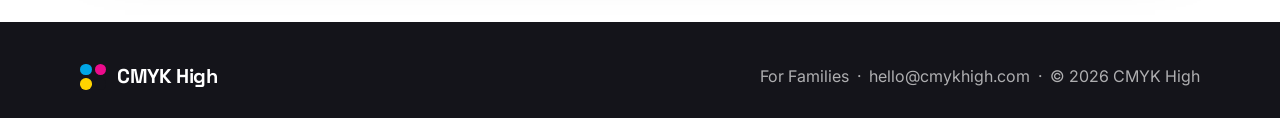
==== commit 7a7c688b: "Flip skill slider gradients toward the 4.0 end Co-authored-by: Holly <CMYK-education@users.noreply.g" ====
--- a/business.html
+++ b/business.html
@@ -240,16 +240,16 @@
     outline: none; cursor: pointer;
   }
   .skill.c .slider-wrap input[type="range"] {
-    background: linear-gradient(90deg, var(--cyan), rgba(0,166,230,.25));
+    background: linear-gradient(90deg, rgba(0,166,230,.25), var(--cyan));
   }
   .skill.m .slider-wrap input[type="range"] {
-    background: linear-gradient(90deg, var(--magenta), rgba(236,11,140,.22));
+    background: linear-gradient(90deg, rgba(236,11,140,.22), var(--magenta));
   }
   .skill.y .slider-wrap input[type="range"] {
-    background: linear-gradient(90deg, var(--yellow), rgba(255,212,0,.28));
+    background: linear-gradient(90deg, rgba(255,212,0,.28), var(--yellow));
   }
   .skill.k .slider-wrap input[type="range"] {
-    background: linear-gradient(90deg, #3a3a44, rgba(20,20,26,.18));
+    background: linear-gradient(90deg, rgba(20,20,26,.18), #3a3a44);
   }
   .slider-wrap input[type="range"]::-webkit-slider-thumb {
     -webkit-appearance: none; appearance: none; width: 24px; height: 24px; border-radius: 50%;
